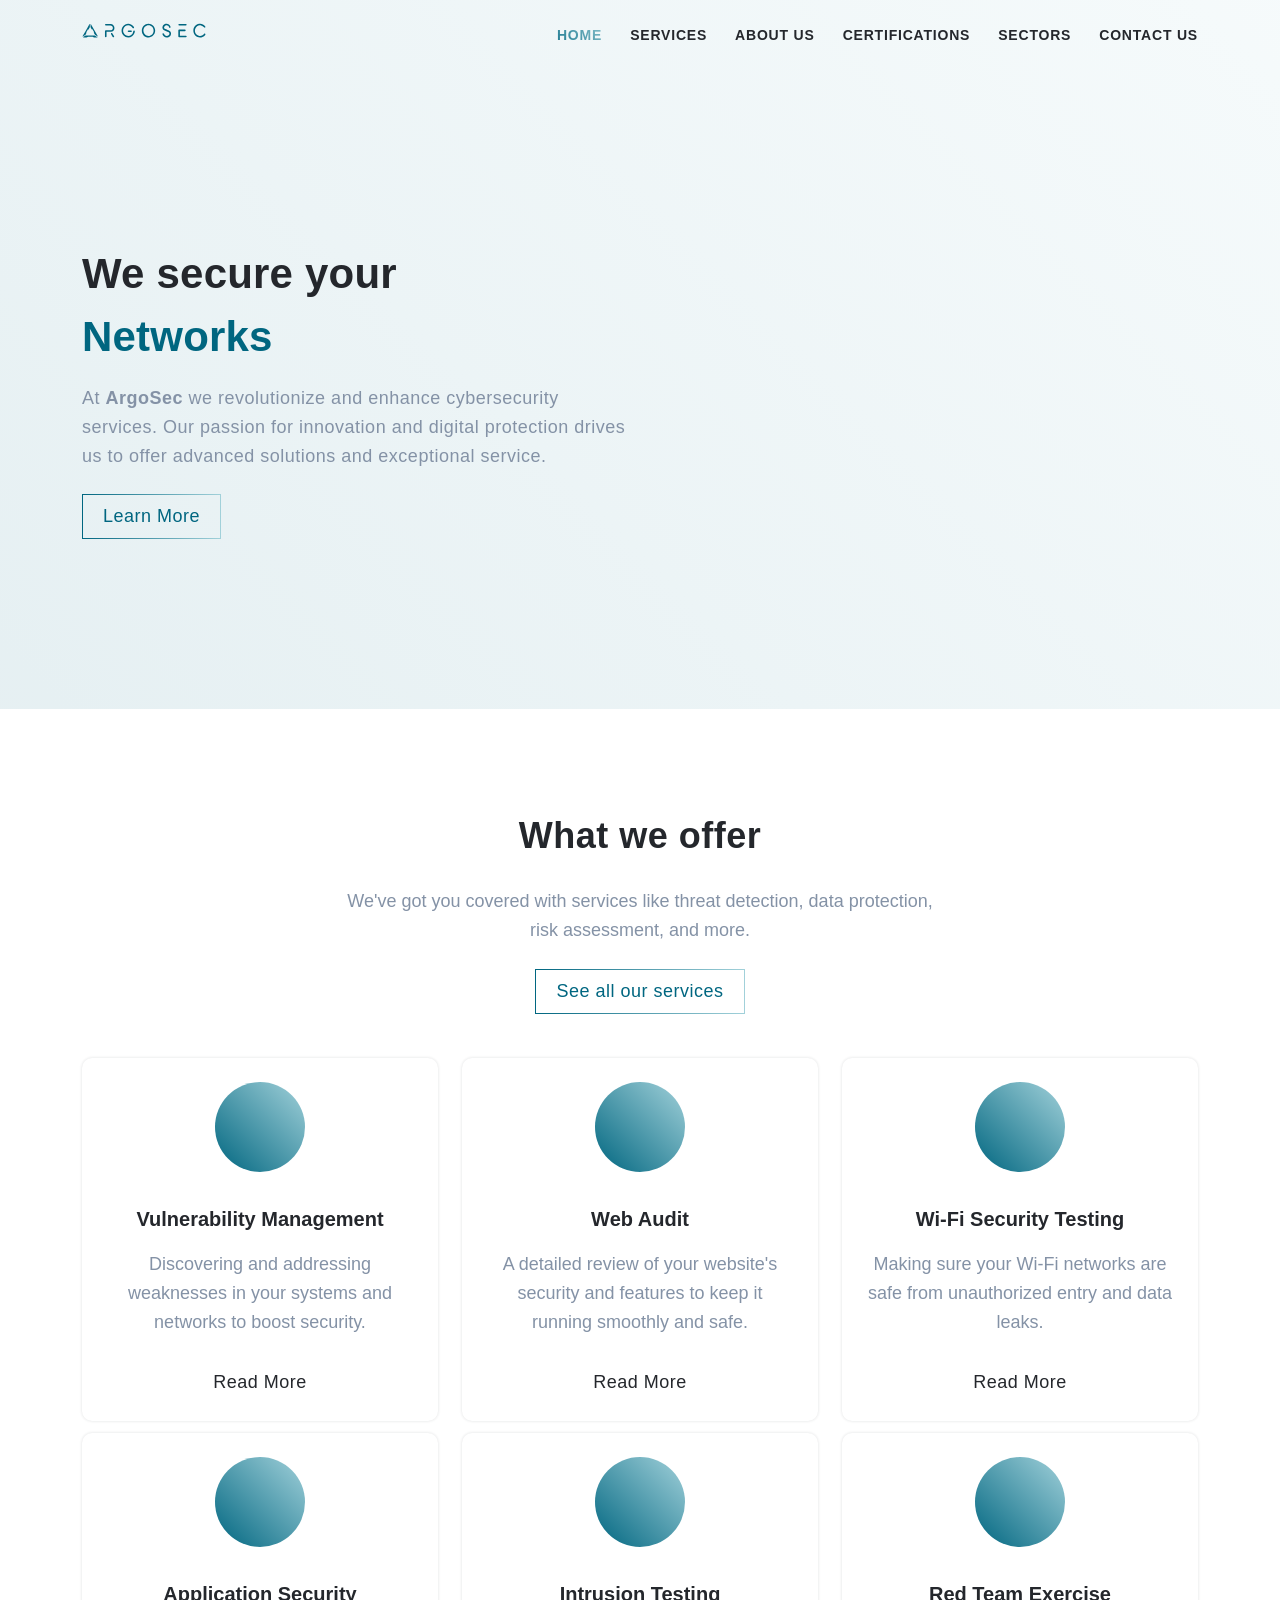
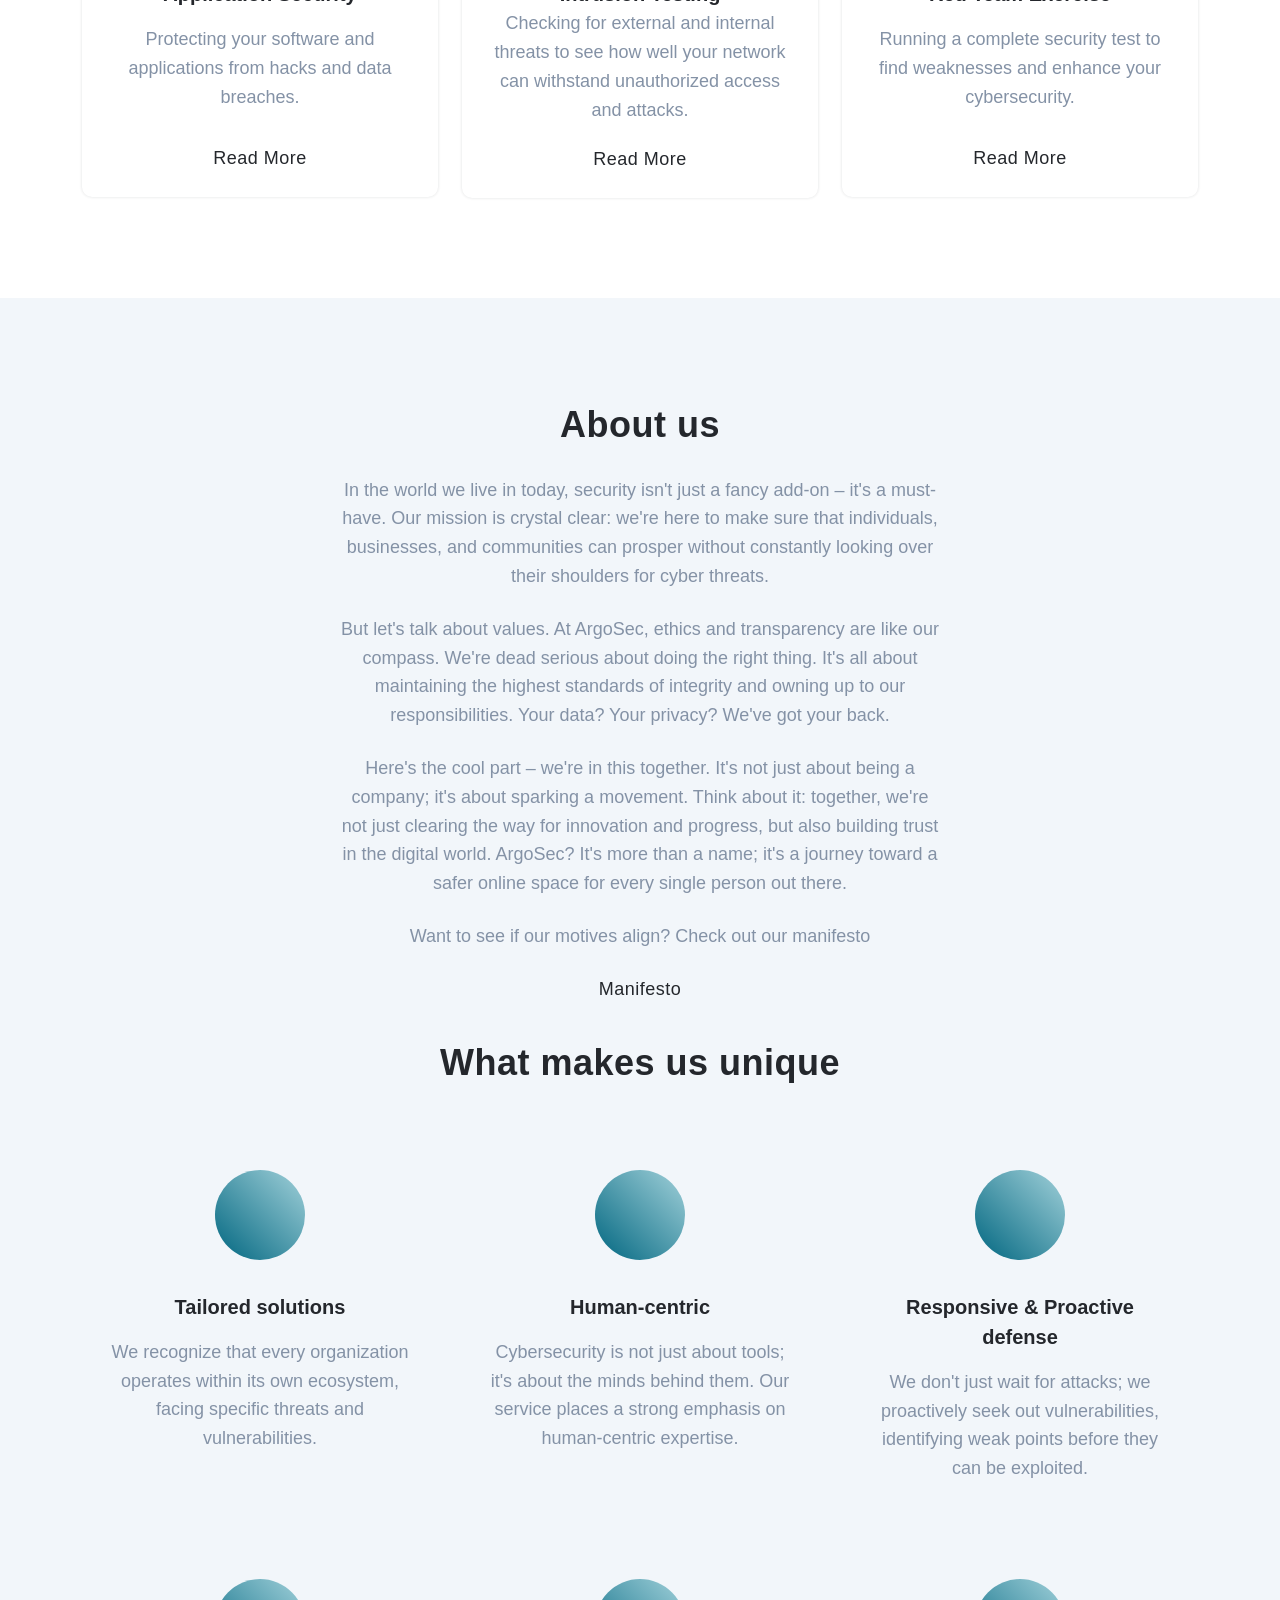
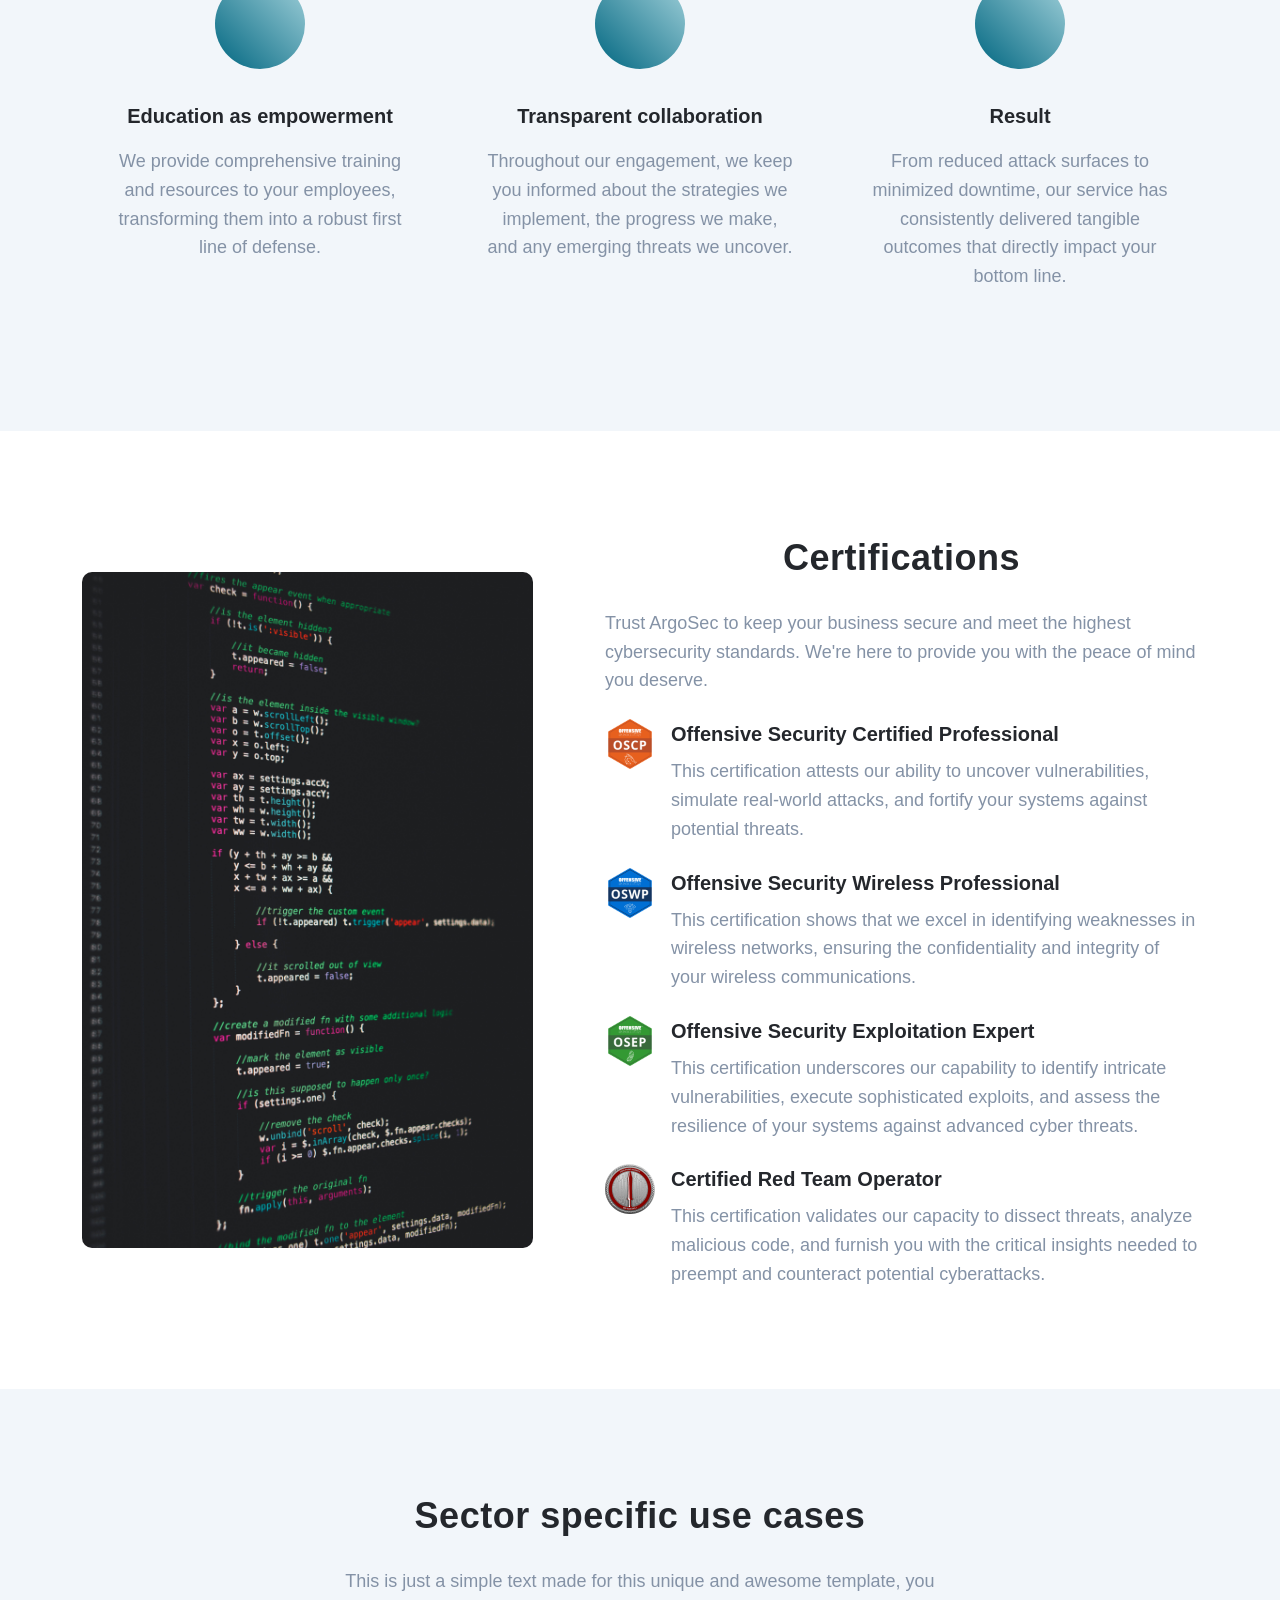
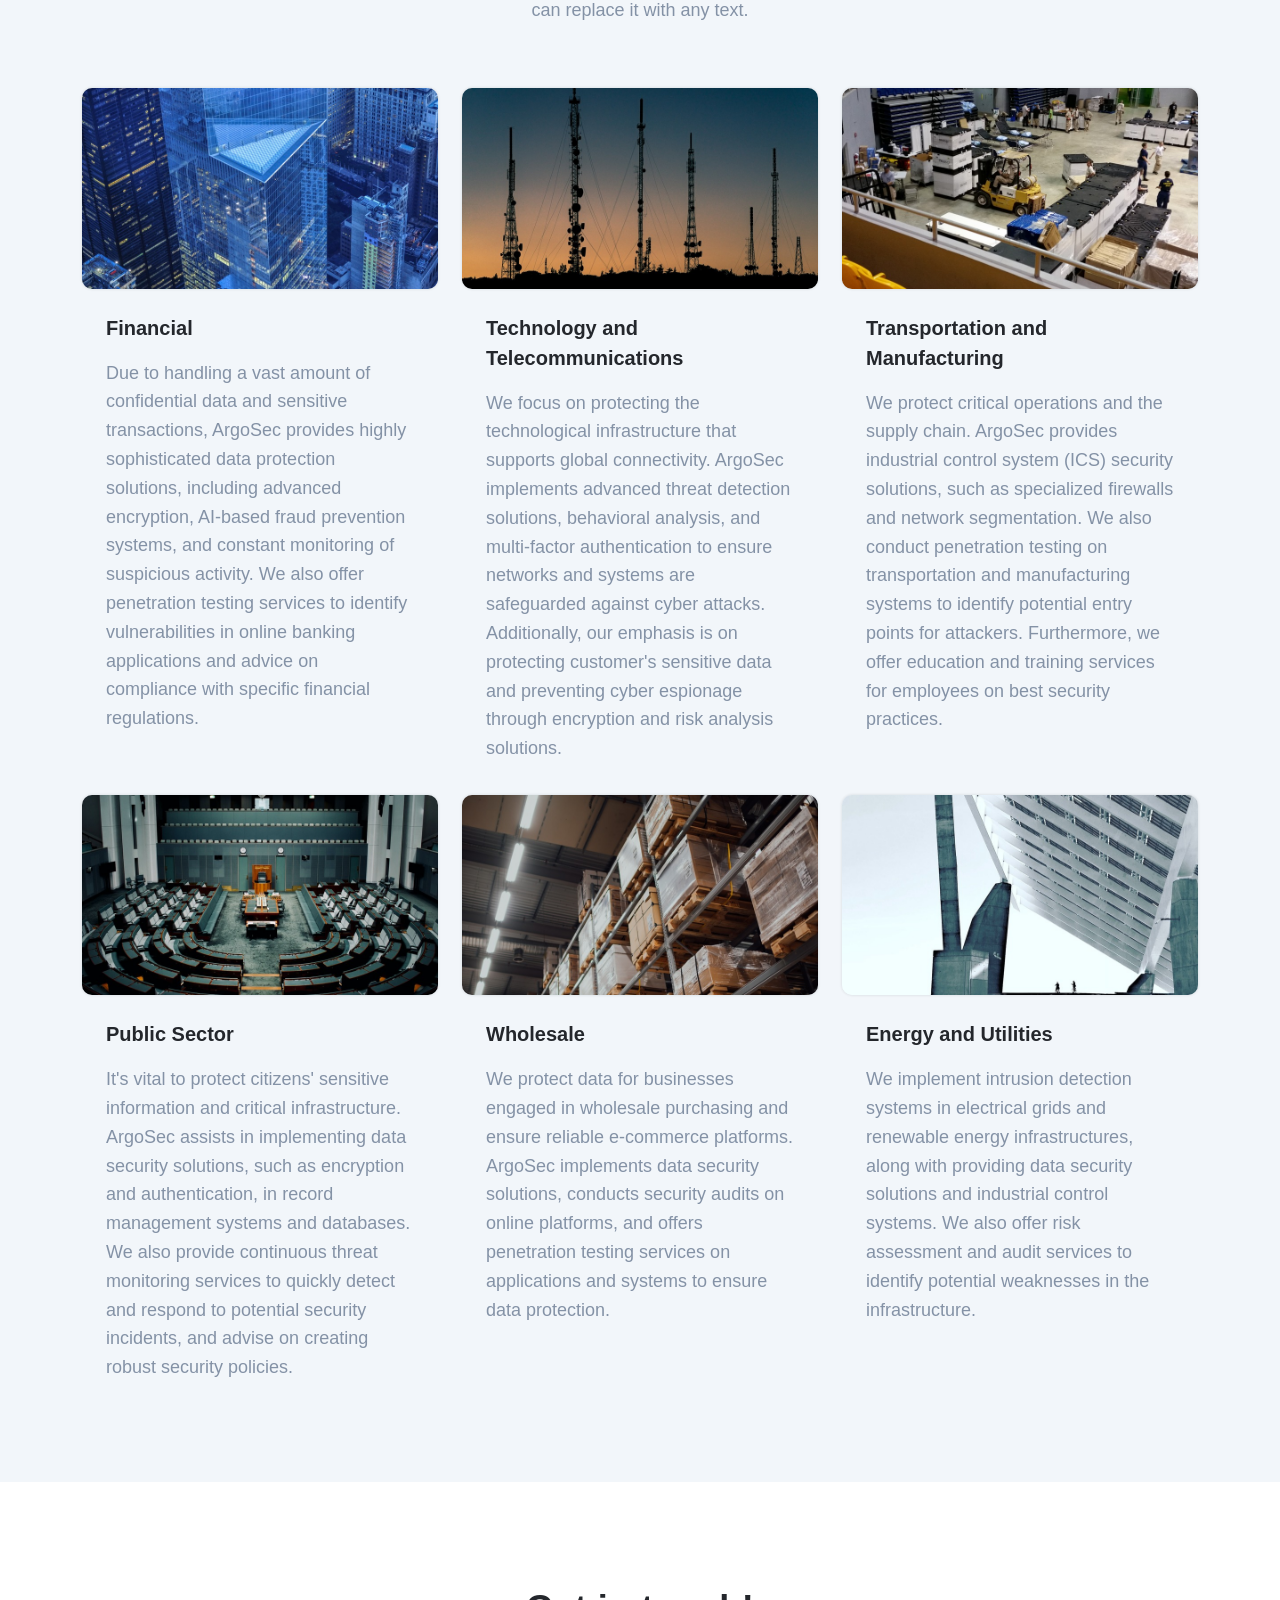
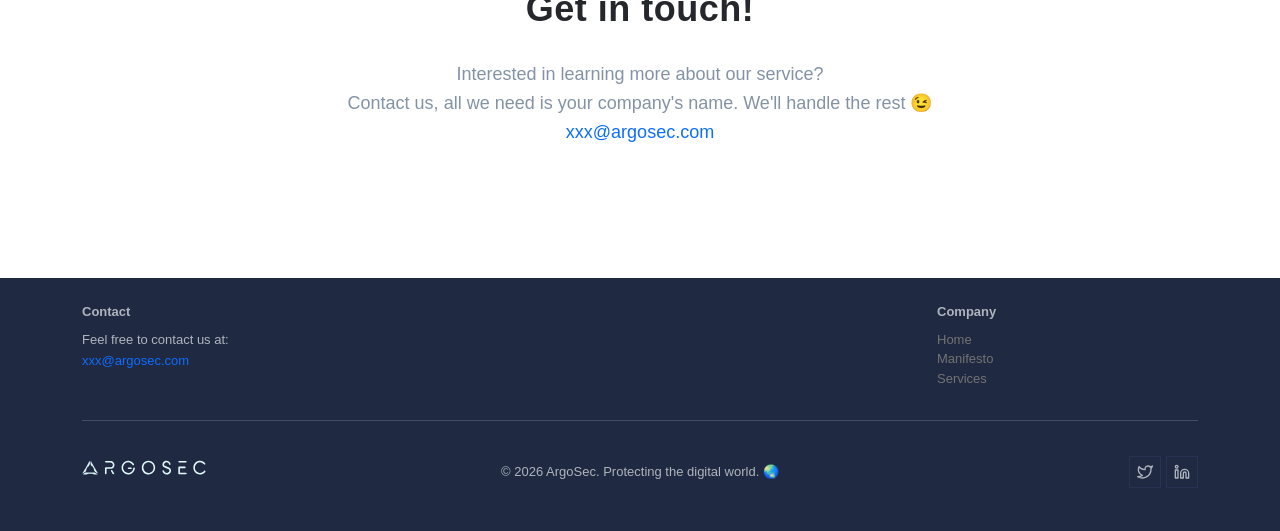
==== index.html @ f5537914 "deleted all non-static content and changed contact us form to just an email" ====
<!doctype html>
<html lang="en">
	<head>
		<meta charset="UTF-8">
        <meta name="viewport" content="width=device-width, initial-scale=1.0">
        <!-- Meta -->
	    <title>ArgoSec | Expert Cybersecurity Solutions</title>
        <meta name="description" content="ArgoSec offers top-tier cybersecurity solutions to protect your digital assets. Specializing in threat detection, data encryption, and network security.">
        <meta name="keywords" content="cybersecurity, digital security, threat detection, data encryption, network protection">
	    <meta name="author" content="ArgoSec">
        <!-- Social meta -->
        <meta property="og:title" content="ArgoSec | Expert Cybersecurity Solutions">
        <meta property="og:description" content="Top-tier cybersecurity solutions to safeguard your digital assets.">
        <!--<meta property="og:image" content="url">-->
        <meta property="og:url" content="https://www.argosec.net">
        <meta name="twitter:card" content="summary">
        <meta name="twitter:site" content="@ArgoSec">
        <meta name="twitter:title" content="ArgoSec | Expert Cybersecurity Solutions">
        <meta name="twitter:description" content="Top-tier cybersecurity solutions to safeguard your digital assets.">
        <!--<meta name="twitter:image" content="url">-->

        <!-- favicon -->
        <link href="images/argosec.ico" rel="shortcut icon">
		<!-- Bootstrap core CSS -->
	    <link href="css/bootstrap.min.css" type="text/css" rel="stylesheet" />
	    <link href="css/tobii.min.css" type="text/css" rel="stylesheet" />
        <link href="css/materialdesignicons.min.css" rel="stylesheet" type="text/css" />
        <link href="https://unicons.iconscout.com/release/v4.0.0/css/line.css" rel="stylesheet">
	    <!-- Custom  Css -->
	    <link href="css/style.min.css" rel="stylesheet" type="text/css" id="theme-opt" />
	</head>

	<body>
        <!-- START NAVBAR -->
        <nav id="navbar" class="navbar navbar-expand-lg fixed-top sticky">
            <div class="container">
                <a class="navbar-brand" href="">
                    <img height="70px" src="images/argosec-dark.svg" alt="ArgoSec Logo Dark">
                </a>
                <button class="navbar-toggler" type="button" data-bs-toggle="collapse"
                    data-bs-target="#navbarSupportedContent" aria-controls="navbarSupportedContent" aria-expanded="false" aria-label="Toggle navigation">
                    <i data-feather="menu"></i>
                </button>

                <div class="collapse navbar-collapse" id="navbarSupportedContent">
                    <ul class="navbar-nav ms-auto mb-2 mb-lg-0" id="navbar-navlist">
                        <li class="nav-item">
                            <a class="nav-link" href="#home">Home</a>
                        </li>
                        <li class="nav-item">
                            <a class="nav-link" href="menu/services.html">Services</a>
                        </li>
                        <li class="nav-item">
                            <a class="nav-link" href="#about">About Us</a>
                        </li>
                        <li class="nav-item">
                            <a class="nav-link" href="#certification">Certifications</a>
                        </li>
                        <li class="nav-item">
                            <a class="nav-link" href="#sector">Sectors</a>
                        </li>
                        <li class="nav-item">
                            <a class="nav-link" href="#contact">Contact Us</a>
                        </li>
                    </ul>
                </div>
                <!--end collapse-->
            </div>
            <!--end container-->
        </nav>
        <!-- END NAVBAR -->

        <!-- Start Hero -->
        <section class="bg-half-170 d-table w-100" id="home">
            <div class="bg-overlay bg-gradient-primary opacity-1"></div>
            <div class="container">
                <div class="row align-items-center mt-5">
                    <div class="col-lg-6 col-md-7">
                        <div class="title-heading mt-4">
                            <h1 class="heading mb-3">We secure your <br> <span class="text-primary typewrite" data-period="2000" data-type='[ "Networks", "Data", "Applications", "Software", "Website", "Web applications", "Cloud infrastructure", "Mobile devices", "Internet of things", "Industrial control systems", "Employees"]'> <span class="wrap"></span> </span></h1>
                            <p class="para-desc text-muted">At <strong>ArgoSec</strong> we revolutionize and enhance cybersecurity services. Our passion for innovation and digital protection drives us to offer advanced solutions and exceptional service.</p>
                            <div class="mt-4">
                                <a href="#service" class="btn btn-outline-primary rounded">Learn More</a>
                            </div>
                        </div>
                    </div><!--end col-->
                    <!-- Image and play bottom-->
                    <div class="col-lg-6 order-1 order-lg-2">
                        <!--<div class="laptop-image">
                            <img src="images/argosec_logo-01.svg" class="mx-auto d-block" alt="">
                        </div>-->
                    </div><!--end col-->
                </div><!--end row-->
            </div><!--end container-->
        </section><!--end section-->
        <!-- End Hero -->

        <!-- Partners start -->
        <!--<section class="py-4 border-bottom border-top">
            <div class="container">
                <div class="row justify-content-center">
                    <div class="section-title text-center">
                        <h4 class="title mb-4">Our trusted partners</h4></div>
                    <div class="col-lg-2 col-md-2 col-6 text-center py-4">
                        <img src="images/client/amazon.svg" class="avatar avatar-ex-sm" alt="">
                    </div>

                    <div class="col-lg-2 col-md-2 col-6 text-center py-4">
                        <img src="images/client/google.svg" class="avatar avatar-ex-sm" alt="">
                    </div>
                    
                    <div class="col-lg-2 col-md-2 col-6 text-center py-4">
                        <img src="images/client/lenovo.svg" class="avatar avatar-ex-sm" alt="">
                    </div>
                    
                    <div class="col-lg-2 col-md-2 col-6 text-center py-4">
                        <img src="images/client/paypal.svg" class="avatar avatar-ex-sm" alt="">
                    </div>
                    
                    <div class="col-lg-2 col-md-2 col-6 text-center py-4">
                        <img src="images/client/shopify.svg" class="avatar avatar-ex-sm" alt="">
                    </div>
                    
                    <div class="col-lg-2 col-md-2 col-6 text-center py-4">
                        <img src="images/client/spotify.svg" class="avatar avatar-ex-sm" alt="">
                    </div>
                </div>
            </div>
        </section>-->
        <!-- Partners End -->

        <!-- Start -->
        <section class="section overflow-hidden" id="service">
            <div class="container">
                <div class="row justify-content-center">
                    <div class="col-12 mb-4 pb-2">
                        <div class="section-title text-center">
                            <h4 class="title mb-4">What we offer</h4>
                            <p class="text-muted para-desc mx-auto mb-0">We've got you covered with services like threat detection, data protection, risk assessment, and more.</p>
                            <div class="align-middle mt-4">
                                <a href="menu/services.html" class="btn btn-outline-primary rounded">See all our services</a>
                            </div>
                        </div>
                    </div><!--end col-->
                </div><!--end row-->

                <div class="row position-relative z-index-1 mb-0">
                    <div class="col-lg-4 col-md-6 col-12 mt-1 pt-2">
                        <div class="features feature-primary shadow p-4 rounded-md text-center bg-white">
                            <div class="icons text-center">
                                <i class="uil uil-equal-circle text-white d-flex align-items-center justify-content-center rounded-pill h3 mb-0 mx-auto"></i>
                            </div>

                            <div class="content mt-4 pt-2">
                                <a href="menu/services.html" class="title text-dark h5">Vulnerability Management</a>
                                <p class="text-muted mt-3">Discovering and addressing weaknesses in your systems and networks to boost security.</p>
                                
                                <div class="mt-4 pt-2">
                                    <a href="menu/services.html" class=" btn btn-link primary">Read More <i class="uil uil-arrow-right"></i></a>
                                </div>
                            </div>
                        </div>
                    </div><!--end col-->
                    
                    <div class="col-lg-4 col-md-6 col-12 mt-1 pt-2">
                        <div class="features feature-primary shadow p-4 rounded-md text-center bg-white">
                            <div class="icons text-center">
                                <i class="uil uil-search-alt text-white d-flex align-items-center justify-content-center rounded-pill h3 mb-0 mx-auto"></i>
                            </div>

                            <div class="content mt-4 pt-2">
                                <a href="menu/services.html" class="title text-dark h5">Web Audit</a>
                                <p class="text-muted mt-3">A detailed review of your website's security and features to keep it running smoothly and safe.</p>
                                
                                <div class="mt-4 pt-2">
                                    <a href="menu/services.html" class="btn btn-link primary">Read More <i class="uil uil-arrow-right"></i></a>
                                </div>
                            </div>
                        </div>
                    </div><!--end col-->
                    
                    <div class="col-lg-4 col-md-6 col-12 mt-1 pt-2">
                        <div class="features feature-primary shadow p-4 rounded-md text-center bg-white">
                            <div class="icons text-center">
                                <i class="uil uil-wifi text-white d-flex align-items-center justify-content-center rounded-pill h3 mb-0 mx-auto"></i>
                            </div>

                            <div class="content mt-4 pt-2">
                                <a href="menu/services.html" class="title text-dark h5">Wi-Fi Security Testing</a>
                                <p class="text-muted mt-3">Making sure your Wi-Fi networks are safe from unauthorized entry and data leaks.</p>
                                
                                <div class="mt-4 pt-2">
                                    <a href="menu/services.html" class="btn btn-link primary">Read More <i class="uil uil-arrow-right"></i></a>
                                </div>
                            </div>
                        </div>
                    </div><!--end col-->
                    
                    <div class="col-lg-4 col-md-6 col-12 mt-1 pt-2">
                        <div class="features feature-primary shadow p-4 rounded-md text-center bg-white">
                            <div class="icons text-center">
                                <i class="uil uil-mobile-android text-white d-flex align-items-center justify-content-center rounded-pill h3 mb-0 mx-auto"></i>
                            </div>

                            <div class="content mt-4 pt-2">
                                <a href="menu/services.html" class="title text-dark h5">Application Security</a>
                                <p class="text-muted mt-3">Protecting your software and applications from hacks and data breaches.</p>
                                
                                <div class="mt-4 pt-2">
                                    <a href="menu/services.html" class="btn btn-link primary">Read More <i class="uil uil-arrow-right"></i></a>
                                </div>
                            </div>
                        </div>
                    </div><!--end col-->

                    <div class="col-lg-4 col-md-6 col-12 mt-1 pt-2">
                        <div class="features feature-primary shadow p-4 rounded-md text-center bg-white">
                            <div class="icons text-center">
                                <i class="uil uil-clipboard-notes text-white d-flex align-items-center justify-content-center rounded-pill h3 mb-0 mx-auto"></i>
                            </div>

                            <div class="content mt-4 pt-2">
                                <a href="menu/services.html" class="title text-dark h5">Intrusion Testing</a>
                                <p class="text-muted mt-0">Checking for external and internal threats to see how well your network can withstand unauthorized access and attacks.</p>
                                
                                <div class="mt-1 pt-1">
                                    <a href="menu/services.html" class="btn btn-link primary">Read More <i class="uil uil-arrow-right"></i></a>
                                </div>
                            </div>
                        </div>
                    </div><!--end col-->

                    <div class="col-lg-4 col-md-6 col-12 mt-1 pt-2">
                        <div class="features feature-primary shadow p-4 rounded-md text-center bg-white">
                            <div class="icons text-center">
                                <i class="uil uil-bug text-white d-flex align-items-center justify-content-center rounded-pill h3 mb-0 mx-auto"></i>
                            </div>

                            <div class="content mt-4 pt-2">
                                <a href="menu/services.html" class="title text-dark h5">Red Team Exercise</a>
                                <p class="text-muted mt-3">Running a complete security test to find weaknesses and enhance your cybersecurity.</p>
                                
                                <div class="mt-4 pt-2">
                                    <a href="menu/services.html" class="btn btn-link primary">Read More <i class="uil uil-arrow-right"></i></a>
                                </div>
                            </div>
                        </div>
                    </div><!--end col-->
                </div><!--end row-->
            </div><!--end container-->
        </section><!--end section-->
        <!-- End -->

        <!-- Start About us -->
        <section class="section bg-light overflow-hidden" id="about">

            <div class="container mt-60 mt-60">
                <div class="row justify-content-center">
                    <div class="col-12 mb-4 pb-2">
                        <div class="section-title text-center">
                            <h4 class="title mb-4">About us</h4>
                            <p class="text-muted para-desc mx-auto mb-4">In the world we live in today, security isn't just a fancy add-on – it's a must-have. Our mission is crystal clear: we're here to make sure that individuals, businesses, and communities can prosper without constantly looking over their shoulders for cyber threats.</p>
                            <p class="text-muted para-desc mx-auto mb-4">But let's talk about values. At ArgoSec, ethics and transparency are like our compass. We're dead serious about doing the right thing. It's all about maintaining the highest standards of integrity and owning up to our responsibilities. Your data? Your privacy? We've got your back.</p>
                            <p class="text-muted para-desc mx-auto mb-4">Here's the cool part – we're in this together. It's not just about being a company; it's about sparking a movement. Think about it: together, we're not just clearing the way for innovation and progress, but also building trust in the digital world. ArgoSec? It's more than a name; it's a journey toward a safer online space for every single person out there.</p>
                            <p class="text-muted para-desc mx-auto mb-0">Want to see if our motives align? Check out our manifesto</p>
                            <div class="mt-3 pt-2">
                                <a href="menu/manifesto.html" class="btn btn-link primary">Manifesto <i class="uil uil-arrow-right"></i></a>
                            </div>
                        </div>
                    </div><!--end col-->

                    <div class="col-12">
                        <div class="section-title text-center">
                            <h4 class="title mb-4">What makes us unique</h4>
                        </div>
                    </div><!--end col-->

                    <div class="col-lg-4 col-md-6 col-12 mt-4 pt-2">
                        <div class="features feature-primary p-4 text-center">
                            <div class="icons text-center">
                                <i class="uil uil-channel-add text-white d-flex align-items-center justify-content-center rounded-pill h3 mb-0 mx-auto"></i>
                            </div>

                            <div class="content mt-4 pt-2">
                                <a href="" class="title text-dark h5">Tailored solutions</a>
                                <p class="text-muted mt-3">We recognize that every organization operates within its own ecosystem, facing specific threats and vulnerabilities.</p>
                            </div>
                        </div>
                    </div><!--end col-->

                    <div class="col-lg-4 col-md-6 col-12 mt-4 pt-2">
                        <div class="features feature-primary p-4 text-center">
                            <div class="icons text-center">
                                <i class="uil uil-user-arrows text-white d-flex align-items-center justify-content-center rounded-pill h3 mb-0 mx-auto"></i>
                            </div>

                            <div class="content mt-4 pt-2">
                                <a href="" class="title text-dark h5">Human-centric</a>
                                <p class="text-muted mt-3">Cybersecurity is not just about tools; it's about the minds behind them. Our service places a strong emphasis on human-centric expertise.</p>
                            </div>
                        </div>
                    </div><!--end col-->

                    <div class="col-lg-4 col-md-6 col-12 mt-4 pt-2">
                        <div class="features feature-primary p-4 text-center">
                            <div class="icons text-center">
                                <i class="uil uil-shield-plus text-white d-flex align-items-center justify-content-center rounded-pill h3 mb-0 mx-auto"></i>
                            </div>

                            <div class="content mt-4 pt-2">
                                <a href="" class="title text-dark h5">Responsive & Proactive defense</a>
                                <p class="text-muted mt-3">We don't just wait for attacks; we proactively seek out vulnerabilities, identifying weak points before they can be exploited.</p>
                            </div>
                        </div>
                    </div><!--end col-->

                    <div class="col-lg-4 col-md-6 col-12 mt-4 pt-2">
                        <div class="features feature-primary p-4 text-center">
                            <div class="icons text-center">
                                <i class="uil uil-books text-white d-flex align-items-center justify-content-center rounded-pill h3 mb-0 mx-auto"></i>
                            </div>

                            <div class="content mt-4 pt-2">
                                <a href="" class="title text-dark h5">Education as empowerment</a>
                                <p class="text-muted mt-3">We provide comprehensive training and resources to your employees, transforming them into a robust first line of defense.</p>
                            </div>
                        </div>
                    </div><!--end col-->

                    <div class="col-lg-4 col-md-6 col-12 mt-4 pt-2">
                        <div class="features feature-primary p-4 text-center">
                            <div class="icons text-center">
                                <i class="uil uil-eye text-white d-flex align-items-center justify-content-center rounded-pill h3 mb-0 mx-auto"></i>
                            </div>

                            <div class="content mt-4 pt-2">
                                <a href="" class="title text-dark h5">Transparent collaboration</a>
                                <p class="text-muted mt-3">Throughout our engagement, we keep you informed about the strategies we implement, the progress we make, and any emerging threats we uncover.</p>
                            </div>
                        </div>
                    </div><!--end col-->

                    <div class="col-lg-4 col-md-6 col-12 mt-4 pt-2">
                        <div class="features feature-primary p-4 text-center">
                            <div class="icons text-center">
                                <i class="uil uil-chart-line text-white d-flex align-items-center justify-content-center rounded-pill h3 mb-0 mx-auto"></i>
                            </div>

                            <div class="content mt-4 pt-2">
                                <a href="" class="title text-dark h5">Result</a>
                                <p class="text-muted mt-3">From reduced attack surfaces to minimized downtime, our service has consistently delivered tangible outcomes that directly impact your bottom line.</p>
                            </div>
                        </div>
                    </div><!--end col-->
                </div><!--end row-->
            </div>
            
        </section><!--end section-->
        <!-- End -->

        <!-- Start Certifications-->
        <section class="section overflow-hidden" id="certification">
            <div class="container">
                <div class="row align-items-center">
                    <div class="col-lg-5 col-md-6 mt-4 pt-2 mt-sm-0 pt-sm-0">
                        <div class="position-relative">
                            <img src="images/randomcode.jpg" class="rounded-md img-fluid mx-auto d-block" alt="">
                        </div>
                    </div><!--end col-->

                    <div class="col-lg-7 col-md-6 mt-4 pt-2 mt-sm-0 pt-sm-0">
                        <div class="section-title ms-lg-5">
                            <h4 class="title mb-4 text-center">Certifications</h4>
                            <p class="text-muted para-desc mb-0">Trust ArgoSec to keep your business secure and meet the highest cybersecurity standards. We're here to provide you with the peace of mind you deserve.</p>

                        <div class="row">
                                <div class="col-12">
                                    <div class="d-flex align-items-top pt-4">
                                        <img width="50px" height="50px" src="images/oscp.png" alt="OSCP">
                                        <div class="ms-3">
                                            <h5>Offensive Security Certified Professional</h5>
                                            <p class="text-muted mb-0">This certification attests our ability to uncover vulnerabilities, simulate real-world attacks, and fortify your systems against potential threats.</p>
                                        </div>
                                    </div>
                                </div><!--end col-->
    
                                <div class="col-12">
                                    <div class="d-flex align-items-top pt-4">
                                        <img width="50px" height="50px" src="images/oswp.png" alt="OSWP">
                                        <div class="ms-3">
                                            <h5>Offensive Security Wireless Professional</h5>
                                            <p class="text-muted mb-0">This certification shows that we excel in identifying weaknesses in wireless networks, ensuring the confidentiality and integrity of your wireless communications.</p>
                                        </div>
                                    </div>
                                </div><!--end col-->

                                <div class="col-12">
                                    <div class="d-flex align-items-top pt-4">
                                        <img width="50px" height="50px" src="images/osep.png" alt="OSEP">
                                        <div class="ms-3">
                                            <h5>Offensive Security Exploitation Expert</h5>
                                            <p class="text-muted mb-0">This certification underscores our capability to identify intricate vulnerabilities, execute sophisticated exploits, and assess the resilience of your systems against advanced cyber threats.</p>
                                        </div>
                                    </div>
                                </div><!--end col-->

                                <div class="col-12">
                                    <div class="d-flex align-items-top pt-4">
                                        <img width="50px" height="50px" src="images/crto.png" alt="CRTO">
                                        <div class="ms-3">
                                            <h5>Certified Red Team Operator</h5>
                                            <p class="text-muted mb-0">This certification validates our capacity to dissect threats, analyze malicious code, and furnish you with the critical insights needed to preempt and counteract potential cyberattacks.</p>
                                        </div>
                                    </div>
                                </div><!--end col-->
                            </div>
                        </div>
                    </div><!--end col-->
                </div><!--end row-->
            </div><!--end container-->

        </section>

        <!-- Start -->
        <section class="section bg-light" id="sector">
            <div class="container">
                <div class="row justify-content-center">
                    <div class="col-12 mb-4 pb-2">
                        <div class="section-title text-center">
                            <h4 class="title mb-4">Sector specific use cases</h4>
                            <p class="text-muted para-desc mx-auto mb-0">This is just a simple text made for this unique and awesome template, you can replace it with any text.</p>
                        </div>
                    </div><!--end col-->
                </div><!--end row-->

                <div class="row">
                    <div class="col-lg-4 col-md-6 col-12 mt-4 pt-2">
                        <div class="blog blog-primary">
                            <img src="images/finance.jpg" class="img-fluid rounded-md shadow" alt="Financial business complex">
                            <div class="p-4 pb-0">
                                <a href="" class="title text-dark h5">Financial</a>

                                <p class="text-muted mt-3 mb-0">Due to handling a vast amount of confidential data and sensitive transactions, ArgoSec provides highly sophisticated data protection solutions, including advanced encryption, AI-based fraud prevention systems, and constant monitoring of suspicious activity. We also offer penetration testing services to identify vulnerabilities in online banking applications and advice on compliance with specific financial regulations.</p>

                                <!--<div class="mt-3">
                                    <a href="" class="btn btn-link primary">Read More <i class="uil uil-arrow-right"></i></a>
                                </div>-->
                            </div>
                        </div>
                    </div><!--end col-->
                    
                    <div class="col-lg-4 col-md-6 col-12 mt-4 pt-2">
                        <div class="blog blog-primary">
                            <img src="images/telco.jpg" class="img-fluid rounded-md shadow" alt="Telecommunications towers">
                            <div class="p-4 pb-0">
                                <a href="" class="title text-dark h5">Technology and Telecommunications</a>

                                <p class="text-muted mt-3 mb-0">We focus on protecting the technological infrastructure that supports global connectivity. ArgoSec implements advanced threat detection solutions, behavioral analysis, and multi-factor authentication to ensure networks and systems are safeguarded against cyber attacks. Additionally, our emphasis is on protecting customer's sensitive data and preventing cyber espionage through encryption and risk analysis solutions.</p>

                                <!--<div class="mt-3">
                                    <a href="" class="btn btn-link primary">Read More <i class="uil uil-arrow-right"></i></a>
                                </div>-->
                            </div>
                        </div>
                    </div><!--end col-->
                    
                    <div class="col-lg-4 col-md-6 col-12 mt-4 pt-2">
                        <div class="blog blog-primary">
                            <img src="images/tansport.jpg" class="img-fluid rounded-md shadow" alt="Transportation and manufacturing">
                            <div class="p-4 pb-0">
                                <a href="" class="title text-dark h5">Transportation and Manufacturing</a>

                                <p class="text-muted mt-3 mb-0">We protect critical operations and the supply chain. ArgoSec provides industrial control system (ICS) security solutions, such as specialized firewalls and network segmentation. We also conduct penetration testing on transportation and manufacturing systems to identify potential entry points for attackers. Furthermore, we offer education and training services for employees on best security practices.</p>

                                <!--<div class="mt-3">
                                    <a href="" class="btn btn-link primary">Read More <i class="uil uil-arrow-right"></i></a>
                                </div>-->
                            </div>
                        </div>
                    </div><!--end col-->

                    <div class="col-lg-4 col-md-6 col-12 mt-4 pt-2">
                        <div class="blog blog-primary">
                            <img src="images/psector.jpg" class="img-fluid rounded-md shadow" alt="Public sector">
                            <div class="p-4 pb-0">
                                <a href="" class="title text-dark h5">Public Sector</a>

                                <p class="text-muted mt-3 mb-0">It's vital to protect citizens' sensitive information and critical infrastructure. ArgoSec assists in implementing data security solutions, such as encryption and authentication, in record management systems and databases. We also provide continuous threat monitoring services to quickly detect and respond to potential security incidents, and advise on creating robust security policies.</p>

                                <!--<div class="mt-3">
                                    <a href="" class="btn btn-link primary">Read More <i class="uil uil-arrow-right"></i></a>
                                </div>-->
                            </div>
                        </div>
                    </div><!--end col-->

                    <div class="col-lg-4 col-md-6 col-12 mt-4 pt-2">
                        <div class="blog blog-primary">
                            <img src="images/wholesale.jpg" class="img-fluid rounded-md shadow" alt="Wholesale warehouse">
                            <div class="p-4 pb-0">
                                <a href="" class="title text-dark h5">Wholesale</a>

                                <p class="text-muted mt-3 mb-0">We protect data for businesses engaged in wholesale purchasing and ensure reliable e-commerce platforms. ArgoSec implements data security solutions, conducts security audits on online platforms, and offers penetration testing services on applications and systems to ensure data protection.</p>

                                <!--<div class="mt-3">
                                    <a href="" class="btn btn-link primary">Read More <i class="uil uil-arrow-right"></i></a>
                                </div>-->
                            </div>
                        </div>
                    </div><!--end col-->

                    <div class="col-lg-4 col-md-6 col-12 mt-4 pt-2">
                        <div class="blog blog-primary">
                            <img src="images/energy.jpg" class="img-fluid rounded-md shadow" alt="Solar panels">
                            <div class="p-4 pb-0">
                                <a href="" class="title text-dark h5">Energy and Utilities</a>

                                <p class="text-muted mt-3 mb-0">We implement intrusion detection systems in electrical grids and renewable energy infrastructures, along with providing data security solutions and industrial control systems. We also offer risk assessment and audit services to identify potential weaknesses in the infrastructure.</p>

                                <!--<div class="mt-3">
                                    <a href="" class="btn btn-link primary">Read More <i class="uil uil-arrow-right"></i></a>
                                </div>-->
                            </div>
                        </div>
                    </div><!--end col-->
                </div><!--end row-->
            </div><!--end container-->
        </section><!--end section-->
        <!-- End -->

        <!-- Start -->
        <section class="section" id="contact">
            <div class="container">
                <div class="row justify-content-center">
                    <div class="col-12 mb-4 pb-2">
                        <div class="section-title text-center">
                            <h4 class="title mb-4">Get in touch!</h4>
                            <p class="text-muted para-desc mx-auto mb-0">Interested in learning more about our service? <br>Contact us, all we need is your company's name. We'll handle the rest 😉 <br><a href="mailto:xxx@argosec.com">xxx@argosec.com</a></p>
                        </div>
                    </div><!--end col-->
                </div><!--end row-->

                <!--<div class="row align-items-center">
                    <div class="col-12 mt-4 pt-2">
                        <form method="post" id="myForm" name="myForm" onsubmit="return validateForm()">
                            <p class="mb-0" id="error-msg"></p>
                            <div id="simple-msg"></div>
                            <div class="row">
                                <div class="col-lg-6">
                                    <div class="row">
                                        <div class="col-12">
                                            <div class="mb-4">
                                                <input name="name" id="name" type="text" class="form-control" placeholder="Name :">
                                            </div>
                                        </div>
        
                                        <div class="col-12">
                                            <div class="mb-4">
                                                <input name="email" id="email" type="email" class="form-control" placeholder="Email :">
                                            </div> 
                                        </div>
        
                                        <div class="col-12">
                                            <div class="mb-4">
                                                <input name="subject" id="subject" class="form-control" placeholder="Subject :">
                                            </div>
                                        </div>
                                    </div>
                                </div>

                                <div class="col-lg-6">
                                    <div class="mb-4">
                                        <textarea name="comments" id="comments" rows="4" class="form-control" placeholder="Message :"></textarea>
                                    </div>
                                </div>
                            </div>

                            <div class="row justify-content-end">
                                <div class="col-12 text-end">
                                    <button type="submit" id="submit" name="send" class="btn btn-primary">Send Message</button>
                                </div>
                            </div>
                        </form>
                    </div>
                </div>-->
            </div><!--end container-->
        </section><!--end section-->
        <!-- End -->

        <!-- Start Footer -->
        <footer class="bg-footer footer-bar">
            <div class="container">
                <div class="row">
                    <div class="col-sm-12 col-md-6 mt-4">
                        <h6>Contact</h6>
                        <p style="font-size: small;" class="text-justify">Feel free to contact us at: <br> <a href="mailto:xxx@argosec.com">xxx@argosec.com</a></p>
                    </div>
                
                    <div class="col-xs-6 col-md-3 mt-4">
                        <h6></h6>
                        <ul style="font-size: small;" class="footer-links">
                            <li><a href=""></a></li>
                        </ul>
                    </div>
                
                    <div class="col-xs-6 col-md-3 mt-4">
                        <h6 style="font-size: small;">Company</h6>
                        <ul style="font-size: small;" class="footer-links">
                            <li><a href="/index.html">Home</a></li>
                            <li><a href="menu/manifesto.html">Manifesto</a></li>
                            <li><a href="menu/services.html">Services</a></li>
                        </ul>
                    </div>
                </div>
                <hr>
            </div>

            <div class="container text-center">
                <div class="row align-items-center">
                    <div class="col-sm-3">
                        <div class="text-sm-start mb-4">
                            <a href="#" class="logo-footer">
                                <img height="70px" src="images/argosec-light.svg" alt="ArgoSec Logo Light">
                            </a>
                        </div>
                    </div>

                    <div class="col-sm-6 mt-4 mt-sm-0 pt-2 pt-sm-0">
                        <div class="text-center mb-4">
                            <p style="font-size: small;" class="mb-0">© <script>document.write(new Date().getFullYear())</script> ArgoSec. Protecting the digital world. 🌏</p>
                        </div>
                    </div>

                    <div class="col-sm-3 mt-4 mt-sm-0 pt-2 pt-sm-0">
                        <ul class="list-unstyled social-icon foot-social-icon text-sm-end mb-4">
                            <!--<li class="list-inline-item mb-0"><a href=""><i data-feather="facebook" class="fea icon-sm fea-social"></i></a></li>-->
                            <!--<li class="list-inline-item mb-0"><a href=""><i data-feather="instagram" class="fea icon-sm fea-social"></i></a></li>-->
                            <li class="list-inline-item mb-0"><a href="https://twitter.com/intent/follow?screen_name=ArgoSec_" target="_blank" rel="noopener noreferrer"><i data-feather="twitter" class="fea icon-sm fea-social"></i></a></li>
                            <li class="list-inline-item mb-0"><a href=""><i data-feather="linkedin" class="fea icon-sm fea-social"></i></a></li>
                        </ul><!--end icon-->
                    </div><!--end col-->
                </div><!--end row-->
            </div><!--end container-->
        </footer>    
        <!-- End Footer -->

        <!-- Back to top -->
        <a href="#" onclick="topFunction()" id="back-to-top" class="back-to-top rounded-pill fs-5"><i data-feather="arrow-up" class="fea icon-sm icons align-middle"></i></a>
        <!-- Back to top -->
        
        <!-- JAVASCRIPTS -->
	    <script src="js/bootstrap.bundle.min.js"></script>
	    <script src="js/gumshoe.js"></script>
	    <script src="js/tobii.min.js"></script>
	    <script src="js/app.js"></script>
        <script src="js/feather.min.js"></script>
	    <!-- Custom -->
	    <script src="js/plugins.init.js"></script>
        <script src="js/app.js"></script>

    </body>
</html>
---- css/tobii.min.css ----
:root{--base-font-size:18px;--transition-duration:0.3s;--transition-timing-function:cubic-bezier(0.19,1,0.22,1);--zoom-icon-background:rgba(25,41,56,0.94);--zoom-icon-color:#fff;--lightbox-background:rgba(25,41,56,0.94);--lightbox-z-index:1337;--caption-background:hsla(0,0%,100%,0.94);--caption-color:#192938;--counter-background:transparent;--counter-color:#fff;--button-background:transparent;--button-color:#fff;--loader-color:#fff;--slide-max-height:85vh;--slide-max-width:85vw}.tobii-zoom{border:0;box-shadow:none;display:inline-block;position:relative;text-decoration:none}.tobii-zoom img{display:block}.tobii-zoom__icon{align-items:center;background-color:var(--zoom-icon-background);top:.44444em;color:var(--zoom-icon-color);display:flex;height:1.77778em;justify-content:center;line-height:1;position:absolute;right:.44444em;width:1.77778em}.tobii-zoom__icon svg{fill:none;height:1.33333em;pointer-events:none;stroke-linecap:round;stroke-linejoin:round;stroke-width:1.5;stroke:currentColor;width:1.33333em}.tobii-is-open{overflow-y:hidden}.tobii{background-color:var(--lightbox-background);bottom:0;box-sizing:border-box;contain:strict;font-size:var(--base-font-size);left:0;line-height:1.5;overflow:hidden;position:fixed;right:0;top:0;z-index:var(--lightbox-z-index)}.tobii[aria-hidden=true]{display:none}.tobii *,.tobii :after,.tobii :before{box-sizing:inherit}.tobii__slider{bottom:0;left:0;position:absolute;right:0;top:0;will-change:transform}.tobii__slider[aria-hidden=true]{display:none}@media screen and (prefers-reduced-motion:no-preference){.tobii__slider--animate:not(.tobii__slider--is-dragging){transition-duration:var(--transition-duration);transition-property:transform;transition-timing-function:var(--transition-timing-function)}}.tobii__slider--is-draggable [data-type]{cursor:grab}.tobii__slider--is-dragging [data-type]{cursor:grabbing}.tobii__slide{align-items:center;display:flex;height:100%;justify-content:center;width:100%}.tobii__slide:not(.tobii__slide--is-active){visibility:hidden}@media screen and (prefers-reduced-motion:no-preference){.tobii__slide:not(.tobii__slide--is-active){transition-duration:var(--transition-duration);transition-property:visibility;transition-timing-function:var(--transition-timing-function)}}.tobii__slide [data-type]{max-height:var(--slide-max-height);max-width:var(--slide-max-width);overflow:hidden;overflow-y:auto;overscroll-behavior:contain}.tobii__slide iframe,.tobii__slide video{display:block!important}.tobii__slide figure{margin:0;position:relative}.tobii__slide figure>img{display:block;height:auto;max-height:var(--slide-max-height);max-width:var(--slide-max-width);width:auto}.tobii__slide figure>figcaption{background-color:var(--caption-background);bottom:0;color:var(--caption-color);padding:.22222em .44444em;position:absolute;white-space:pre-wrap;width:100%}.tobii__slide [data-type=html] video{cursor:auto;max-height:var(--slide-max-height);max-width:var(--slide-max-width)}.tobii__slide [data-type=iframe]{-webkit-overflow-scrolling:touch;transform:translateZ(0)}.tobii__slide [data-type=iframe] iframe{height:var(--slide-max-height);width:var(--slide-max-width)}.tobii__btn{-webkit-appearance:none;appearance:none;background-color:var(--button-background);border:.05556em solid transparent;color:var(--button-color);cursor:pointer;font:inherit;line-height:1;margin:0;opacity:.5;padding:0;position:absolute;touch-action:manipulation;will-change:opacity;z-index:1}@media screen and (prefers-reduced-motion:no-preference){.tobii__btn{transition-duration:var(--transition-duration);transition-property:opacity,transform;transition-timing-function:var(--transition-timing-function);will-change:opacity,transform}}.tobii__btn svg{fill:none;height:3.33333em;pointer-events:none;stroke-linecap:round;stroke-linejoin:round;stroke-width:1;stroke:currentColor;width:3.33333em}.tobii__btn:active,.tobii__btn:focus,.tobii__btn:hover{opacity:1}.tobii__btn--next,.tobii__btn--previous{top:50%;transform:translateY(-50%)}.tobii__btn--previous{left:.88889em}.tobii__btn--next{right:.88889em}.tobii__btn--close{right:.88889em;top:.88889em}.tobii__btn:disabled,.tobii__btn[aria-hidden=true]{display:none}.tobii__counter{background-color:var(--counter-background);color:var(--counter-color);font-size:1.11111em;left:1em;line-height:1;position:absolute;top:2.22222em;z-index:1}.tobii__counter[aria-hidden=true]{display:none}.tobii__loader{display:inline-block;height:5.55556em;left:50%;position:absolute;top:50%;transform:translate(-50%,-50%);width:5.55556em}.tobii__loader:before{animation:spin 1s infinite;border-radius:100%;border:.22222em solid #949ba3;border-top:.22222em solid var(--loader-color);bottom:0;content:"";left:0;position:absolute;right:0;top:0;z-index:1}@keyframes spin{to{transform:rotate(1turn)}}
---- css/style.min.css ----
@import url("https://fonts.googleapis.com/css2?family=League+Spartan:wght@300;400;500;600;700&display=swap");body{font-family:"Montserrat","Roboto",sans-serif;overflow-x:hidden !important;font-size:18px;color:#24272c;font-weight:400}h1,h2,h3,h4,h5,h6,.h1,.h2,.h3,.h4,.h5,.h6{font-family:"Montserrat","Roboto",sans-serif;line-height:1.5;font-weight:600 !important}.display-1,.display-2,.display-3,.display-4,.display-5,.display-6{line-height:1.2}::selection{background:#2f333a;color:#fff}a{text-decoration:none !important}p{line-height:1.6}.section{padding:100px 0;position:relative}@media (max-width: 768px){.section{padding:60px 0}}.section-two{padding:48px 0;position:relative}.bg-overlay{background-color:rgba(22,28,45,0.75);position:absolute;top:0;right:0;left:0;bottom:0;width:100%;height:100%}.title-heading .heading{font-size:42px !important;letter-spacing:0.2px;line-height:1.5}@media (max-width: 768px){.title-heading .heading{font-size:34px !important}}.title-heading .heading.sub-heading{font-size:32px !important}@media (max-width: 768px){.title-heading .heading.sub-heading{font-size:28px !important}}.title-heading .letter-spacing{letter-spacing:1px}.title-heading .para-desc{font-size:18px;letter-spacing:0.5px}@media (max-width: 768px){.title-heading .para-desc{font-size:16px}}.section-title{position:relative}.section-title .title{letter-spacing:0.5px;font-size:36px !important}@media (max-width: 768px){.section-title .title{font-size:26px !important}}.para-desc{max-width:600px;font-size:18px}.mt-100{margin-top:100px}.mb-60{margin-bottom:60px}.shape{position:absolute;right:0;bottom:-1px;left:0}@media (max-width: 425px){.shape{bottom:-4px}}.shape>svg{transform:scale(2);width:100%;height:auto;transform-origin:top center}.shape.crypto-bottom{bottom:0 !important}.shape.crypto-bottom .crypto-border{border-top:1px dashed rgba(255,255,255,0.2)}@media (max-width: 767px){.laptop-image img{max-width:100%;height:auto;float:right;margin-left:10px;}}.home-shape-arrow{display:block;position:absolute;width:100%;height:auto;bottom:25px;z-index:1;left:0}.home-shape-arrow i{background:#f2f6fa;height:50px;width:50px;margin:0 auto;line-height:50px;text-align:center;box-shadow:0 0 3px rgba(36,39,44,0.15);border-radius:30px}.home-shape-arrow .arrow-icon{position:absolute;top:0;left:0;right:0;text-align:center;display:inline-block}.feature-posts-placeholder{position:absolute;bottom:0px;left:0;right:0;height:66.6%}@media (max-width: 425px){.feature-posts-placeholder{height:80%}}.play-icon{position:absolute;bottom:50%;transform:translateY(50%);right:0;left:0;text-align:center}.play-icon i{height:75px;-webkit-text-stroke:2px #006680;-webkit-text-fill-color:transparent;width:75px;font-size:25px;display:inline-flex;align-items:center;justify-content:center}.play-icon i:hover{-webkit-text-stroke:2px #006680;-webkit-text-fill-color:#006680}.play-btn{height:78px;width:78px;font-size:30px;border-radius:50%;display:inline-flex;align-items:center;justify-content:center;color:#fff}.play-btn i{-webkit-text-stroke:2px #006680;-webkit-text-fill-color:transparent}.play-btn i:hover{-webkit-text-stroke:2px #006680;-webkit-text-fill-color:#006680}@media (min-width: 768px){.margin-top-100{margin-top:100px}}@media (max-width: 768px){.mt-60{margin-top:60px}}.features-absolute{position:relative;z-index:2;transition:all 0.5s ease}.features-absolute{margin:-200px 0 0px}@media (max-width: 768px){.features-absolute{margin:-140px 0 0}}.features-absolute.blog-search{margin:-120px 0 0px}@media (max-width: 768px){.features-absolute.blog-search{margin:-90px 0 0px}}@media (min-width: 1400px){.container{max-width:1140px !important}}.row>*{position:relative}h1,.fs-1,.h1,.fs-1{font-size:42px !important}h2,.fs-2,.h2,.fs-2{font-size:36px !important}h3,.fs-3,.h3,.fs-3{font-size:30px !important}h4,.fs-4,.h4,.fs-4{font-size:24px !important}h5,.fs-5,.h5,.fs-5{font-size:20px !important}h6,.fs-6,.h6,.fs-6{font-size:18px !important}.display-1{font-size:80px !important}.display-2{font-size:72px !important}.display-3{font-size:64px !important}.display-4{font-size:56px !important}.display-5{font-size:48px !important}.display-6{font-size:40px !important}.bg-primary{background:#006680 !important}.bg-gradient-primary{background:linear-gradient(45deg, #006680, #a2d1da) !important}.text-primary{color:#006680 !important}.text-gradient-primary{background:-webkit-linear-gradient(45deg, #006680, #a2d1da);-webkit-background-clip:text;-webkit-text-fill-color:transparent}a.text-primary:hover,a.text-primary:focus{color:#006680 !important}a.text-gradient-primary:hover,a.text-gradient-primary:focus{background:-webkit-linear-gradient(45deg, #006680, #a2d1da);-webkit-background-clip:text;-webkit-text-fill-color:transparent}.bg-blue{background:#66f !important}.bg-gradient-blue{background:linear-gradient(45deg, #66f, #a2d1da) !important}.text-blue{color:#66f !important}.text-gradient-blue{background:-webkit-linear-gradient(45deg, #66f, #a2d1da);-webkit-background-clip:text;-webkit-text-fill-color:transparent}a.text-blue:hover,a.text-blue:focus{color:#66f !important}a.text-gradient-blue:hover,a.text-gradient-blue:focus{background:-webkit-linear-gradient(45deg, #66f, #a2d1da);-webkit-background-clip:text;-webkit-text-fill-color:transparent}.bg-secondary{background:#5a6d90 !important}.bg-gradient-secondary{background:linear-gradient(45deg, #5a6d90, #a2d1da) !important}.text-secondary{color:#5a6d90 !important}.text-gradient-secondary{background:-webkit-linear-gradient(45deg, #5a6d90, #a2d1da);-webkit-background-clip:text;-webkit-text-fill-color:transparent}a.text-secondary:hover,a.text-secondary:focus{color:#5a6d90 !important}a.text-gradient-secondary:hover,a.text-gradient-secondary:focus{background:-webkit-linear-gradient(45deg, #5a6d90, #a2d1da);-webkit-background-clip:text;-webkit-text-fill-color:transparent}.bg-success{background:#52CC99 !important}.bg-gradient-success{background:linear-gradient(45deg, #52CC99, #a2d1da) !important}.text-success{color:#52CC99 !important}.text-gradient-success{background:-webkit-linear-gradient(45deg, #52CC99, #a2d1da);-webkit-background-clip:text;-webkit-text-fill-color:transparent}a.text-success:hover,a.text-success:focus{color:#52CC99 !important}a.text-gradient-success:hover,a.text-gradient-success:focus{background:-webkit-linear-gradient(45deg, #52CC99, #a2d1da);-webkit-background-clip:text;-webkit-text-fill-color:transparent}.bg-warning{background:#FFBF66 !important}.bg-gradient-warning{background:linear-gradient(45deg, #FFBF66, #a2d1da) !important}.text-warning{color:#FFBF66 !important}.text-gradient-warning{background:-webkit-linear-gradient(45deg, #FFBF66, #a2d1da);-webkit-background-clip:text;-webkit-text-fill-color:transparent}a.text-warning:hover,a.text-warning:focus{color:#FFBF66 !important}a.text-gradient-warning:hover,a.text-gradient-warning:focus{background:-webkit-linear-gradient(45deg, #FFBF66, #a2d1da);-webkit-background-clip:text;-webkit-text-fill-color:transparent}.bg-info{background:#6cf !important}.bg-gradient-info{background:linear-gradient(45deg, #6cf, #a2d1da) !important}.text-info{color:#6cf !important}.text-gradient-info{background:-webkit-linear-gradient(45deg, #6cf, #a2d1da);-webkit-background-clip:text;-webkit-text-fill-color:transparent}a.text-info:hover,a.text-info:focus{color:#6cf !important}a.text-gradient-info:hover,a.text-gradient-info:focus{background:-webkit-linear-gradient(45deg, #6cf, #a2d1da);-webkit-background-clip:text;-webkit-text-fill-color:transparent}.bg-danger{background:#ee2f20 !important}.bg-gradient-danger{background:linear-gradient(45deg, #ee2f20, #a2d1da) !important}.text-danger{color:#ee2f20 !important}.text-gradient-danger{background:-webkit-linear-gradient(45deg, #ee2f20, #a2d1da);-webkit-background-clip:text;-webkit-text-fill-color:transparent}a.text-danger:hover,a.text-danger:focus{color:#ee2f20 !important}a.text-gradient-danger:hover,a.text-gradient-danger:focus{background:-webkit-linear-gradient(45deg, #ee2f20, #a2d1da);-webkit-background-clip:text;-webkit-text-fill-color:transparent}.bg-dark{background:#24272c !important}.bg-gradient-dark{background:linear-gradient(45deg, #24272c, #a2d1da) !important}.text-dark{color:#24272c !important}.text-gradient-dark{background:-webkit-linear-gradient(45deg, #24272c, #a2d1da);-webkit-background-clip:text;-webkit-text-fill-color:transparent}a.text-dark:hover,a.text-dark:focus{color:#24272c !important}a.text-gradient-dark:hover,a.text-gradient-dark:focus{background:-webkit-linear-gradient(45deg, #24272c, #a2d1da);-webkit-background-clip:text;-webkit-text-fill-color:transparent}.bg-muted{background:#8492a6 !important}.bg-gradient-muted{background:linear-gradient(45deg, #8492a6, #a2d1da) !important}.text-muted{color:#8492a6 !important}.text-gradient-muted{background:-webkit-linear-gradient(45deg, #8492a6, #a2d1da);-webkit-background-clip:text;-webkit-text-fill-color:transparent}a.text-muted:hover,a.text-muted:focus{color:#8492a6 !important}a.text-gradient-muted:hover,a.text-gradient-muted:focus{background:-webkit-linear-gradient(45deg, #8492a6, #a2d1da);-webkit-background-clip:text;-webkit-text-fill-color:transparent}.bg-light{background:#f2f6fa !important}.bg-gradient-light{background:linear-gradient(45deg, #f2f6fa, #a2d1da) !important}.text-light{color:#f2f6fa !important}.text-gradient-light{background:-webkit-linear-gradient(45deg, #f2f6fa, #a2d1da);-webkit-background-clip:text;-webkit-text-fill-color:transparent}a.text-light:hover,a.text-light:focus{color:#f2f6fa !important}a.text-gradient-light:hover,a.text-gradient-light:focus{background:-webkit-linear-gradient(45deg, #f2f6fa, #a2d1da);-webkit-background-clip:text;-webkit-text-fill-color:transparent}.bg-footer{background:#202942 !important}.bg-gradient-footer{background:linear-gradient(45deg, #202942, #a2d1da) !important}.text-footer{color:#202942 !important}.text-gradient-footer{background:-webkit-linear-gradient(45deg, #202942, #a2d1da);-webkit-background-clip:text;-webkit-text-fill-color:transparent}a.text-footer:hover,a.text-footer:focus{color:#202942 !important}a.text-gradient-footer:hover,a.text-gradient-footer:focus{background:-webkit-linear-gradient(45deg, #202942, #a2d1da);-webkit-background-clip:text;-webkit-text-fill-color:transparent}.d-flex .flex-1{flex:1}.bg-black{background:#161c2d !important}.text-white-50{color:rgba(255,255,255,0.5)}video:focus{outline:none}.list-inline-item:not(:last-child){margin-right:0px;margin-bottom:5px}.rounded{border-radius:5px !important}.rounded-top{border-top-left-radius:5px !important;border-top-right-radius:5px !important}.rounded-left{border-top-left-radius:5px !important;border-bottom-left-radius:5px !important}.rounded-bottom{border-bottom-left-radius:5px !important;border-bottom-right-radius:5px !important}.rounded-right{border-top-right-radius:5px !important;border-bottom-right-radius:5px !important}.rounded-md{border-radius:10px !important}.rounded-lg{border-radius:30px !important}.border-primary{border-color:#006680 !important}.border-blue{border-color:#66f !important}.border-secondary{border-color:#5a6d90 !important}.border-success{border-color:#52CC99 !important}.border-warning{border-color:#FFBF66 !important}.border-info{border-color:#6cf !important}.border-danger{border-color:#ee2f20 !important}.border-dark{border-color:#24272c !important}.border-muted{border-color:#8492a6 !important}.border-light{border-color:#f2f6fa !important}.border-footer{border-color:#202942 !important}.border{border:1px solid #e9ecef !important}.border-top{border-top:1px solid #e9ecef !important}.border-bottom{border-bottom:1px solid #e9ecef !important}.border-left{border-left:1px solid #e9ecef !important}.border-right{border-right:1px solid #e9ecef !important}.opacity-05{opacity:0.05}.opacity-075{opacity:0.075}.opacity-1{opacity:0.1}.opacity-2{opacity:0.2}.opacity-3{opacity:0.3}.opacity-4{opacity:0.4}.opacity-5{opacity:0.5}.opacity-6{opacity:0.6}.opacity-7{opacity:0.7}.opacity-8{opacity:0.8}.opacity-9{opacity:0.9}.small,small{font-size:90%}.card{border:none}.card .card-body{padding:1.5rem}.card .card-img{position:relative}.card .card-img .card-overlay{position:absolute;top:0;right:0;bottom:0;left:0;opacity:0;background:linear-gradient(to bottom, transparent 0%, transparent 25%, transparent 35%, rgba(22,28,45,0.9) 100%);transition:all 0.5s ease}.card:hover .card-img .card-overlay{opacity:1}@media (max-width: 768px){.display-1{font-size:56px !important}.display-2{font-size:50px !important}.display-3{font-size:42px !important}.display-4{font-size:36px !important}.display-5{font-size:30px !important}.display-6{font-size:24px !important}}.form-signin{width:100%;max-width:400px;margin:auto}.mt-74{margin-top:74px}.fw-bold{font-weight:700 !important}.fw-semibold{font-weight:600 !important}.z-index-1{z-index:1}.z-index-0{z-index:0}.z-index-m-1{z-index:-1}.ms-n3{margin-left:-16px}.mt-n3{margin-top:-16px}.mt-n4{margin-top:-24px}.mt-n5{margin-top:-48px}.mt-n80{margin-top:-80px}.btn-primary{background:linear-gradient(45deg, #006680, #a2d1da) !important;color:#fff !important;box-shadow:0 3px 5px 0 rgba(83,41,196,0.1);border-image:linear-gradient(to right, #006680, #a2d1da) 1}.btn-outline-primary{color:#006680;background-color:transparent;border-image:linear-gradient(to right, #006680, #a2d1da) 1}.btn-outline-primary:hover,.btn-outline-primary:focus,.btn-outline-primary:active,.btn-outline-primary.active,.btn-outline-primary.focus,.btn-outline-primary:not(:disabled):not(.disabled):active{background:linear-gradient(45deg, #006680, #a2d1da) !important;color:#fff !important;box-shadow:0 3px 5px 0 rgba(83,41,196,0.1)}.btn-link.primary{padding:0 !important;color:#24272c;position:relative}.btn-link.primary:hover,.btn-link.primary:focus,.btn-link.primary:active,.btn-link.primary.active,.btn-link.primary.focus,.btn-link.primary:not(:disabled):not(.disabled):active{background:-webkit-linear-gradient(45deg, #006680, #a2d1da);-webkit-background-clip:text;-webkit-text-fill-color:transparent}.btn-link.primary:after{background:linear-gradient(45deg, #006680, #a2d1da) !important}.btn-blue{background:linear-gradient(45deg, #66f, #a2d1da) !important;color:#fff !important;box-shadow:0 3px 5px 0 rgba(102,102,255,0.1);border-image:linear-gradient(to right, #66f, #a2d1da) 1}.btn-outline-blue{color:#66f;background-color:transparent;border-image:linear-gradient(to right, #66f, #a2d1da) 1}.btn-outline-blue:hover,.btn-outline-blue:focus,.btn-outline-blue:active,.btn-outline-blue.active,.btn-outline-blue.focus,.btn-outline-blue:not(:disabled):not(.disabled):active{background:linear-gradient(45deg, #66f, #a2d1da) !important;color:#fff !important;box-shadow:0 3px 5px 0 rgba(102,102,255,0.1)}.btn-link.blue{padding:0 !important;color:#24272c;position:relative}.btn-link.blue:hover,.btn-link.blue:focus,.btn-link.blue:active,.btn-link.blue.active,.btn-link.blue.focus,.btn-link.blue:not(:disabled):not(.disabled):active{background:-webkit-linear-gradient(45deg, #66f, #a2d1da);-webkit-background-clip:text;-webkit-text-fill-color:transparent}.btn-link.blue:after{background:linear-gradient(45deg, #66f, #a2d1da) !important}.btn-secondary{background:linear-gradient(45deg, #5a6d90, #a2d1da) !important;color:#fff !important;box-shadow:0 3px 5px 0 rgba(90,109,144,0.1);border-image:linear-gradient(to right, #5a6d90, #a2d1da) 1}.btn-outline-secondary{color:#5a6d90;background-color:transparent;border-image:linear-gradient(to right, #5a6d90, #a2d1da) 1}.btn-outline-secondary:hover,.btn-outline-secondary:focus,.btn-outline-secondary:active,.btn-outline-secondary.active,.btn-outline-secondary.focus,.btn-outline-secondary:not(:disabled):not(.disabled):active{background:linear-gradient(45deg, #5a6d90, #a2d1da) !important;color:#fff !important;box-shadow:0 3px 5px 0 rgba(90,109,144,0.1)}.btn-link.secondary{padding:0 !important;color:#24272c;position:relative}.btn-link.secondary:hover,.btn-link.secondary:focus,.btn-link.secondary:active,.btn-link.secondary.active,.btn-link.secondary.focus,.btn-link.secondary:not(:disabled):not(.disabled):active{background:-webkit-linear-gradient(45deg, #5a6d90, #a2d1da);-webkit-background-clip:text;-webkit-text-fill-color:transparent}.btn-link.secondary:after{background:linear-gradient(45deg, #5a6d90, #a2d1da) !important}.btn-success{background:linear-gradient(45deg, #52CC99, #a2d1da) !important;color:#fff !important;box-shadow:0 3px 5px 0 rgba(82,204,153,0.1);border-image:linear-gradient(to right, #52CC99, #a2d1da) 1}.btn-outline-success{color:#52CC99;background-color:transparent;border-image:linear-gradient(to right, #52CC99, #a2d1da) 1}.btn-outline-success:hover,.btn-outline-success:focus,.btn-outline-success:active,.btn-outline-success.active,.btn-outline-success.focus,.btn-outline-success:not(:disabled):not(.disabled):active{background:linear-gradient(45deg, #52CC99, #a2d1da) !important;color:#fff !important;box-shadow:0 3px 5px 0 rgba(82,204,153,0.1)}.btn-link.success{padding:0 !important;color:#24272c;position:relative}.btn-link.success:hover,.btn-link.success:focus,.btn-link.success:active,.btn-link.success.active,.btn-link.success.focus,.btn-link.success:not(:disabled):not(.disabled):active{background:-webkit-linear-gradient(45deg, #52CC99, #a2d1da);-webkit-background-clip:text;-webkit-text-fill-color:transparent}.btn-link.success:after{background:linear-gradient(45deg, #52CC99, #a2d1da) !important}.btn-warning{background:linear-gradient(45deg, #FFBF66, #a2d1da) !important;color:#fff !important;box-shadow:0 3px 5px 0 rgba(255,191,102,0.1);border-image:linear-gradient(to right, #FFBF66, #a2d1da) 1}.btn-outline-warning{color:#FFBF66;background-color:transparent;border-image:linear-gradient(to right, #FFBF66, #a2d1da) 1}.btn-outline-warning:hover,.btn-outline-warning:focus,.btn-outline-warning:active,.btn-outline-warning.active,.btn-outline-warning.focus,.btn-outline-warning:not(:disabled):not(.disabled):active{background:linear-gradient(45deg, #FFBF66, #a2d1da) !important;color:#fff !important;box-shadow:0 3px 5px 0 rgba(255,191,102,0.1)}.btn-link.warning{padding:0 !important;color:#24272c;position:relative}.btn-link.warning:hover,.btn-link.warning:focus,.btn-link.warning:active,.btn-link.warning.active,.btn-link.warning.focus,.btn-link.warning:not(:disabled):not(.disabled):active{background:-webkit-linear-gradient(45deg, #FFBF66, #a2d1da);-webkit-background-clip:text;-webkit-text-fill-color:transparent}.btn-link.warning:after{background:linear-gradient(45deg, #FFBF66, #a2d1da) !important}.btn-info{background:linear-gradient(45deg, #6cf, #a2d1da) !important;color:#fff !important;box-shadow:0 3px 5px 0 rgba(102,204,255,0.1);border-image:linear-gradient(to right, #6cf, #a2d1da) 1}.btn-outline-info{color:#6cf;background-color:transparent;border-image:linear-gradient(to right, #6cf, #a2d1da) 1}.btn-outline-info:hover,.btn-outline-info:focus,.btn-outline-info:active,.btn-outline-info.active,.btn-outline-info.focus,.btn-outline-info:not(:disabled):not(.disabled):active{background:linear-gradient(45deg, #6cf, #a2d1da) !important;color:#fff !important;box-shadow:0 3px 5px 0 rgba(102,204,255,0.1)}.btn-link.info{padding:0 !important;color:#24272c;position:relative}.btn-link.info:hover,.btn-link.info:focus,.btn-link.info:active,.btn-link.info.active,.btn-link.info.focus,.btn-link.info:not(:disabled):not(.disabled):active{background:-webkit-linear-gradient(45deg, #6cf, #a2d1da);-webkit-background-clip:text;-webkit-text-fill-color:transparent}.btn-link.info:after{background:linear-gradient(45deg, #6cf, #a2d1da) !important}.btn-danger{background:linear-gradient(45deg, #ee2f20, #a2d1da) !important;color:#fff !important;box-shadow:0 3px 5px 0 rgba(238,47,32,0.1);border-image:linear-gradient(to right, #ee2f20, #a2d1da) 1}.btn-outline-danger{color:#ee2f20;background-color:transparent;border-image:linear-gradient(to right, #ee2f20, #a2d1da) 1}.btn-outline-danger:hover,.btn-outline-danger:focus,.btn-outline-danger:active,.btn-outline-danger.active,.btn-outline-danger.focus,.btn-outline-danger:not(:disabled):not(.disabled):active{background:linear-gradient(45deg, #ee2f20, #a2d1da) !important;color:#fff !important;box-shadow:0 3px 5px 0 rgba(238,47,32,0.1)}.btn-link.danger{padding:0 !important;color:#24272c;position:relative}.btn-link.danger:hover,.btn-link.danger:focus,.btn-link.danger:active,.btn-link.danger.active,.btn-link.danger.focus,.btn-link.danger:not(:disabled):not(.disabled):active{background:-webkit-linear-gradient(45deg, #ee2f20, #a2d1da);-webkit-background-clip:text;-webkit-text-fill-color:transparent}.btn-link.danger:after{background:linear-gradient(45deg, #ee2f20, #a2d1da) !important}.btn-dark{background:linear-gradient(45deg, #24272c, #a2d1da) !important;color:#fff !important;box-shadow:0 3px 5px 0 rgba(36,39,44,0.1);border-image:linear-gradient(to right, #24272c, #a2d1da) 1}.btn-outline-dark{color:#24272c;background-color:transparent;border-image:linear-gradient(to right, #24272c, #a2d1da) 1}.btn-outline-dark:hover,.btn-outline-dark:focus,.btn-outline-dark:active,.btn-outline-dark.active,.btn-outline-dark.focus,.btn-outline-dark:not(:disabled):not(.disabled):active{background:linear-gradient(45deg, #24272c, #a2d1da) !important;color:#fff !important;box-shadow:0 3px 5px 0 rgba(36,39,44,0.1)}.btn-link.dark{padding:0 !important;color:#24272c;position:relative}.btn-link.dark:hover,.btn-link.dark:focus,.btn-link.dark:active,.btn-link.dark.active,.btn-link.dark.focus,.btn-link.dark:not(:disabled):not(.disabled):active{background:-webkit-linear-gradient(45deg, #24272c, #a2d1da);-webkit-background-clip:text;-webkit-text-fill-color:transparent}.btn-link.dark:after{background:linear-gradient(45deg, #24272c, #a2d1da) !important}.btn-muted{background:linear-gradient(45deg, #8492a6, #a2d1da) !important;color:#fff !important;box-shadow:0 3px 5px 0 rgba(132,146,166,0.1);border-image:linear-gradient(to right, #8492a6, #a2d1da) 1}.btn-outline-muted{color:#8492a6;background-color:transparent;border-image:linear-gradient(to right, #8492a6, #a2d1da) 1}.btn-outline-muted:hover,.btn-outline-muted:focus,.btn-outline-muted:active,.btn-outline-muted.active,.btn-outline-muted.focus,.btn-outline-muted:not(:disabled):not(.disabled):active{background:linear-gradient(45deg, #8492a6, #a2d1da) !important;color:#fff !important;box-shadow:0 3px 5px 0 rgba(132,146,166,0.1)}.btn-link.muted{padding:0 !important;color:#24272c;position:relative}.btn-link.muted:hover,.btn-link.muted:focus,.btn-link.muted:active,.btn-link.muted.active,.btn-link.muted.focus,.btn-link.muted:not(:disabled):not(.disabled):active{background:-webkit-linear-gradient(45deg, #8492a6, #a2d1da);-webkit-background-clip:text;-webkit-text-fill-color:transparent}.btn-link.muted:after{background:linear-gradient(45deg, #8492a6, #a2d1da) !important}.btn-light{background:linear-gradient(45deg, #f2f6fa, #a2d1da) !important;color:#fff !important;box-shadow:0 3px 5px 0 rgba(242,246,250,0.1);border-image:linear-gradient(to right, #f2f6fa, #a2d1da) 1}.btn-outline-light{color:#f2f6fa;background-color:transparent;border-image:linear-gradient(to right, #f2f6fa, #a2d1da) 1}.btn-outline-light:hover,.btn-outline-light:focus,.btn-outline-light:active,.btn-outline-light.active,.btn-outline-light.focus,.btn-outline-light:not(:disabled):not(.disabled):active{background:linear-gradient(45deg, #f2f6fa, #a2d1da) !important;color:#fff !important;box-shadow:0 3px 5px 0 rgba(242,246,250,0.1)}.btn-link.light{padding:0 !important;color:#24272c;position:relative}.btn-link.light:hover,.btn-link.light:focus,.btn-link.light:active,.btn-link.light.active,.btn-link.light.focus,.btn-link.light:not(:disabled):not(.disabled):active{background:-webkit-linear-gradient(45deg, #f2f6fa, #a2d1da);-webkit-background-clip:text;-webkit-text-fill-color:transparent}.btn-link.light:after{background:linear-gradient(45deg, #f2f6fa, #a2d1da) !important}.btn-footer{background:linear-gradient(45deg, #202942, #a2d1da) !important;color:#fff !important;box-shadow:0 3px 5px 0 rgba(32,41,66,0.1);border-image:linear-gradient(to right, #202942, #a2d1da) 1}.btn-outline-footer{color:#202942;background-color:transparent;border-image:linear-gradient(to right, #202942, #a2d1da) 1}.btn-outline-footer:hover,.btn-outline-footer:focus,.btn-outline-footer:active,.btn-outline-footer.active,.btn-outline-footer.focus,.btn-outline-footer:not(:disabled):not(.disabled):active{background:linear-gradient(45deg, #202942, #a2d1da) !important;color:#fff !important;box-shadow:0 3px 5px 0 rgba(32,41,66,0.1)}.btn-link.footer{padding:0 !important;color:#24272c;position:relative}.btn-link.footer:hover,.btn-link.footer:focus,.btn-link.footer:active,.btn-link.footer.active,.btn-link.footer.focus,.btn-link.footer:not(:disabled):not(.disabled):active{background:-webkit-linear-gradient(45deg, #202942, #a2d1da);-webkit-background-clip:text;-webkit-text-fill-color:transparent}.btn-link.footer:after{background:linear-gradient(45deg, #202942, #a2d1da) !important}.btn{padding:8px 20px;outline:none;text-decoration:none;font-size:18px;letter-spacing:0.5px;transition:all 0.3s ease;border-radius:0}.btn:focus{box-shadow:none !important}.btn.btn-sm{padding:7px 16px;font-size:10px}.btn.btn-lg{padding:14px 30px;font-size:16px}.btn.searchbtn{padding:6px 20px}.btn.btn-pills{border-radius:30px}.btn.btn-light{color:#24272c !important;border:1px solid #dee2e6 !important}.btn.btn-light:hover,.btn.btn-light:focus,.btn.btn-light:active,.btn.btn-light.active,.btn.btn-light.focus{background-color:#cdddec !important;color:#24272c !important}.btn.btn-soft-light{color:rgba(36,39,44,0.5) !important;border:1px solid #dee2e6 !important}.btn.btn-soft-light:hover,.btn.btn-soft-light:focus,.btn.btn-soft-light:active,.btn.btn-soft-light.active,.btn.btn-soft-light.focus{color:#24272c !important}.btn.btn-outline-light{border:1px solid #dee2e6 !important;color:#24272c !important;background-color:transparent}.btn.btn-outline-light:hover,.btn.btn-outline-light:focus,.btn.btn-outline-light:active,.btn.btn-outline-light.active,.btn.btn-outline-light.focus{background-color:#f2f6fa !important}.btn.btn-link{font-weight:400}.btn.btn-link:after{content:"";position:absolute;height:1px;width:0;right:0;left:0;bottom:0;transition:all 0.5s ease}.btn.btn-link.active:after,.btn.btn-link:hover:after{width:100%;right:auto;left:0;height:1px}.btn.btn-icon{height:36px;width:36px;display:inline-flex;align-items:center;justify-content:center;padding:0}.btn.btn-icon .icons{height:16px;width:16px;font-size:16px}.btn.btn-icon.btn-lg{height:48px;width:48px}.btn.btn-icon.btn-lg .icons{height:20px;width:20px;font-size:20px}.btn.btn-icon.btn-sm{height:30px;width:30px}button:not(:disabled){outline:none}.shadow{box-shadow:0 0 3px rgba(36,39,44,0.15) !important}.shadow-lg{box-shadow:0 25px 25px rgba(36,39,44,0.05) !important}.shadow-md{box-shadow:0 5px 13px rgba(36,39,44,0.2) !important}.avatar.avatar-coin{height:36px;width:36px}.avatar.avatar-ex-sm{max-height:25px}.avatar.avatar-ex-small{height:36px;width:36px}.avatar.avatar-md-sm{height:45px;width:45px}.avatar.avatar-small{height:65px;width:65px}.avatar.avatar-md-md{height:80px;width:80px}.avatar.avatar-medium{height:110px;width:110px}.avatar.avatar-large{height:140px;width:140px}.avatar.avatar-xl-large{height:180px;width:180px}.avatar.avatar-ex-large{height:200px;width:200px}.avatar.avatar-250{height:250px;width:250px}.form-label,.form-check-label{font-size:14px}.form-control{border:1px solid #dee2e6;font-size:18px;line-height:30px;background-color:#fff;border-radius:0}.form-control:focus{border-image:linear-gradient(to right, #006680, #a2d1da) 1;box-shadow:none}.form-control[readonly]{background-color:#fff}.form-control:disabled{background-color:#dee2e6}textarea{min-height:180px !important}.form-check-input{border:1px solid #dee2e6}.form-check-input:focus{border-image:linear-gradient(to right, #006680, #a2d1da) 1;box-shadow:none}.form-check-input.form-check-input:checked{background:linear-gradient(45deg, #006680, #a2d1da) !important;border-image:linear-gradient(to right, #006680, #a2d1da) 1}.subcribe-form .btn{padding:10px 20px}.subcribe-form input{padding:12px 20px;width:100%;color:#24272c !important;border:none;outline:none !important;padding-right:160px;padding-left:30px;background-color:rgba(255,255,255,0.8);height:50px}.subcribe-form button{position:absolute;top:2px;right:3px;outline:none !important}.subcribe-form form{position:relative;max-width:600px}.map{line-height:0}.map.map-gray{filter:grayscale(100%)}.map.map-gray iframe{height:100vh}.map iframe{width:100%;height:500px}.map.map-100vh iframe{height:100vh}#preloader{position:fixed;top:0;left:0;right:0;bottom:0;background-image:linear-gradient(45deg, #fff, #fff);z-index:9999999}#preloader #status{position:absolute;left:0;right:0;top:50%;transform:translateY(-50%)}#preloader #status .spinner{width:40px;height:40px;position:relative;margin:100px auto}#preloader #status .spinner .double-bounce1,#preloader #status .spinner .double-bounce2{width:100%;height:100%;border-radius:50%;background-color:#006680;opacity:0.6;position:absolute;top:0;left:0;animation:sk-bounce 2.0s infinite ease-in-out}#preloader #status .spinner .double-bounce2{animation-delay:-1.0s}@keyframes sk-bounce{0%,100%{transform:scale(0)}50%{transform:scale(1)}}.social-icon li a{color:#24272c;border:1px solid #24272c;display:inline-flex;align-items:center;justify-content:center;height:32px;width:32px;transition:all 0.4s ease;overflow:hidden;position:relative}.social-icon li a .fea-social{stroke-width:2}.social-icon li a:hover{background:linear-gradient(45deg, #006680, #a2d1da) !important;border-image:linear-gradient(to right, #006680, #a2d1da) 1;color:#fff !important}.social-icon li a:hover .fea-social{fill:#006680}.social-icon.tagline-social li a{border:none;height:auto;width:auto;padding-left:8px}.social-icon.tagline-social li a i{color:#8492a6}.social-icon.tagline-social li a i:hover{color:#006680 !important}.social-icon.tagline-social li a:hover{background:transparent}.social-icon.tagline-social.social-white li a i{color:#fff}.social-icon.tagline-social.social-dark li a i{color:#24272c}.social-icon.social li a{color:#adb5bd;border-color:#adb5bd}.social-icon.foot-social-icon li a{color:#adb5bd;border-color:#283353}.back-to-top{position:fixed;z-index:99;bottom:30px;right:30px;display:none;transition:all 0.5s ease;height:36px;width:36px;line-height:34px;text-align:center;background:linear-gradient(45deg, #006680, #a2d1da) !important;color:#fff !important}.back-to-top .icons{transition:all 0.5s ease}.back-to-home{position:fixed;top:4%;right:2%;z-index:1}.fea{stroke-width:1.8}.fea.icon-sm{height:16px;width:16px}.fea.icon-ex-md{height:20px;width:20px}.fea.icon-m-md{height:28px;width:28px}.fea.icon-md{height:35px;width:35px}.fea.icon-lg{height:42px;width:42px;stroke-width:1}.fea.icon-ex-lg{height:52px;width:52px}[class^=uil-]:before,[class*=" uil-"]:before{margin:0}.uim-svg{vertical-align:0 !important}.navbar{transition:all 0.5s ease;padding:0}.navbar .navbar-nav .nav-item .nav-link{color:#24272c;font-size:14px;letter-spacing:0.05rem;font-weight:600;text-transform:uppercase;background-color:transparent;margin:0px 6px;transition:all 0.3s ease;font-family:"Montserrat","Roboto",sans-serif;padding-top:12px;padding-bottom:12px}.navbar .navbar-nav .nav-item:hover .nav-link,.navbar .navbar-nav .nav-item:active .nav-link,.navbar .navbar-nav .nav-item.active .nav-link{background:-webkit-linear-gradient(45deg, #006680, #a2d1da);-webkit-background-clip:text;-webkit-text-fill-color:transparent}.navbar .navbar-brand{line-height:70px;font-size:0;padding:0}.navbar .navbar-brand .l-dark,.navbar .navbar-brand .logo-dark-mode{display:none}.navbar .navbar-brand .l-light,.navbar .navbar-brand .logo-light-mode{display:inline-block}@media (max-width: 991.98px){.navbar .navbar-brand .l-dark{display:inline-block !important}.navbar .navbar-brand .l-light{display:none !important}}.navbar .navbar-toggler{padding:0px;border:none;font-size:24px}.navbar .navbar-toggler:focus{box-shadow:none}.navbar .menu-social .login-btn-primary{display:none}.navbar .menu-social .login-btn-light{display:inline-block}@media (max-width: 991.98px){.navbar .menu-social .login-btn-primary{display:inline-block !important}.navbar .menu-social .login-btn-light{display:none !important}}.navbar.nav-sticky{background:#fff;margin-top:0px;box-shadow:0 0 3px rgba(36,39,44,0.15)}.navbar.nav-sticky .navbar-brand .l-dark{display:inline-block}.navbar.nav-sticky .navbar-brand .l-light{display:none}.navbar.nav-sticky .menu-social .login-btn-primary{display:inline-block}.navbar.nav-sticky .menu-social .login-btn-light{display:none}@media (min-width: 992px){.navbar .navbar-nav .nav-item:last-child .nav-link{padding-right:0;margin-right:0}.navbar.nav-light .navbar-nav .nav-item .nav-link{background:-webkit-linear-gradient(rgba(255,255,255,0.7), rgba(255,255,255,0.7));-webkit-background-clip:text;-webkit-text-fill-color:transparent;font-family:"Montserrat","Roboto",sans-serif}.navbar.nav-light .navbar-nav .nav-item:hover .nav-link,.navbar.nav-light .navbar-nav .nav-item:active .nav-link,.navbar.nav-light .navbar-nav .nav-item.active .nav-link{background:-webkit-linear-gradient(#fff, #fff);-webkit-background-clip:text;-webkit-text-fill-color:transparent}.navbar.nav-light.nav-sticky{background:#fff}.navbar.nav-light.nav-sticky .nav-item .nav-link{background:-webkit-linear-gradient(#24272c, #24272c);-webkit-background-clip:text;-webkit-text-fill-color:transparent}.navbar.nav-light.nav-sticky .nav-item:hover .nav-link,.navbar.nav-light.nav-sticky .nav-item.active .nav-link,.navbar.nav-light.nav-sticky .nav-item:active .nav-link{background:-webkit-linear-gradient(45deg, #006680, #a2d1da);-webkit-background-clip:text;-webkit-text-fill-color:transparent}}@media (max-width: 991px){.navbar{background-color:#fff;box-shadow:0 0 3px rgba(36,39,44,0.15)}.navbar .menu-social{margin-bottom:20px !important}}.bg-home{height:100vh;background-size:cover !important;align-self:center;position:relative;background-position:center center}@media (max-width: 767px){.bg-home{padding:150px 0 !important;height:auto}}.bg-home-75vh{height:75vh !important;background-size:cover !important;align-self:center;position:relative;background-position:center center}@media (max-width: 767px){.bg-home-75vh{padding:120px 0 !important;height:auto}}.bg-home-70vh{height:70vh !important;background-size:cover !important;align-self:center;position:relative;background-position:center center}@media (max-width: 767px){.bg-home-70vh{padding:120px 0;height:auto}}.bg-half-260{padding:260px 0;background-size:cover !important;align-self:center;position:relative;background-position:center center}@media (max-width: 768px){.bg-half-260{padding:150px 0;height:auto}}.bg-half-360{padding:360px 0;background-size:cover !important;align-self:center;position:relative;background-position:center center}@media (max-width: 768px){.bg-half-360{padding:150px 0;height:auto}}.bg-half-170{padding:170px 0;background-size:cover !important;align-self:center;position:relative;background-position:center center}@media (max-width: 767px){.bg-half-170{padding:120px 0;height:auto}}.bg-half-130{padding:130px 0 104px;background-size:cover !important;align-self:center;position:relative;background-position:center center}.bg-half-100{padding:100px 0;background-size:cover !important;align-self:center;position:relative;background-position:center center}.bg-single-home,.aboutme{padding-top:36px;padding-bottom:100px}@media (max-width: 768px){.bg-single-home,.aboutme{padding:100px 0 100px}}.bg-hero{padding-top:36px;padding-bottom:100px}@media (max-width: 768px){.bg-hero{padding:74px 0 100px}}.bg-half{padding:200px 0 100px;background-size:cover !important;align-self:center;position:relative;background-position:center center}@media (max-width: 768px){.bg-half{padding:160px 0 60px}}.home-dashboard img{position:relative;top:60px;z-index:1}.bg-video-wrapper{position:absolute;top:0;left:0;width:100%;height:100%;z-index:0;pointer-events:none;overflow:hidden}.bg-video-wrapper iframe{width:100vw;height:56.25vw;min-height:100vh;min-width:177.77vh;position:absolute;top:50%;left:50%;transform:translate(-50%, -50%)}.text-type-element{z-index:2}.text-type-element:after{content:"";position:absolute;height:3px;width:100%;background-color:#FFBF66;right:0;left:0;bottom:0;border-radius:5px;z-index:-1;transition:all 0.5s ease}.auth-hero{min-height:100vh}@media (max-width: 768px){.auth-hero{min-height:0}.auth-hero .my-lg-auto{margin:60px 0}}.cover-user .container-fluid{max-width:100%}@media (max-width: 768px){.cover-user .container-fluid .padding-less{position:relative !important;height:400px !important}}.cover-user .container-fluid .padding-less.img{background:scroll center no-repeat;background-size:cover;position:absolute;height:100%}.cover-user .cover-user-img{height:100vh}@media (min-width: 1025px){.cover-user .cover-user-img{padding:0px 16%}}@media (max-width: 768px){.cover-user .cover-user-img{align-items:start !important;height:auto !important;padding:30px}}@media (max-width: 768px){.cover-user .cover-user-content{text-align:left !important}.cover-user .cover-my-30{margin:30px 0}}.blog.blog-primary .title:hover{background:-webkit-linear-gradient(45deg, #006680, #a2d1da);-webkit-background-clip:text;-webkit-text-fill-color:transparent}.blog.blog-blue .title:hover{background:-webkit-linear-gradient(45deg, #66f, #a2d1da);-webkit-background-clip:text;-webkit-text-fill-color:transparent}.blog.blog-secondary .title:hover{background:-webkit-linear-gradient(45deg, #5a6d90, #a2d1da);-webkit-background-clip:text;-webkit-text-fill-color:transparent}.blog.blog-success .title:hover{background:-webkit-linear-gradient(45deg, #52CC99, #a2d1da);-webkit-background-clip:text;-webkit-text-fill-color:transparent}.blog.blog-warning .title:hover{background:-webkit-linear-gradient(45deg, #FFBF66, #a2d1da);-webkit-background-clip:text;-webkit-text-fill-color:transparent}.blog.blog-info .title:hover{background:-webkit-linear-gradient(45deg, #6cf, #a2d1da);-webkit-background-clip:text;-webkit-text-fill-color:transparent}.blog.blog-danger .title:hover{background:-webkit-linear-gradient(45deg, #ee2f20, #a2d1da);-webkit-background-clip:text;-webkit-text-fill-color:transparent}.blog.blog-dark .title:hover{background:-webkit-linear-gradient(45deg, #24272c, #a2d1da);-webkit-background-clip:text;-webkit-text-fill-color:transparent}.blog.blog-muted .title:hover{background:-webkit-linear-gradient(45deg, #8492a6, #a2d1da);-webkit-background-clip:text;-webkit-text-fill-color:transparent}.blog.blog-light .title:hover{background:-webkit-linear-gradient(45deg, #f2f6fa, #a2d1da);-webkit-background-clip:text;-webkit-text-fill-color:transparent}.blog.blog-footer .title:hover{background:-webkit-linear-gradient(45deg, #202942, #a2d1da);-webkit-background-clip:text;-webkit-text-fill-color:transparent}.features.feature-primary .icons i{background:linear-gradient(45deg, #006680, #a2d1da) !important}.features.feature-primary .title:hover{background:-webkit-linear-gradient(45deg, #006680, #a2d1da);-webkit-background-clip:text;-webkit-text-fill-color:transparent}.features.feature-blue .icons i{background:linear-gradient(45deg, #66f, #a2d1da) !important}.features.feature-blue .title:hover{background:-webkit-linear-gradient(45deg, #66f, #a2d1da);-webkit-background-clip:text;-webkit-text-fill-color:transparent}.features.feature-secondary .icons i{background:linear-gradient(45deg, #5a6d90, #a2d1da) !important}.features.feature-secondary .title:hover{background:-webkit-linear-gradient(45deg, #5a6d90, #a2d1da);-webkit-background-clip:text;-webkit-text-fill-color:transparent}.features.feature-success .icons i{background:linear-gradient(45deg, #52CC99, #a2d1da) !important}.features.feature-success .title:hover{background:-webkit-linear-gradient(45deg, #52CC99, #a2d1da);-webkit-background-clip:text;-webkit-text-fill-color:transparent}.features.feature-warning .icons i{background:linear-gradient(45deg, #FFBF66, #a2d1da) !important}.features.feature-warning .title:hover{background:-webkit-linear-gradient(45deg, #FFBF66, #a2d1da);-webkit-background-clip:text;-webkit-text-fill-color:transparent}.features.feature-info .icons i{background:linear-gradient(45deg, #6cf, #a2d1da) !important}.features.feature-info .title:hover{background:-webkit-linear-gradient(45deg, #6cf, #a2d1da);-webkit-background-clip:text;-webkit-text-fill-color:transparent}.features.feature-danger .icons i{background:linear-gradient(45deg, #ee2f20, #a2d1da) !important}.features.feature-danger .title:hover{background:-webkit-linear-gradient(45deg, #ee2f20, #a2d1da);-webkit-background-clip:text;-webkit-text-fill-color:transparent}.features.feature-dark .icons i{background:linear-gradient(45deg, #24272c, #a2d1da) !important}.features.feature-dark .title:hover{background:-webkit-linear-gradient(45deg, #24272c, #a2d1da);-webkit-background-clip:text;-webkit-text-fill-color:transparent}.features.feature-muted .icons i{background:linear-gradient(45deg, #8492a6, #a2d1da) !important}.features.feature-muted .title:hover{background:-webkit-linear-gradient(45deg, #8492a6, #a2d1da);-webkit-background-clip:text;-webkit-text-fill-color:transparent}.features.feature-light .icons i{background:linear-gradient(45deg, #f2f6fa, #a2d1da) !important}.features.feature-light .title:hover{background:-webkit-linear-gradient(45deg, #f2f6fa, #a2d1da);-webkit-background-clip:text;-webkit-text-fill-color:transparent}.features.feature-footer .icons i{background:linear-gradient(45deg, #202942, #a2d1da) !important}.features.feature-footer .title:hover{background:-webkit-linear-gradient(45deg, #202942, #a2d1da);-webkit-background-clip:text;-webkit-text-fill-color:transparent}.features{transition:all 0.5s ease}.features .title{transition:all 0.5s ease}.features .icons i{height:90px;width:90px}.timeline-page:after{position:absolute;content:"";left:0;right:-1px;top:0px;width:1px;height:100%;margin:auto;border-right:2px dashed #dee2e6 !important}.timeline-page .timeline-item .date-label-left:after,.timeline-page .timeline-item .date-label-left:before,.timeline-page .timeline-item .duration-right:after,.timeline-page .timeline-item .duration-right:before{position:absolute;content:"";border-radius:50%;z-index:1}.timeline-page .timeline-item .date-label-left:after,.timeline-page .timeline-item .duration-right:after{top:9px;width:10px;height:10px;background-color:#006680}.timeline-page .timeline-item .date-label-left:before,.timeline-page .timeline-item .duration-right:before{border:2px dashed #dee2e6;top:0;width:28px;height:28px;background-color:#fff}.timeline-page .timeline-item .date-label-left{float:right;margin-right:24px}.timeline-page .timeline-item .date-label-left:after{right:-41px}.timeline-page .timeline-item .date-label-left:before{right:-50px}.timeline-page .timeline-item .duration-right{float:left;margin-left:24px}.timeline-page .timeline-item .duration-right:after{left:-41px}.timeline-page .timeline-item .duration-right:before{left:-50px}.timeline-page .timeline-item .event{transition:all 0.2s ease}.timeline-page .timeline-item .event .title{font-weight:500;transition:all 0.2s ease}.timeline-page .timeline-item .event.event-description-right{text-align:left;margin-left:24px}.timeline-page .timeline-item .event.event-description-left{text-align:right;margin-right:24px}@media (max-width: 575px){.timeline-page{margin-left:18px}.timeline-page:after{margin:0}.timeline-page .timeline-item .duration{float:left !important;margin-left:30px !important;margin-right:auto !important;text-align:left !important}.timeline-page .timeline-item .duration:after{left:-34px !important}.timeline-page .timeline-item .duration:before{left:-42px !important}.timeline-page .timeline-item .duration .event{text-align:left !important;margin-left:15px}.timeline-page .timeline-item .event.event-description-left,.timeline-page .timeline-item .event.event-description-right{text-align:left !important;margin:0 0 0 30px !important}}.pricing{transition:all 0.5s ease}.pricing .title{transition:all 0.5s ease}.pricing .icons i{background:linear-gradient(45deg, #006680, #a2d1da) !important;height:90px;width:90px}.error{margin:8px 0px;display:none;color:#ee2f20}#ajaxsuccess{font-size:16px;width:100%;display:none;clear:both;margin:8px 0px}.error_message,#success_page{padding:10px;margin-bottom:20px;text-align:center;border-radius:0}.error_message{background-color:rgba(238,47,32,0.1) !important;border:2px solid rgba(238,47,32,0.1) !important;color:#ee2f20 !important;font-size:16px}.contact-loader{display:none}#success_page{background-color:rgba(82,204,153,0.1) !important;border:2px solid rgba(82,204,153,0.1) !important;color:#52CC99 !important}#success_page p{margin-bottom:0 !important}footer{position:relative;color:#adb5bd}footer .footer-py-30{padding:30px 0}footer .text-foot{color:#adb5bd}
/*# sourceMappingURL=style.min.css.map */

.footer-links {
  padding-left:0;
  list-style:none
}
.footer-links li {
  display:block
  
}
.footer-links a {
  color:#737373

}
.footer-links a:active,.footer-links a:focus,.footer-links a:hover {
  color:#3366cc;
  text-decoration:none;
}
.footer-links.inline li {
  display:inline-block
  
}

h6 {
    font-size: small !important;
}
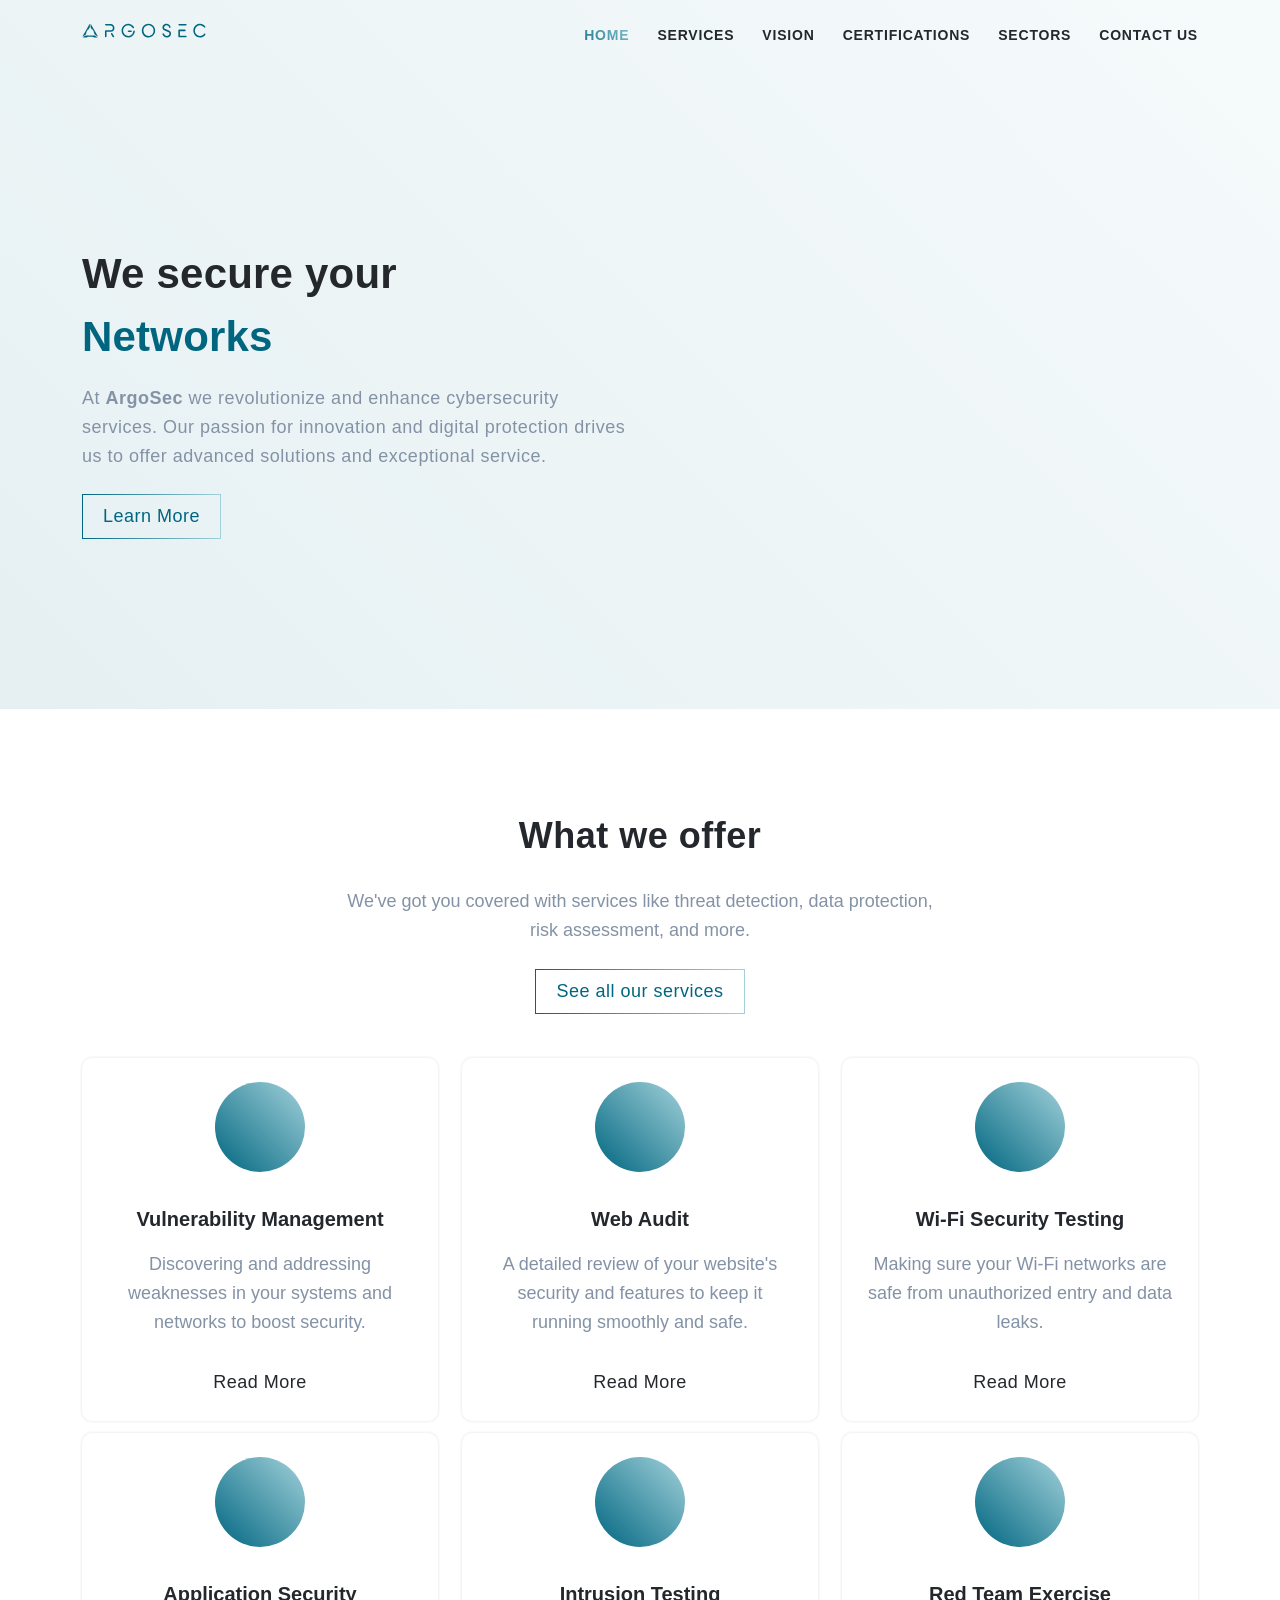
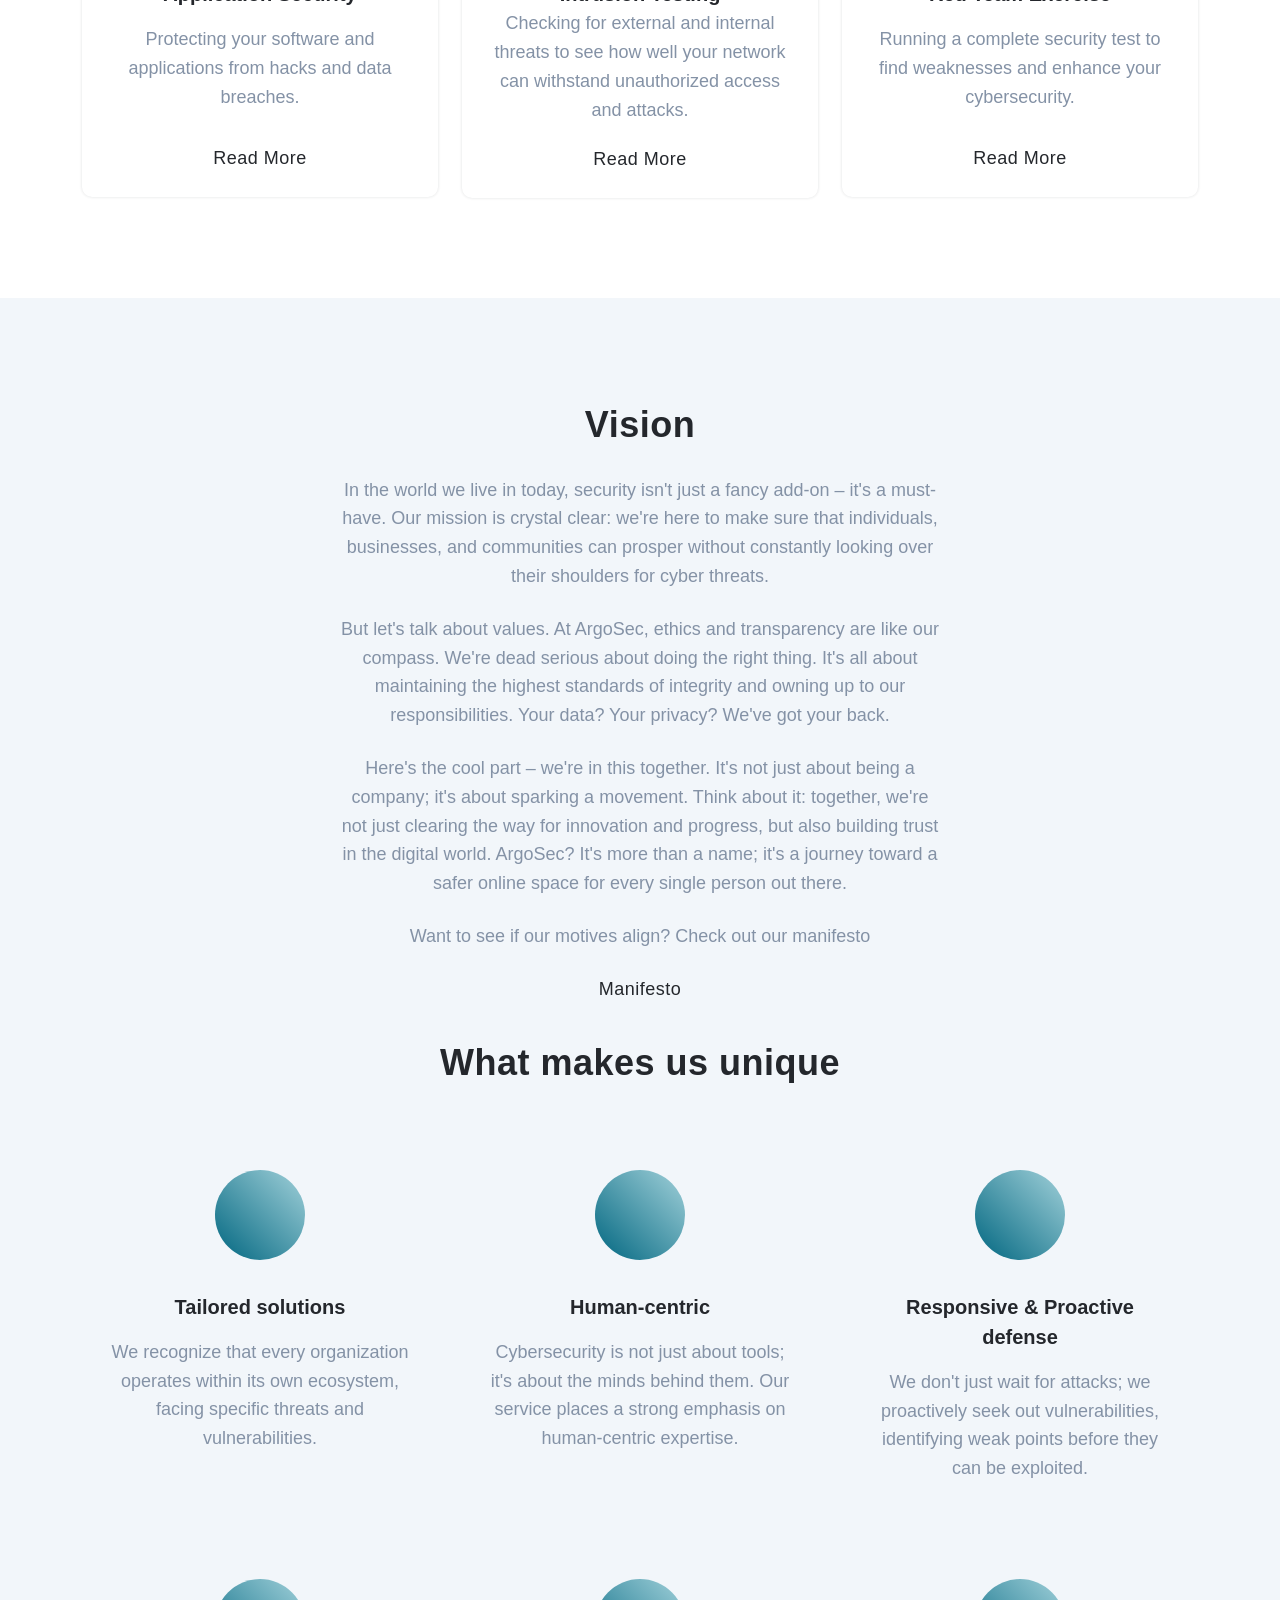
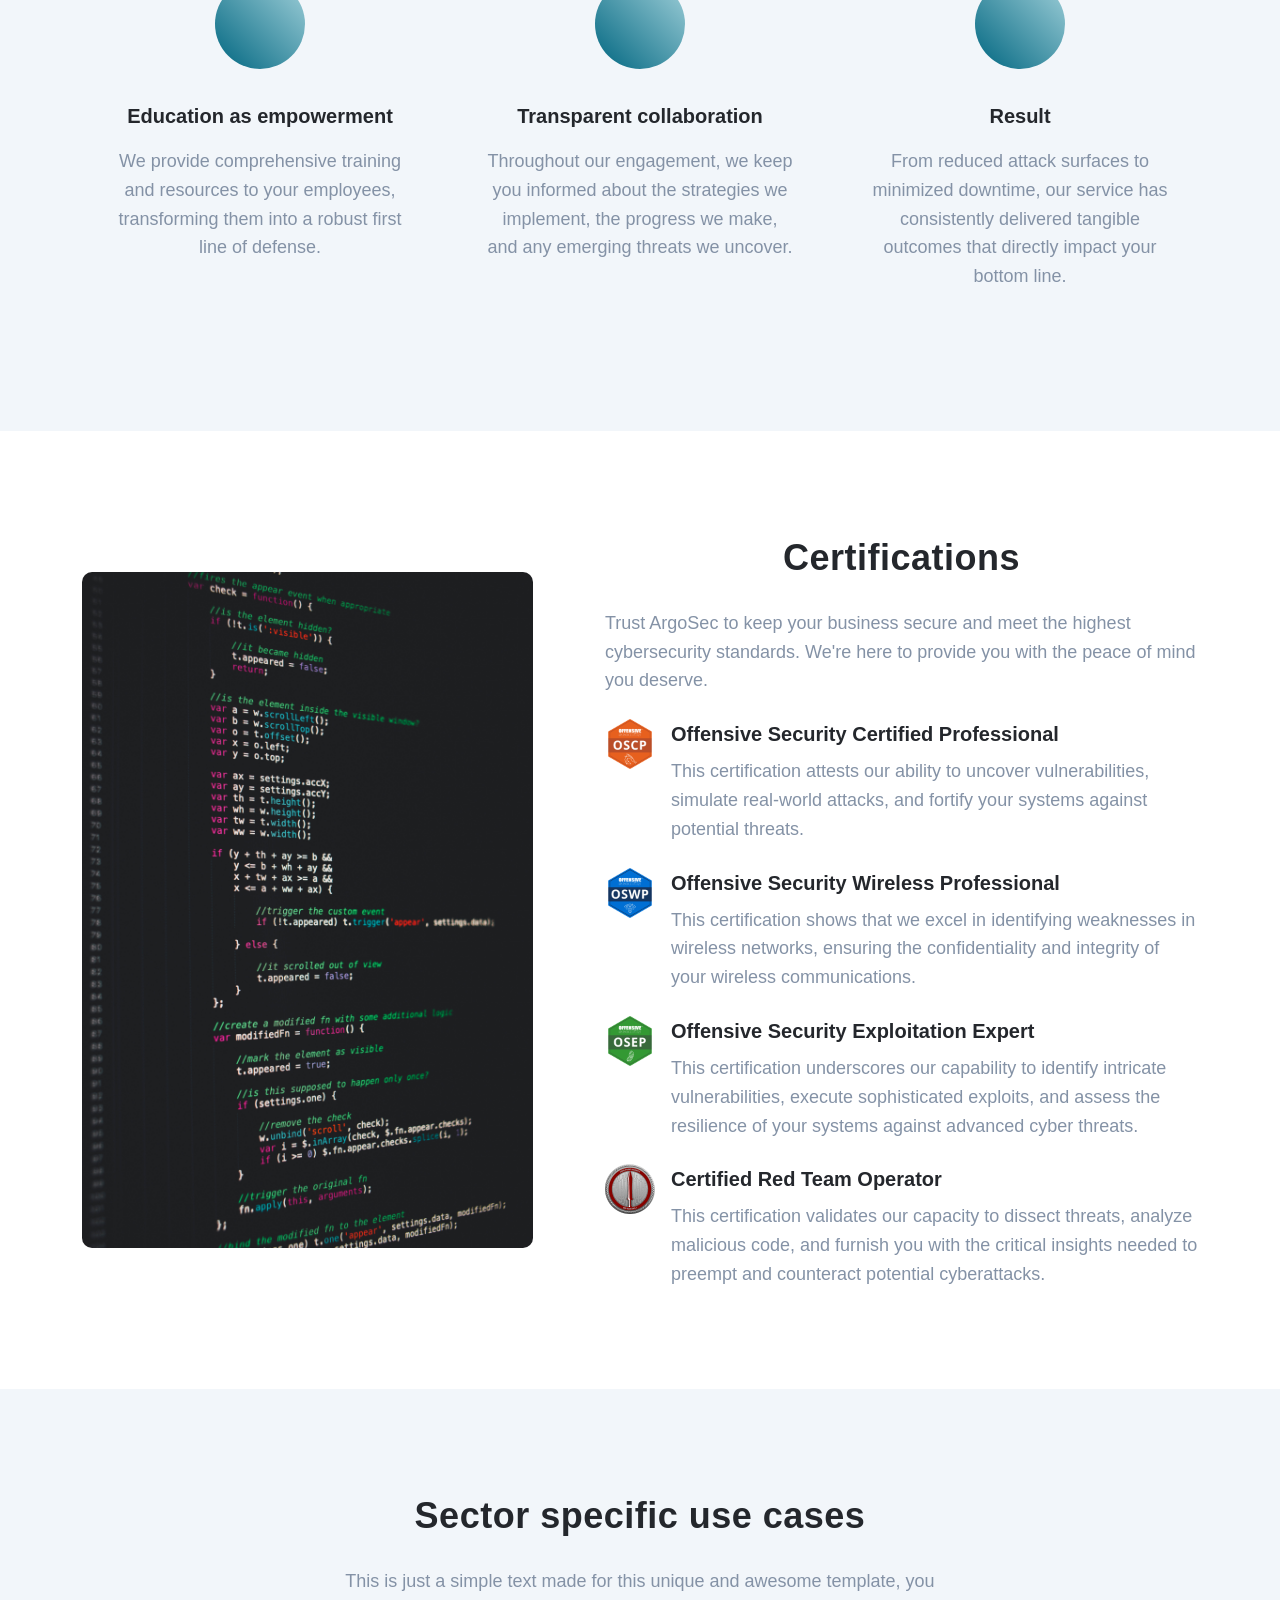
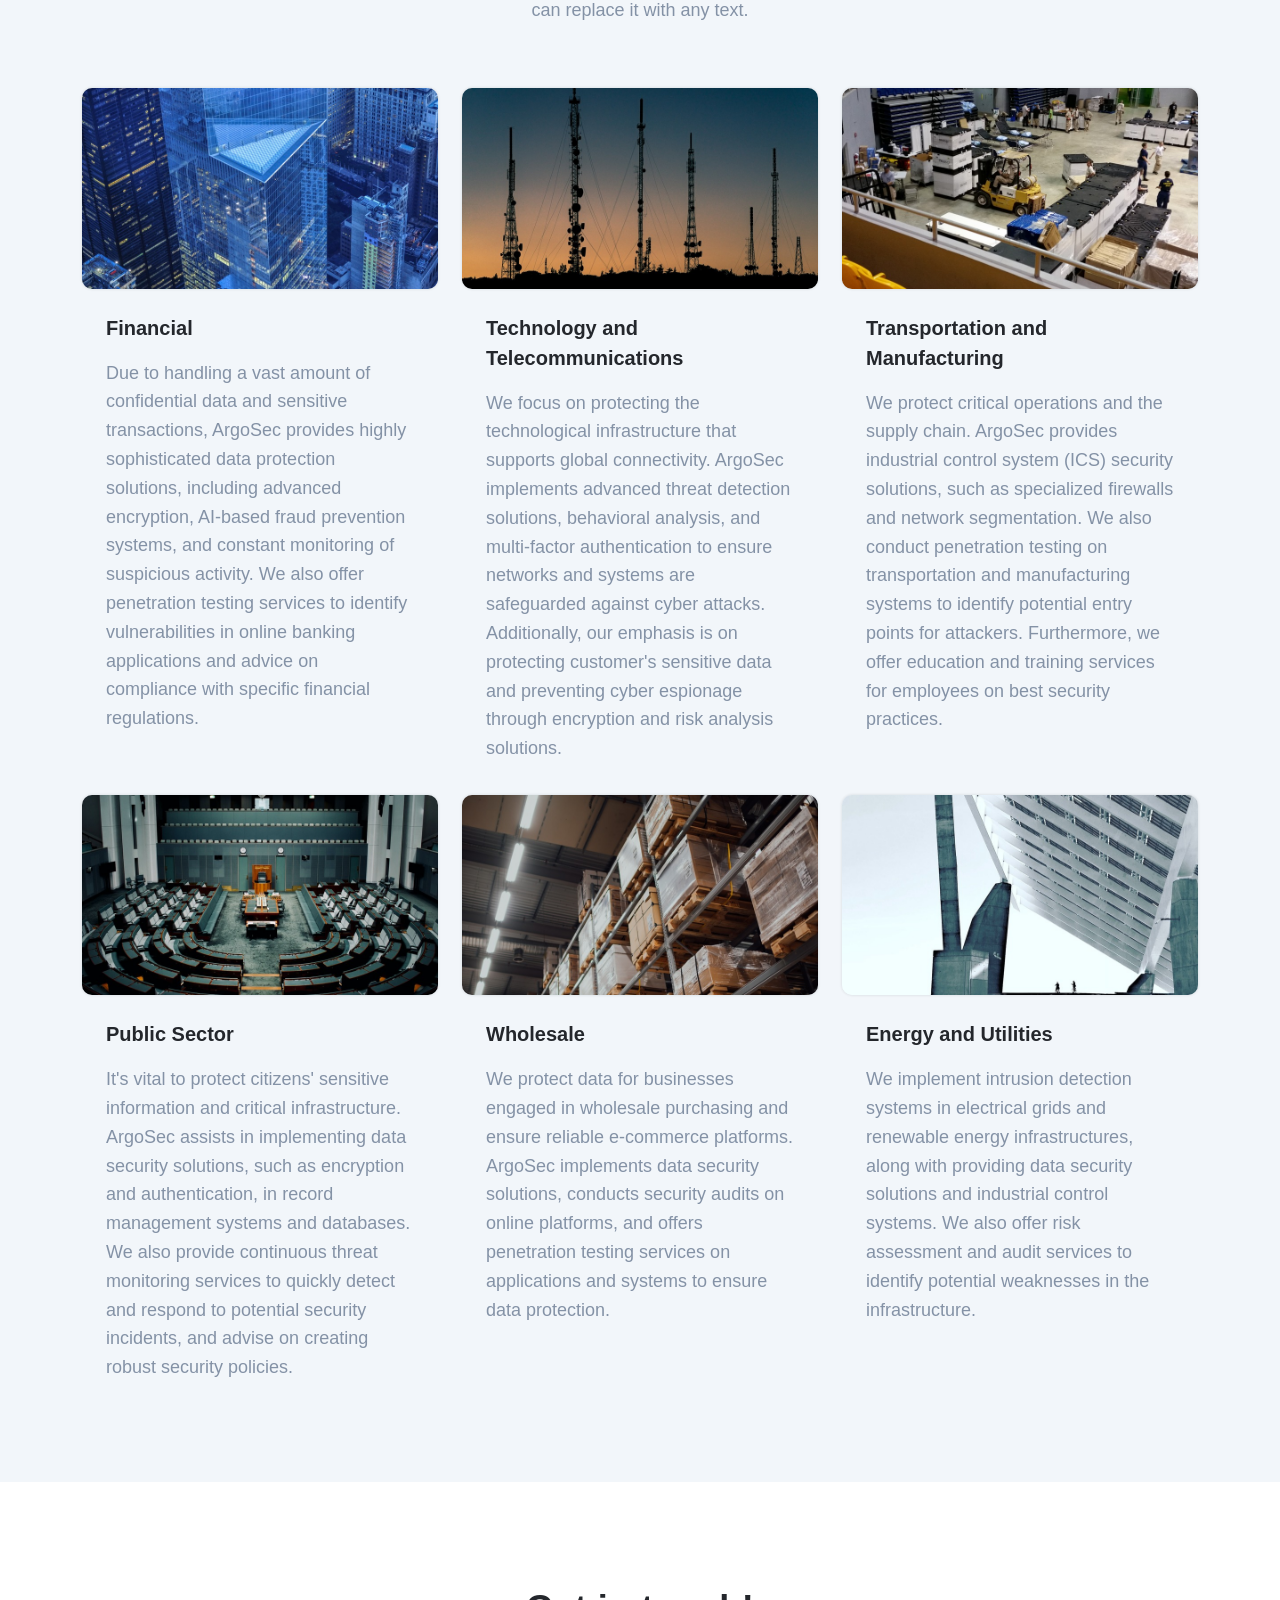
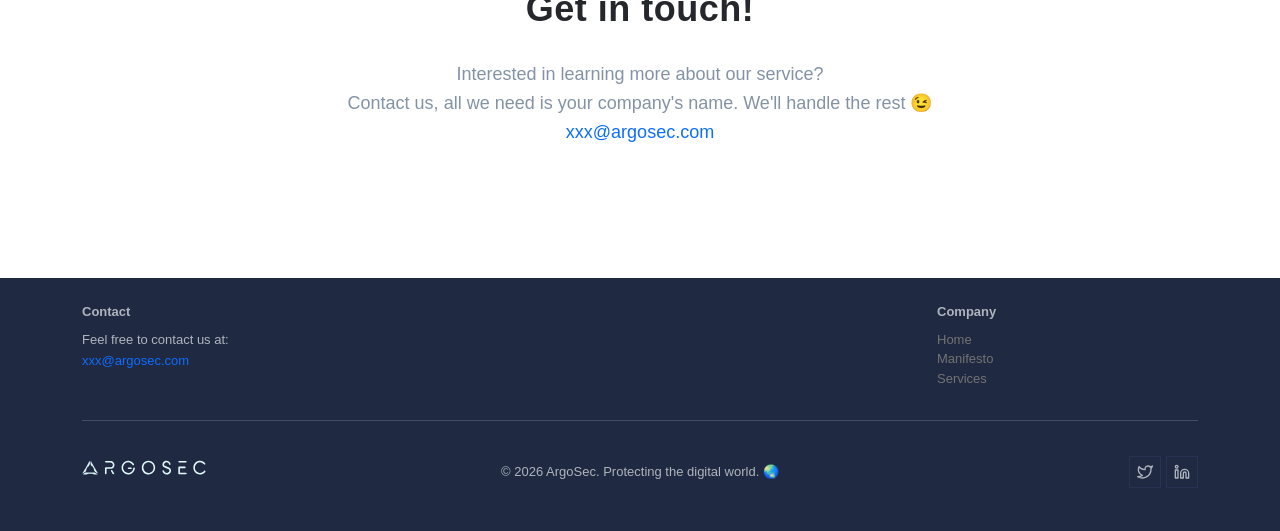
==== commit 26685083: "Modified About us, to Vision in services, manifesto and indest html" ====
--- a/index.html
+++ b/index.html
@@ -51,7 +51,7 @@
                             <a class="nav-link" href="menu/services.html">Services</a>
                         </li>
                         <li class="nav-item">
-                            <a class="nav-link" href="#about">About Us</a>
+                            <a class="nav-link" href="#vision">Vision</a>
                         </li>
                         <li class="nav-item">
                             <a class="nav-link" href="#certification">Certifications</a>
@@ -252,13 +252,13 @@
         <!-- End -->
 
         <!-- Start About us -->
-        <section class="section bg-light overflow-hidden" id="about">
+        <section class="section bg-light overflow-hidden" id="vision">
 
             <div class="container mt-60 mt-60">
                 <div class="row justify-content-center">
                     <div class="col-12 mb-4 pb-2">
                         <div class="section-title text-center">
-                            <h4 class="title mb-4">About us</h4>
+                            <h4 class="title mb-4">Vision</h4>
                             <p class="text-muted para-desc mx-auto mb-4">In the world we live in today, security isn't just a fancy add-on – it's a must-have. Our mission is crystal clear: we're here to make sure that individuals, businesses, and communities can prosper without constantly looking over their shoulders for cyber threats.</p>
                             <p class="text-muted para-desc mx-auto mb-4">But let's talk about values. At ArgoSec, ethics and transparency are like our compass. We're dead serious about doing the right thing. It's all about maintaining the highest standards of integrity and owning up to our responsibilities. Your data? Your privacy? We've got your back.</p>
                             <p class="text-muted para-desc mx-auto mb-4">Here's the cool part – we're in this together. It's not just about being a company; it's about sparking a movement. Think about it: together, we're not just clearing the way for innovation and progress, but also building trust in the digital world. ArgoSec? It's more than a name; it's a journey toward a safer online space for every single person out there.</p>
@@ -539,50 +539,6 @@
                         </div>
                     </div><!--end col-->
                 </div><!--end row-->
-
-                <!--<div class="row align-items-center">
-                    <div class="col-12 mt-4 pt-2">
-                        <form method="post" id="myForm" name="myForm" onsubmit="return validateForm()">
-                            <p class="mb-0" id="error-msg"></p>
-                            <div id="simple-msg"></div>
-                            <div class="row">
-                                <div class="col-lg-6">
-                                    <div class="row">
-                                        <div class="col-12">
-                                            <div class="mb-4">
-                                                <input name="name" id="name" type="text" class="form-control" placeholder="Name :">
-                                            </div>
-                                        </div>
-        
-                                        <div class="col-12">
-                                            <div class="mb-4">
-                                                <input name="email" id="email" type="email" class="form-control" placeholder="Email :">
-                                            </div> 
-                                        </div>
-        
-                                        <div class="col-12">
-                                            <div class="mb-4">
-                                                <input name="subject" id="subject" class="form-control" placeholder="Subject :">
-                                            </div>
-                                        </div>
-                                    </div>
-                                </div>
-
-                                <div class="col-lg-6">
-                                    <div class="mb-4">
-                                        <textarea name="comments" id="comments" rows="4" class="form-control" placeholder="Message :"></textarea>
-                                    </div>
-                                </div>
-                            </div>
-
-                            <div class="row justify-content-end">
-                                <div class="col-12 text-end">
-                                    <button type="submit" id="submit" name="send" class="btn btn-primary">Send Message</button>
-                                </div>
-                            </div>
-                        </form>
-                    </div>
-                </div>-->
             </div><!--end container-->
         </section><!--end section-->
         <!-- End -->
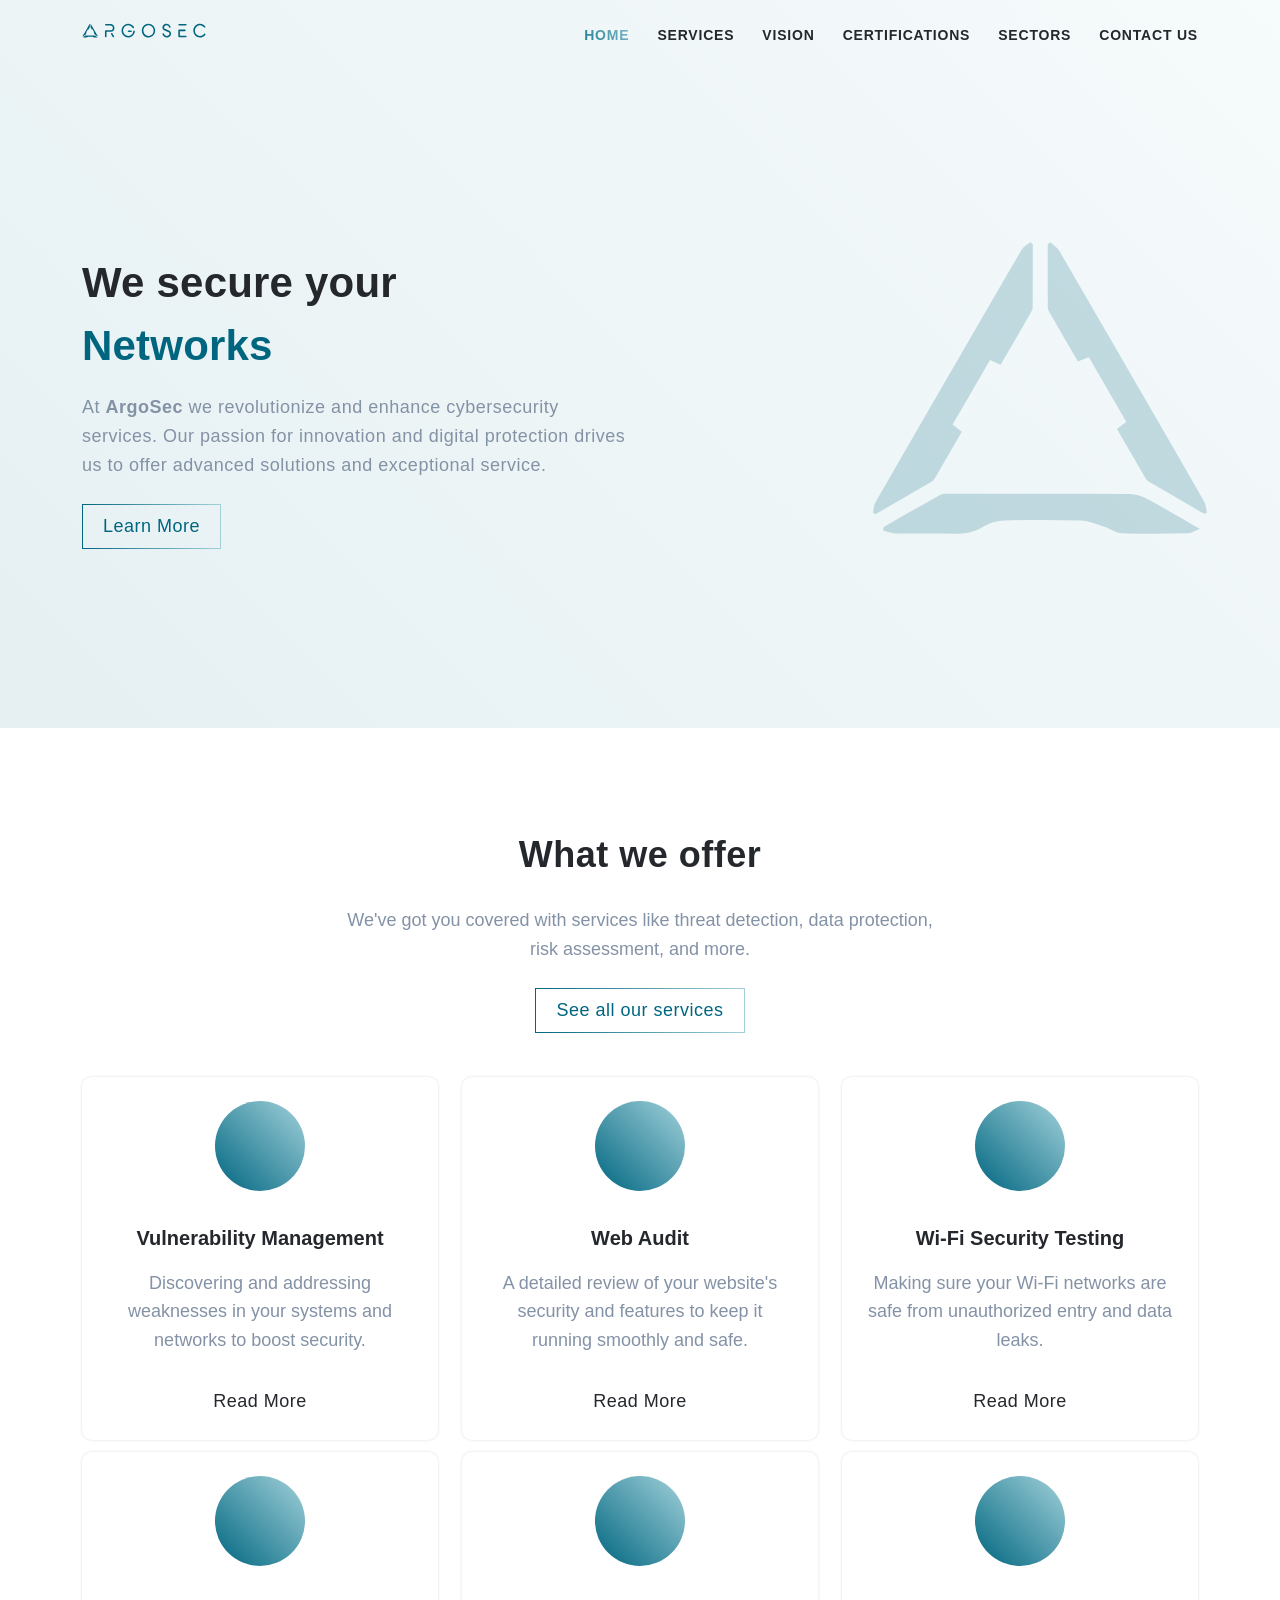
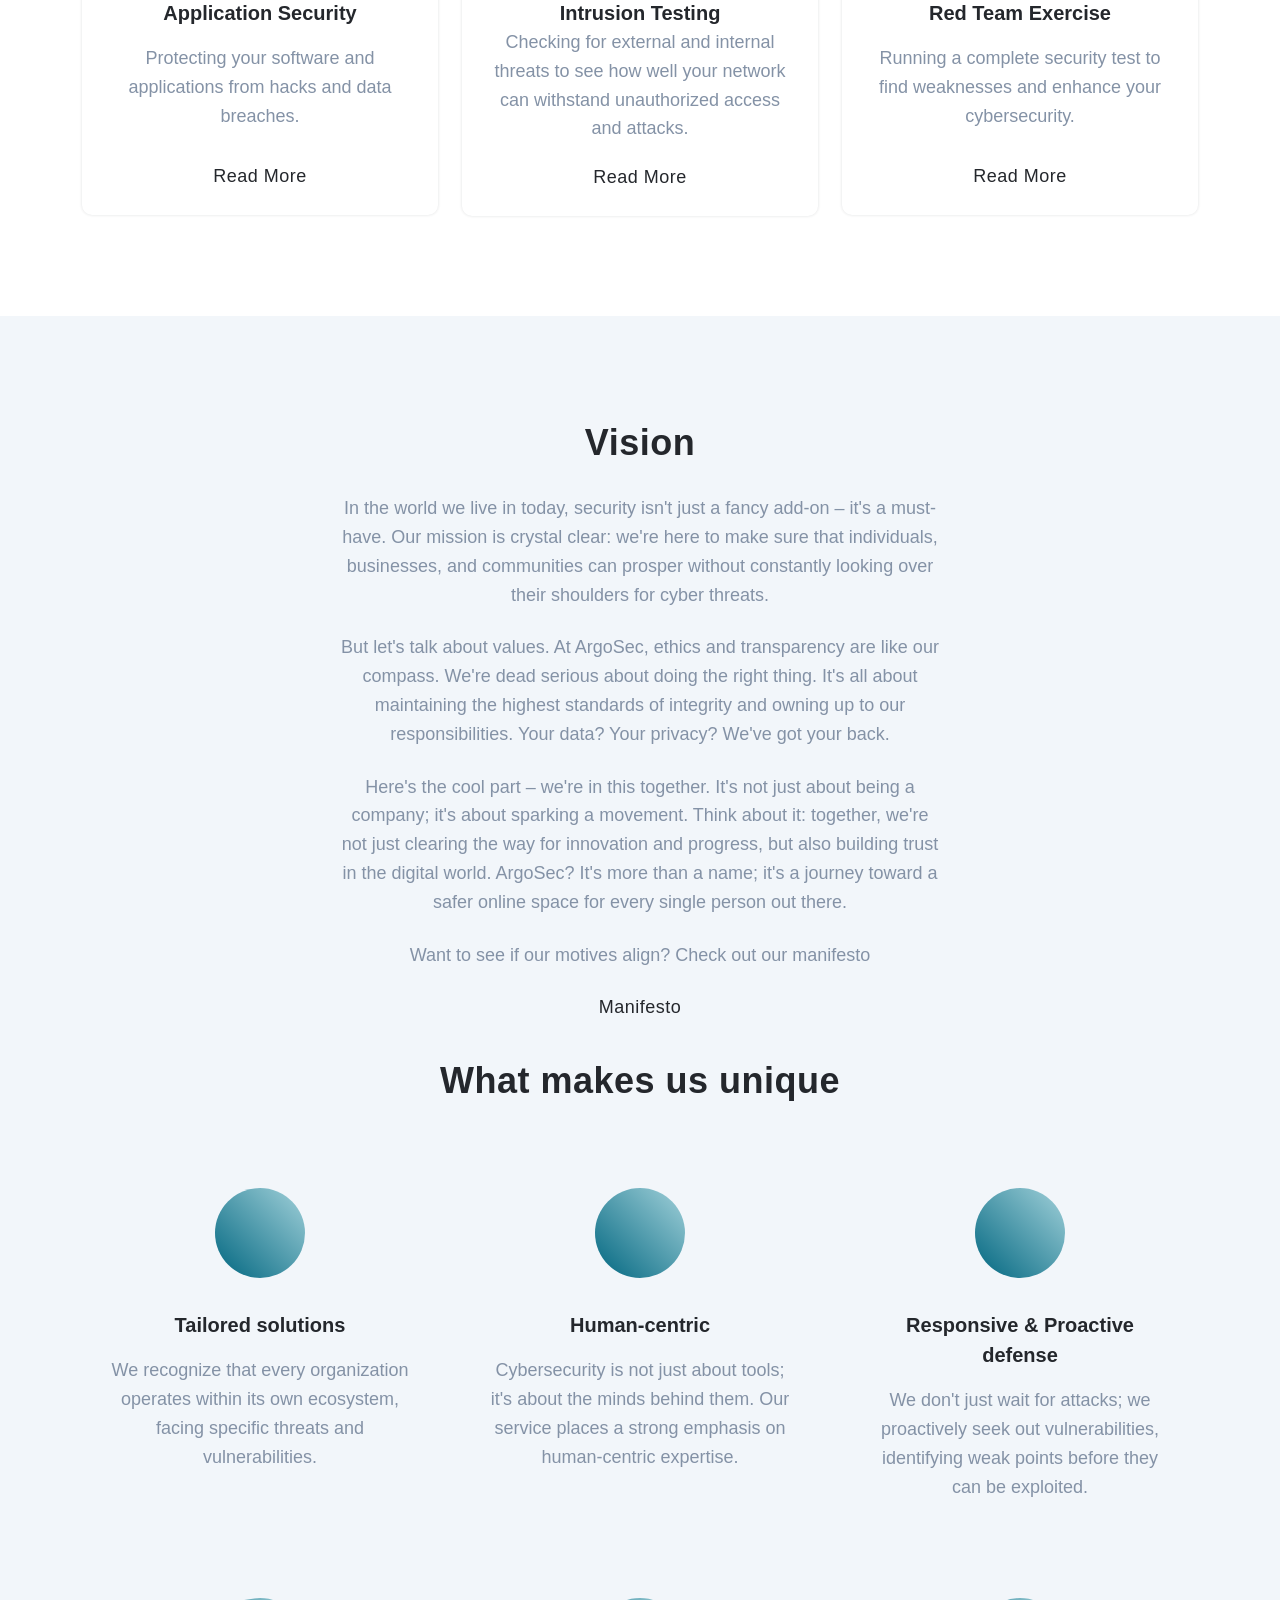
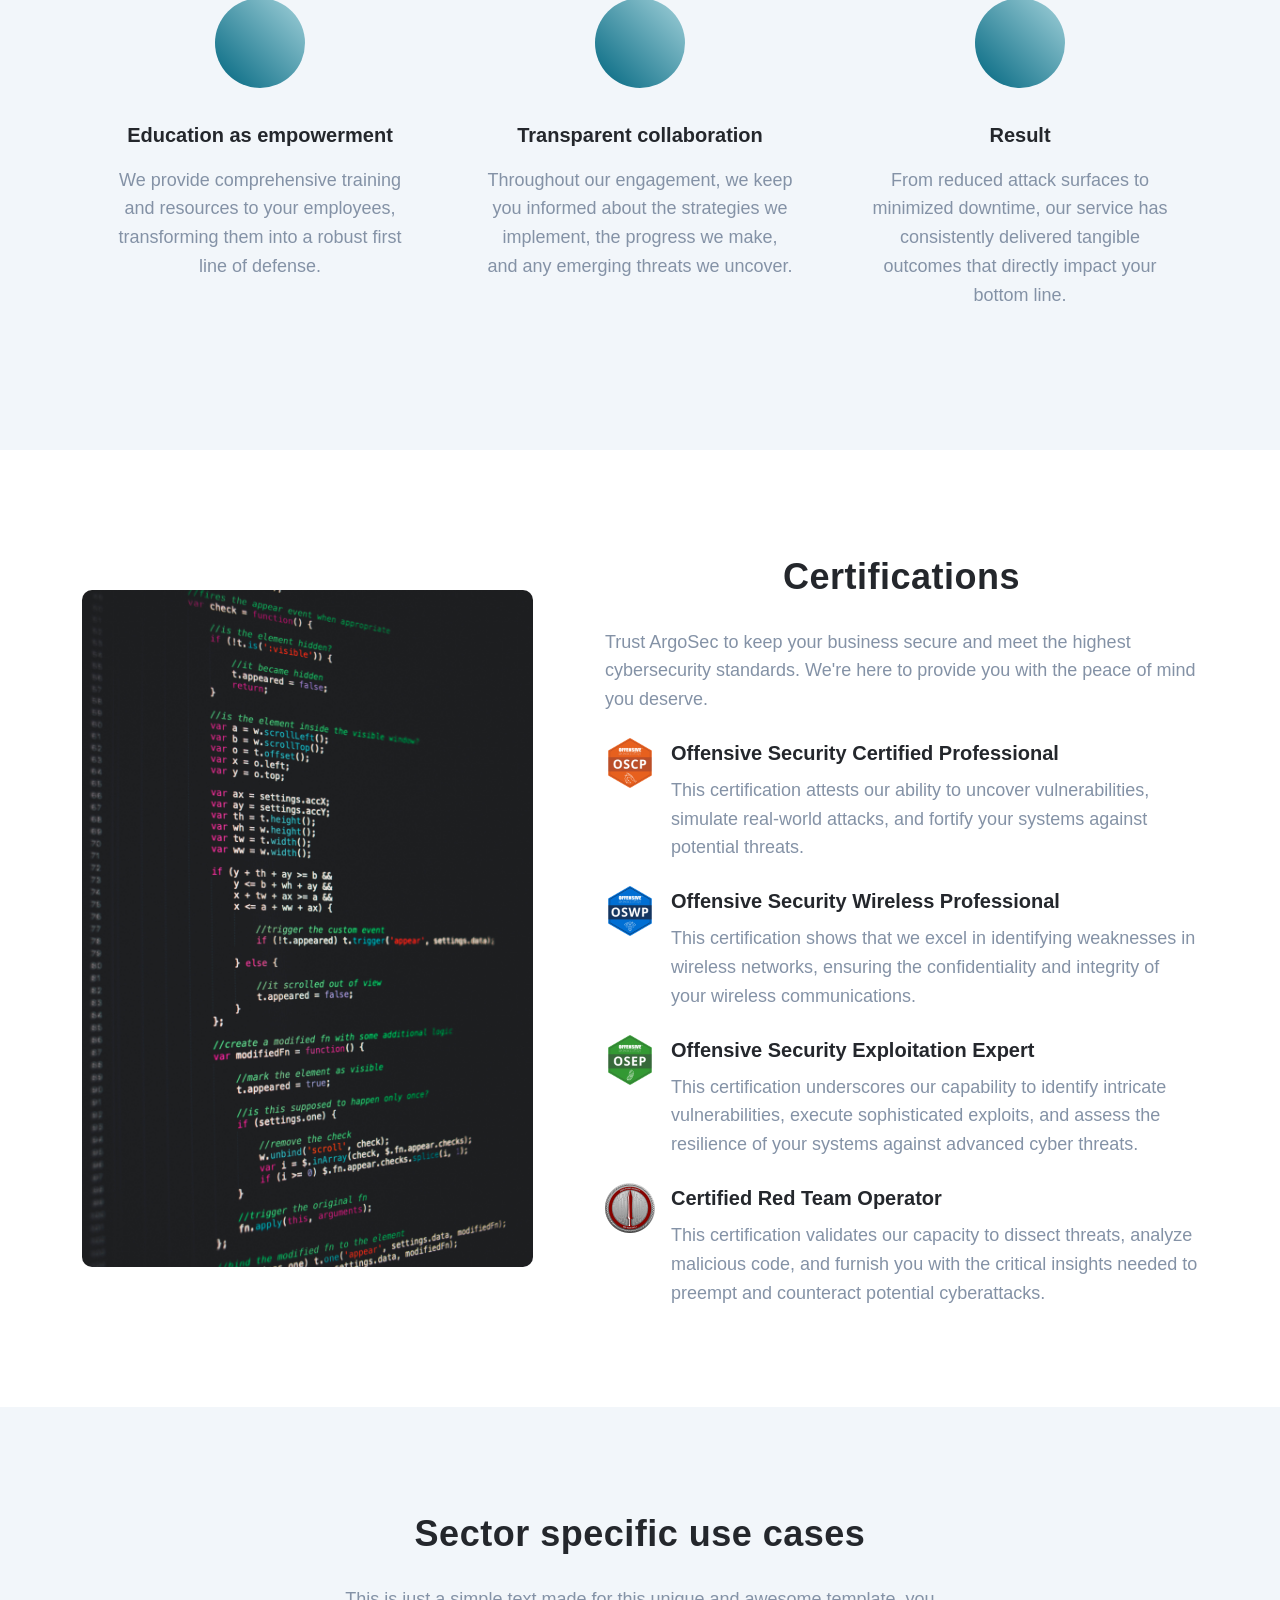
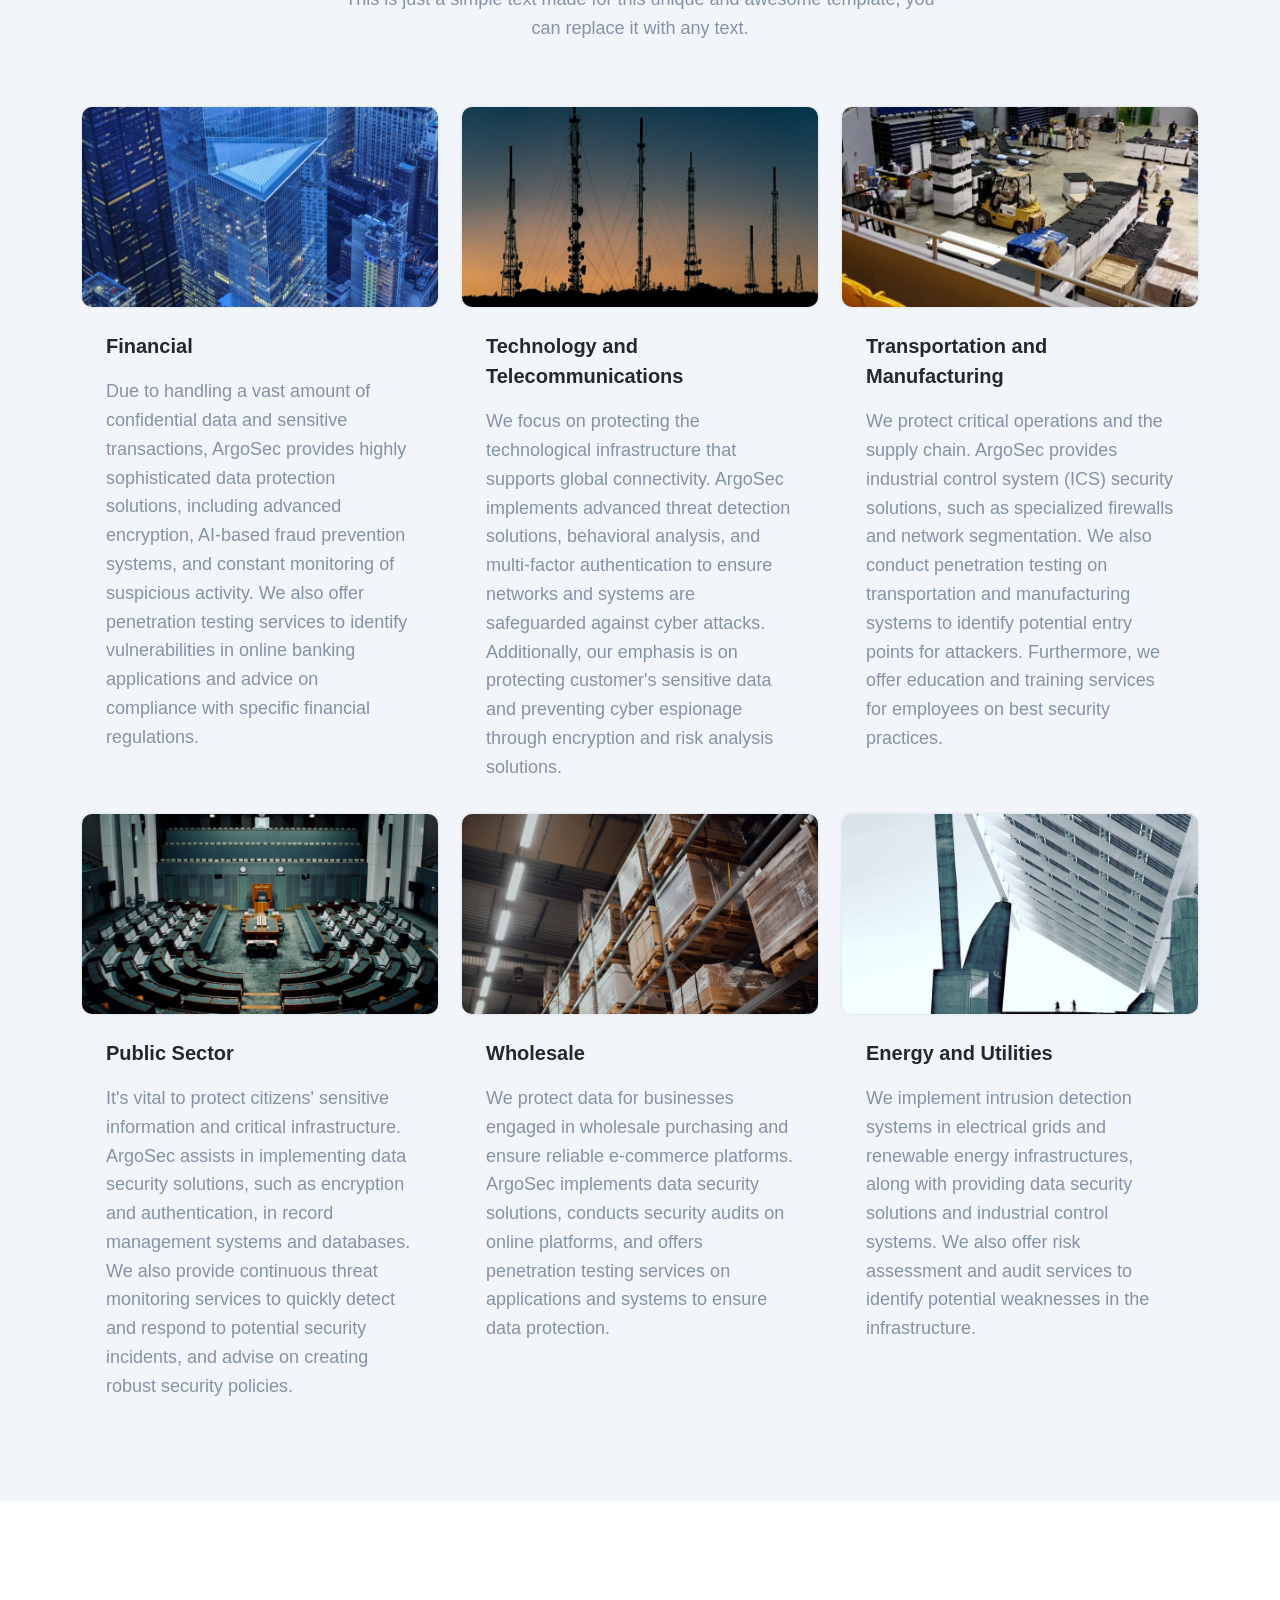
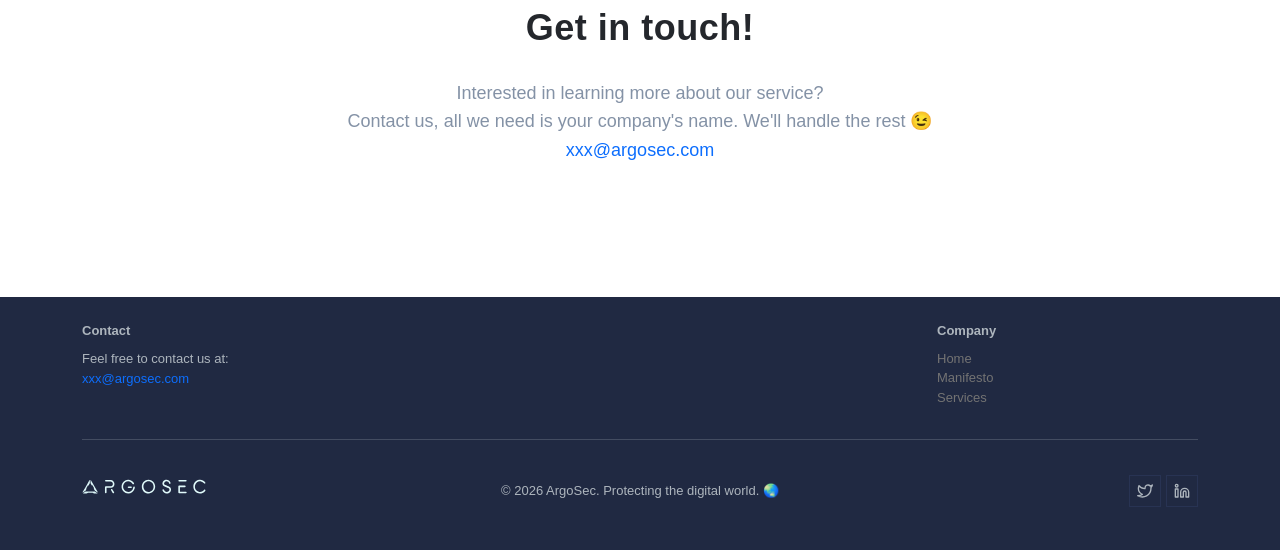
==== commit d45d28c4: "adding background logo" ====
--- a/index.html
+++ b/index.html
@@ -85,10 +85,18 @@
                         </div>
                     </div><!--end col-->
                     <!-- Image and play bottom-->
-                    <div class="col-lg-6 order-1 order-lg-2">
-                        <!--<div class="laptop-image">
-                            <img src="images/argosec_logo-01.svg" class="mx-auto d-block" alt="">
-                        </div>-->
+                    <div class="col-lg-6 order-1 order-lg-2 bg-half-170">
+                        <div class="logo-background" style="
+                            background-image: url(images/argosec_logo-01.svg);
+                            background-repeat: no-repeat;
+                            background-position: center right;
+                            /*background-size: 700px 600px;*/
+                            width: 100%;
+                            position: absolute;
+                            height: 100%;
+                            top: 0;
+                            opacity: 0.2;">
+                            <!--<img src="images/argosec_logo-01.svg" alt="ArgoSec Logo Background">-->
                     </div><!--end col-->
                 </div><!--end row-->
             </div><!--end container-->
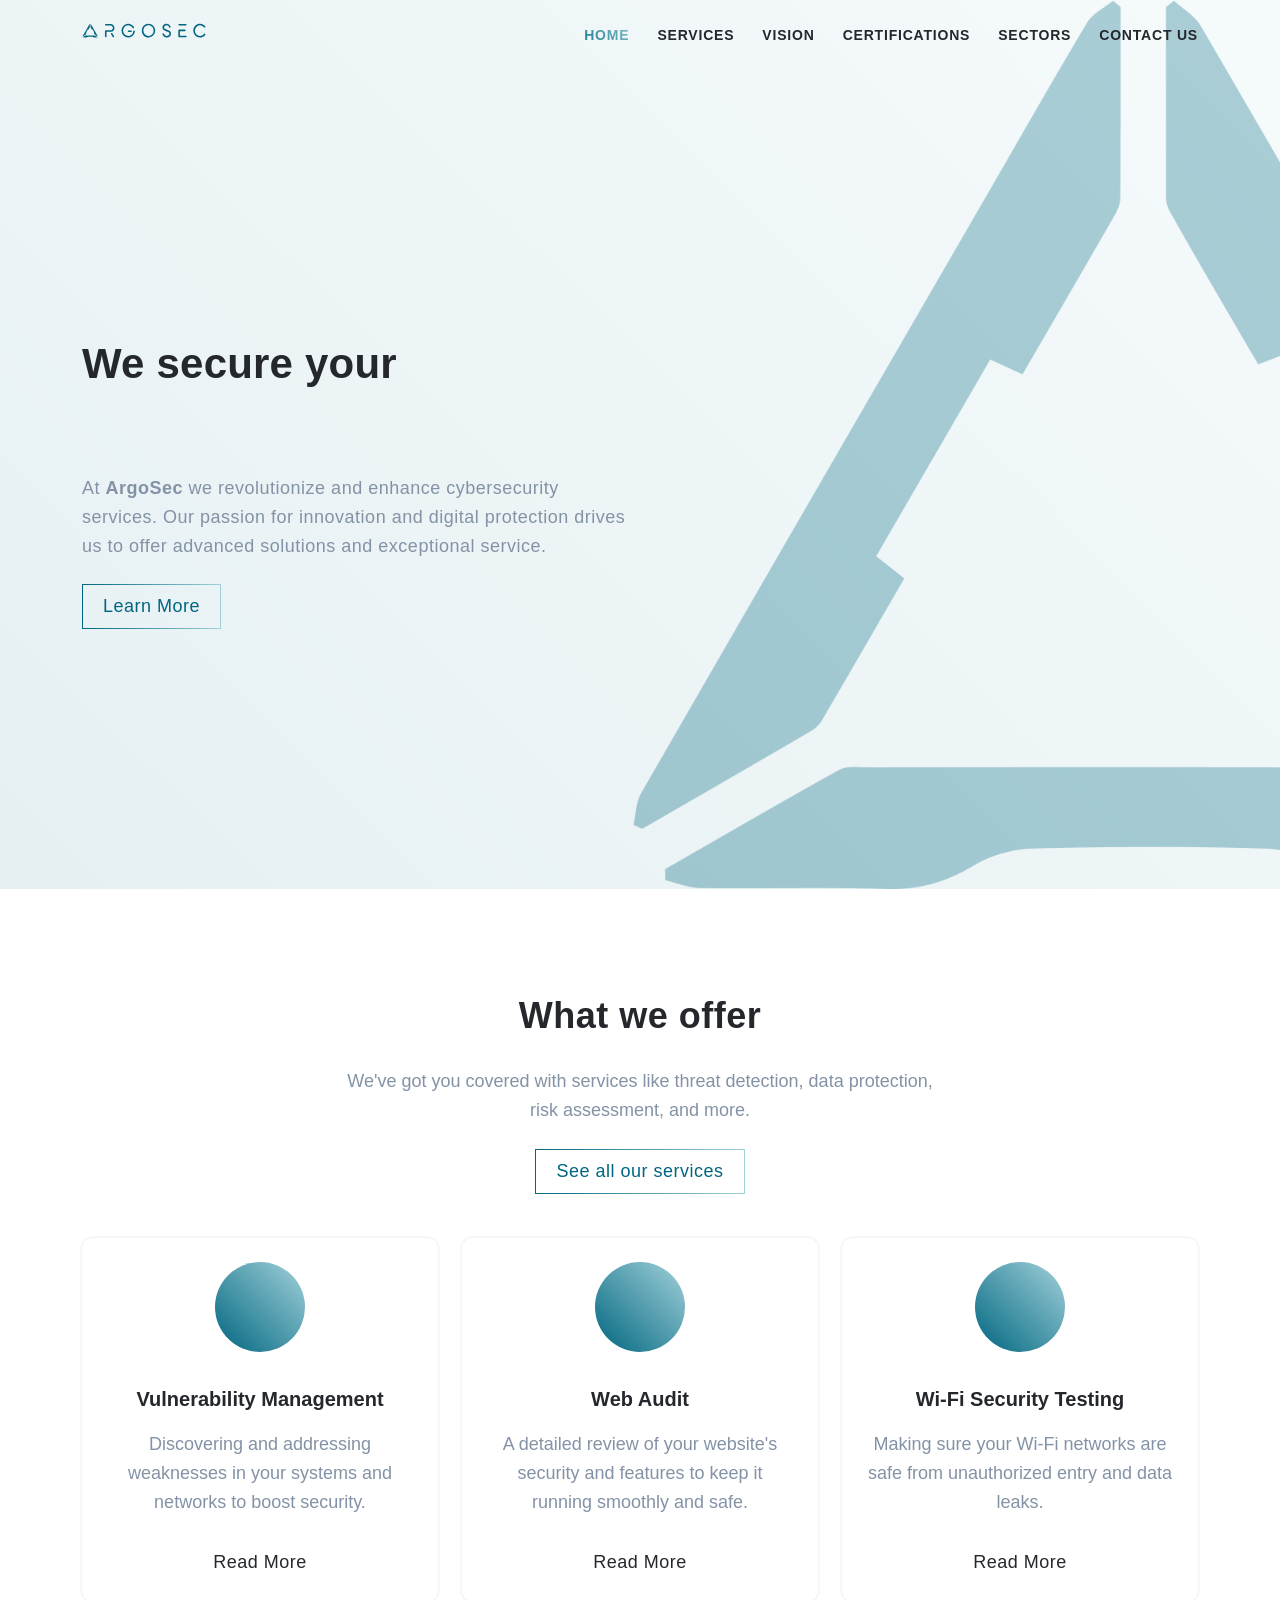
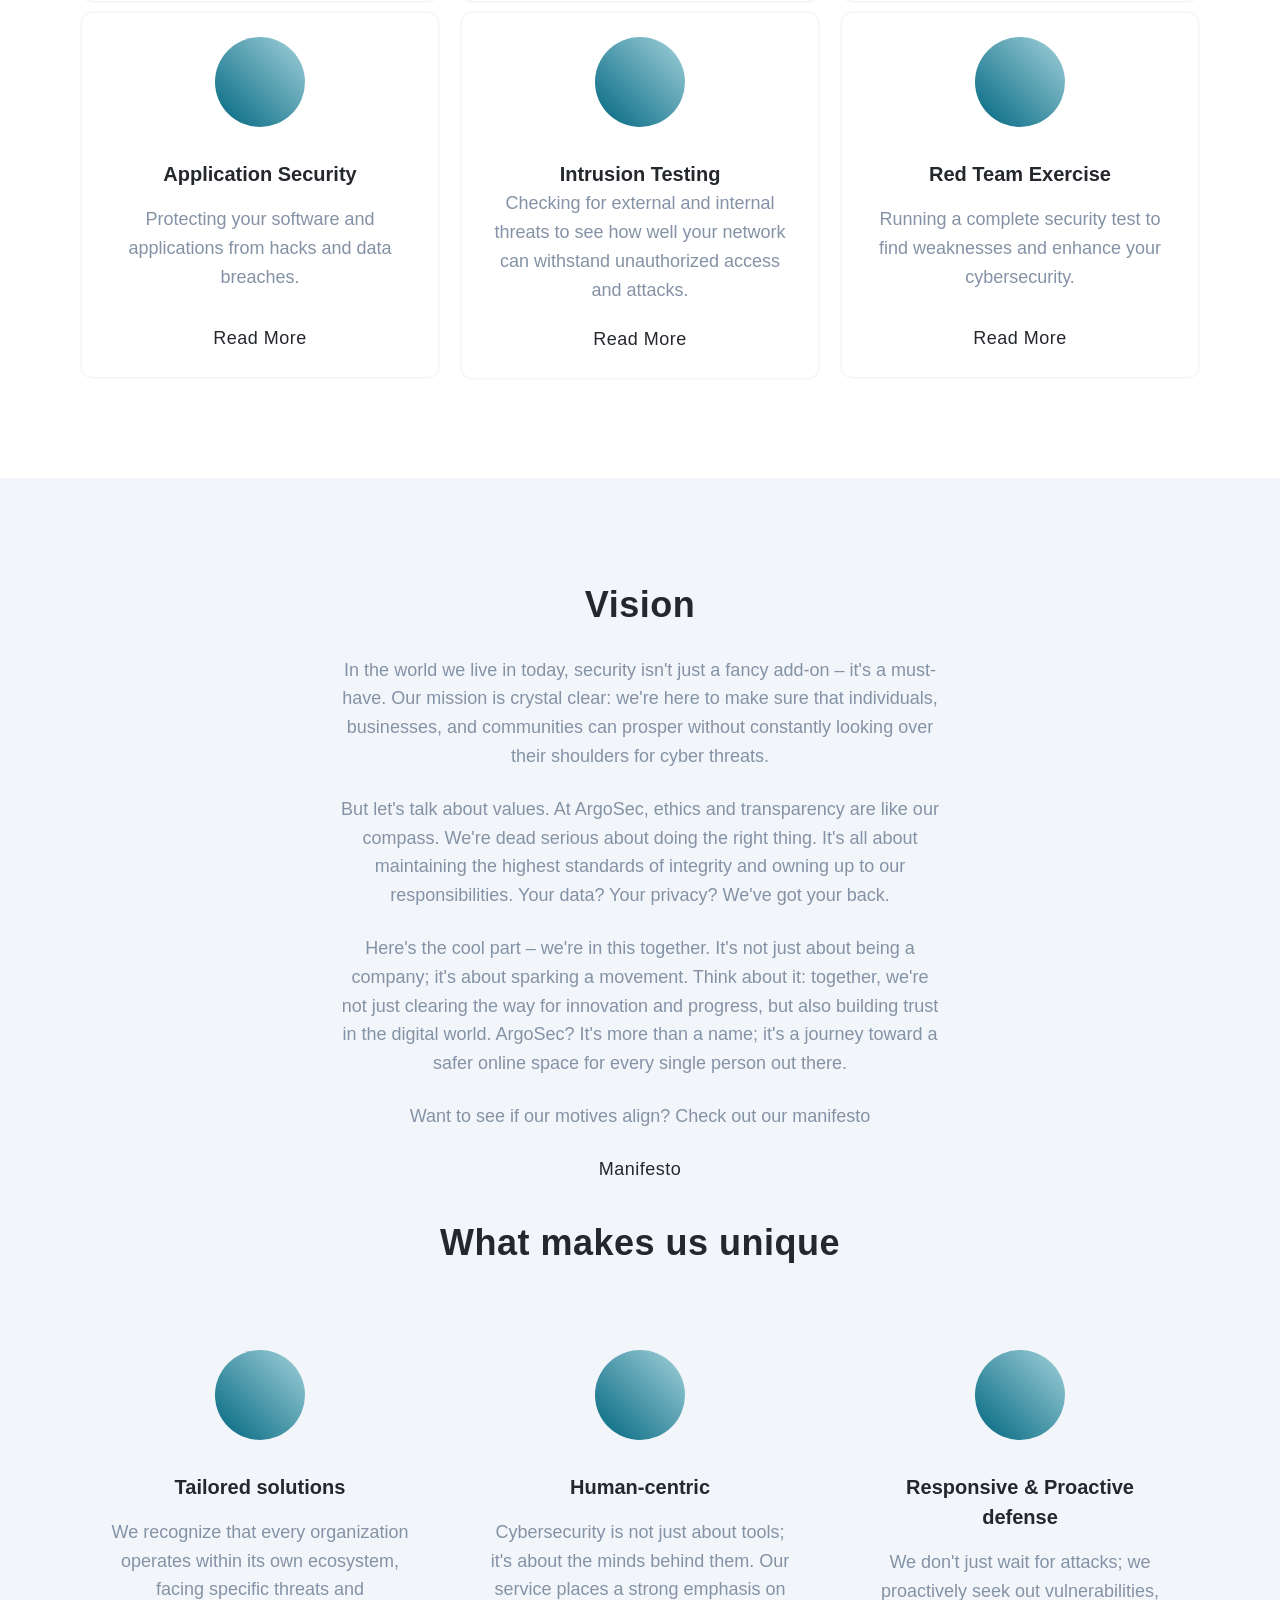
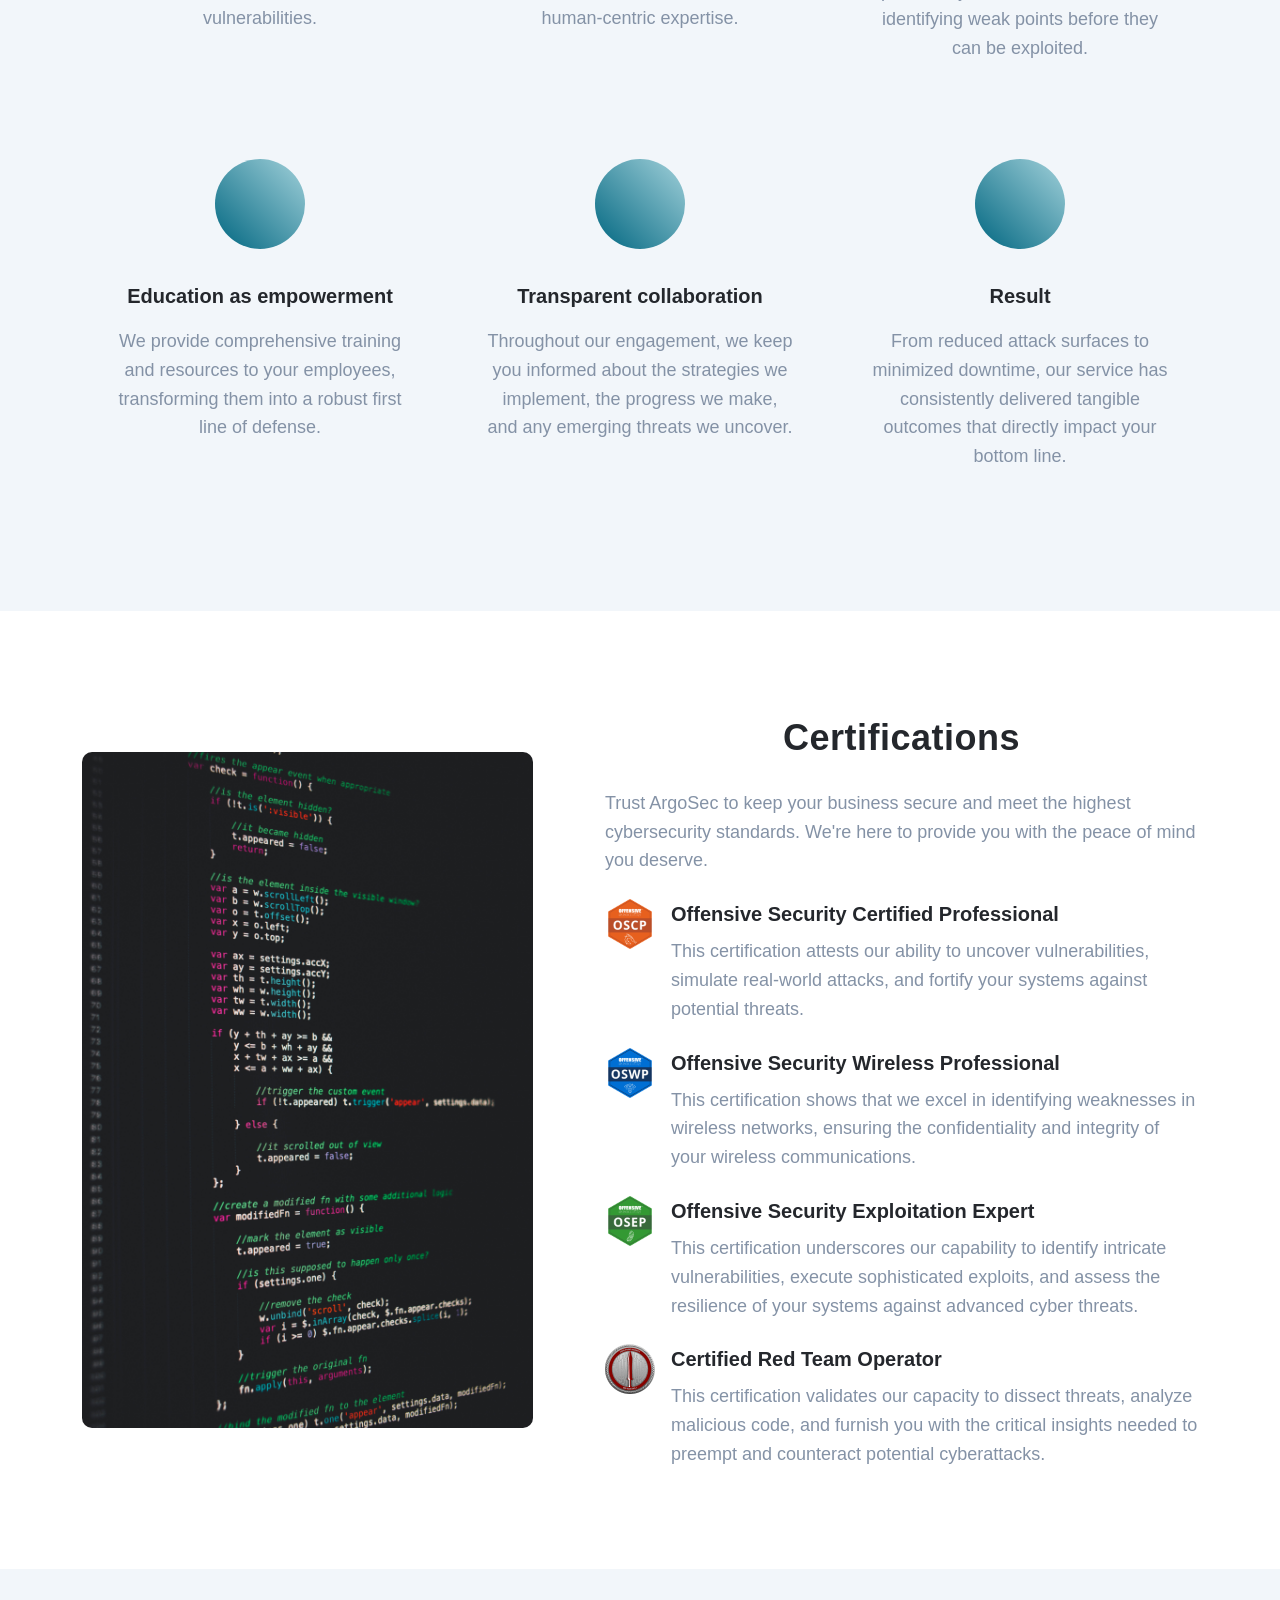
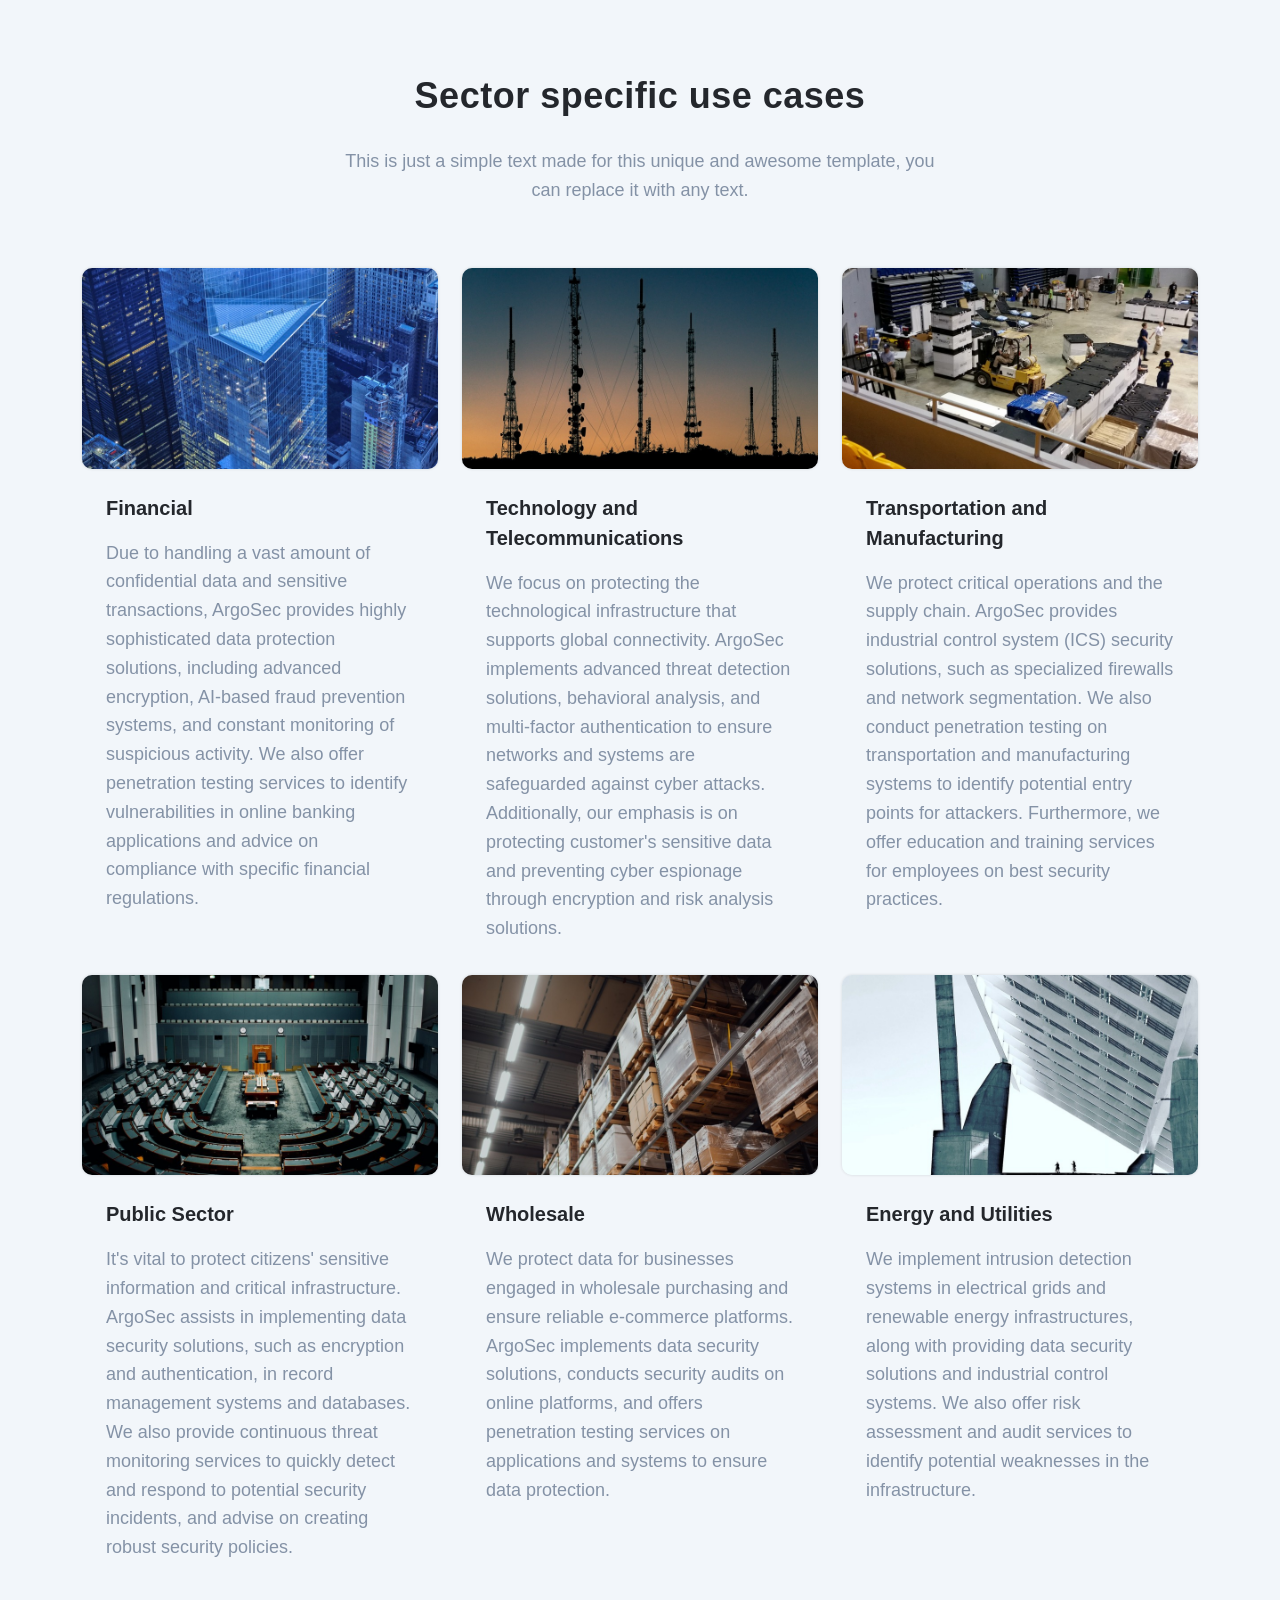
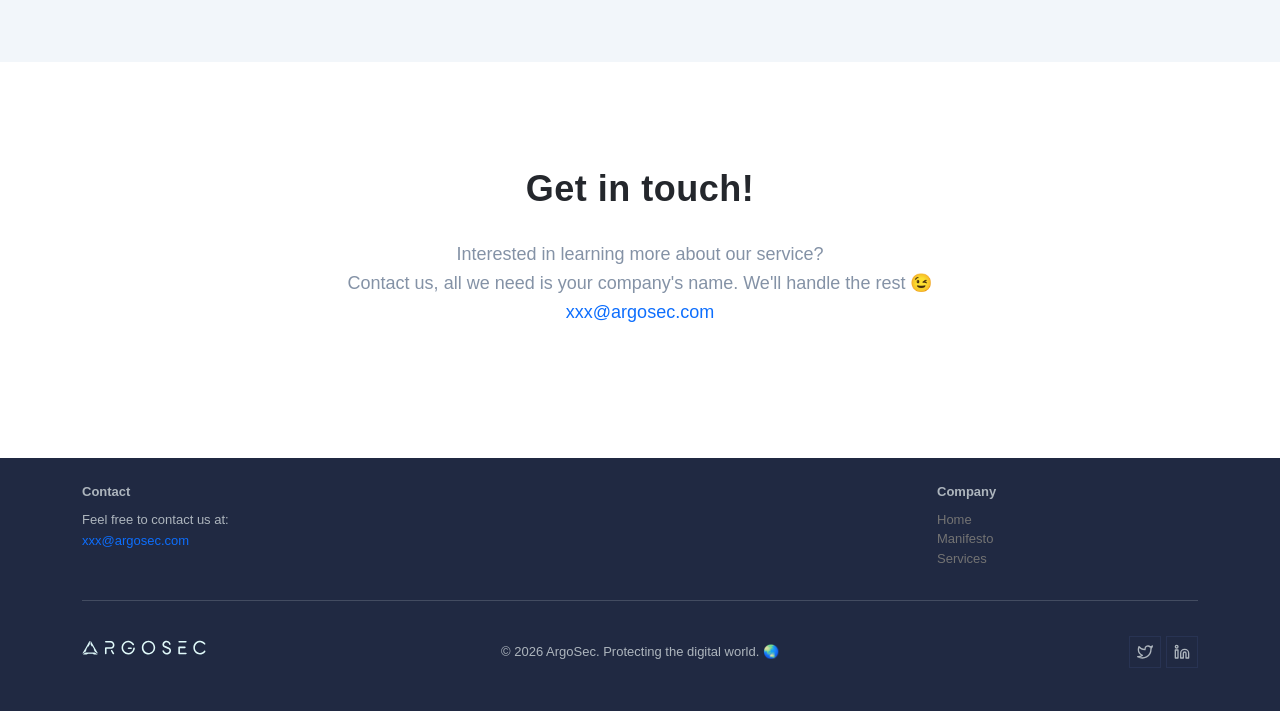
==== commit a7e96d26: "uploaded intro background to index" ====
--- a/index.html
+++ b/index.html
@@ -14,7 +14,7 @@
         <!--<meta property="og:image" content="url">-->
         <meta property="og:url" content="https://www.argosec.net">
         <meta name="twitter:card" content="summary">
-        <meta name="twitter:site" content="@ArgoSec">
+        <meta name="twitter:site" content="@ArgoSec_">
         <meta name="twitter:title" content="ArgoSec | Expert Cybersecurity Solutions">
         <meta name="twitter:description" content="Top-tier cybersecurity solutions to safeguard your digital assets.">
         <!--<meta name="twitter:image" content="url">-->
@@ -71,7 +71,7 @@
         <!-- END NAVBAR -->
 
         <!-- Start Hero -->
-        <section class="bg-half-170 d-table w-100" id="home">
+        <section class="bg-half-260 d-table w-100" style="background: url('images/argosec_bg-01.png') top center;" id="home">
             <div class="bg-overlay bg-gradient-primary opacity-1"></div>
             <div class="container">
                 <div class="row align-items-center mt-5">
@@ -85,7 +85,7 @@
                         </div>
                     </div><!--end col-->
                     <!-- Image and play bottom-->
-                    <div class="col-lg-6 order-1 order-lg-2 bg-half-170">
+                    <!--<div class="col-lg-6 order-1 order-lg-2 bg-half-170">
                         <div class="logo-background" style="
                             background-image: url(images/argosec_logo-01.svg);
                             background-repeat: no-repeat;
@@ -95,7 +95,7 @@
                             position: absolute;
                             height: 100%;
                             top: 0;
-                            opacity: 0.2;">
+                            opacity: 0.2;">-->
                             <!--<img src="images/argosec_logo-01.svg" alt="ArgoSec Logo Background">-->
                     </div><!--end col-->
                 </div><!--end row-->
@@ -153,12 +153,12 @@
                 </div><!--end row-->
 
                 <div class="row position-relative z-index-1 mb-0">
+
                     <div class="col-lg-4 col-md-6 col-12 mt-1 pt-2">
                         <div class="features feature-primary shadow p-4 rounded-md text-center bg-white">
                             <div class="icons text-center">
                                 <i class="uil uil-equal-circle text-white d-flex align-items-center justify-content-center rounded-pill h3 mb-0 mx-auto"></i>
                             </div>
-
                             <div class="content mt-4 pt-2">
                                 <a href="menu/services.html" class="title text-dark h5">Vulnerability Management</a>
                                 <p class="text-muted mt-3">Discovering and addressing weaknesses in your systems and networks to boost security.</p>
--- a/css/style.min.css
+++ b/css/style.min.css
@@ -25,3 +25,8 @@
 h6 {
     font-size: small !important;
 }
+
+.mani-desc {
+  max-width: 700px;
+  font-size: 18px;
+}
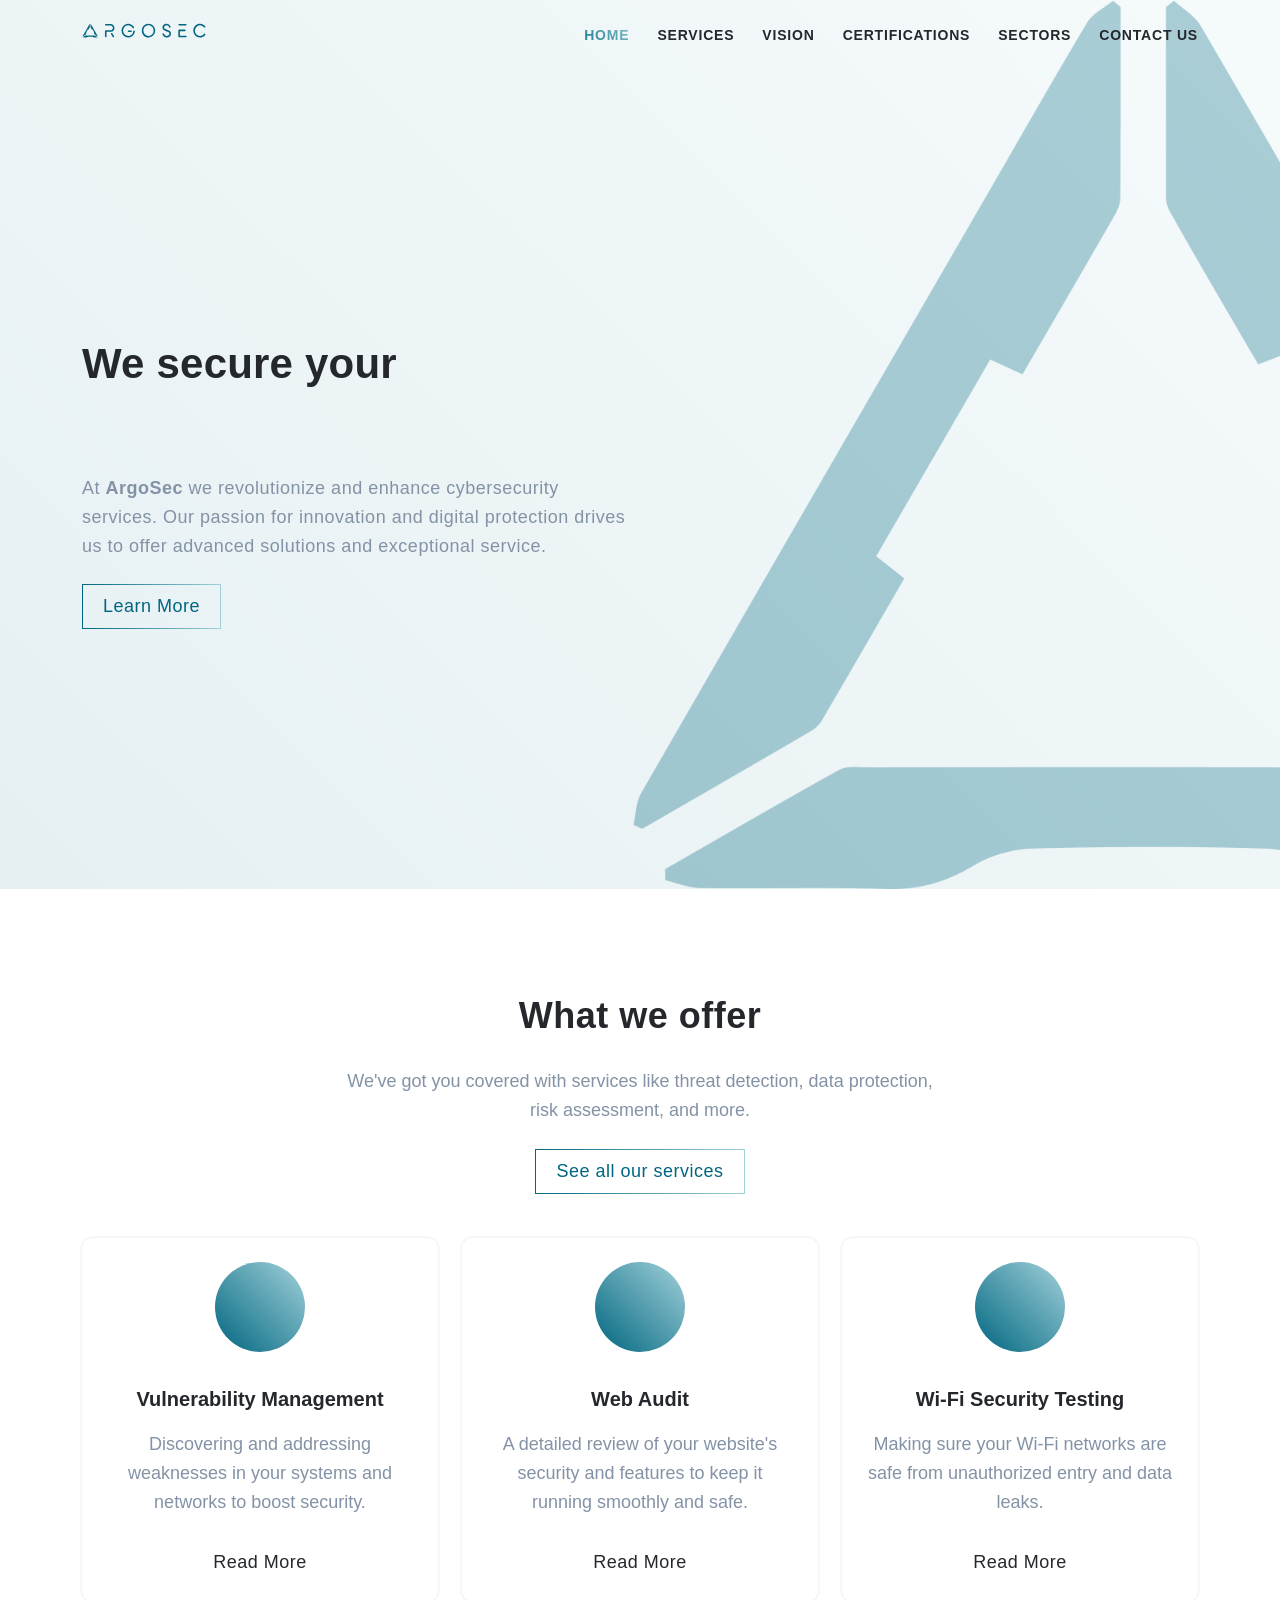
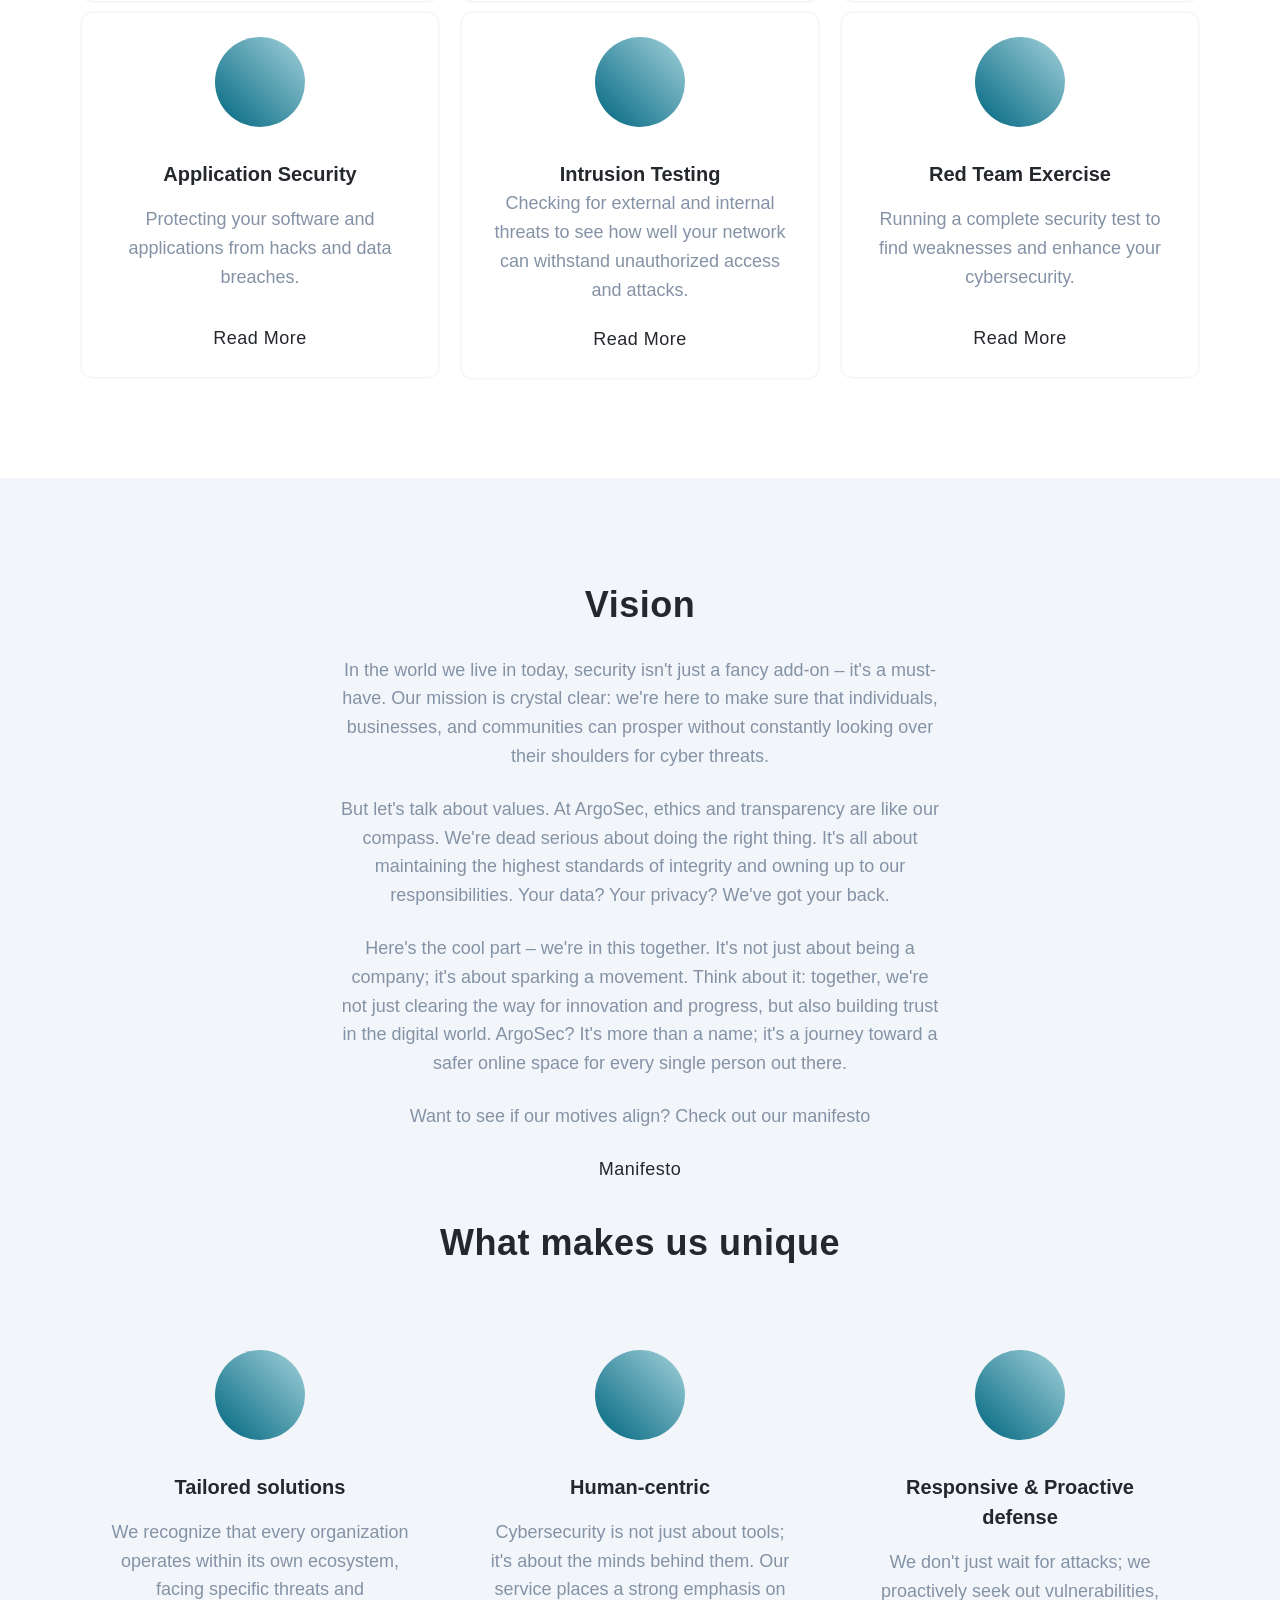
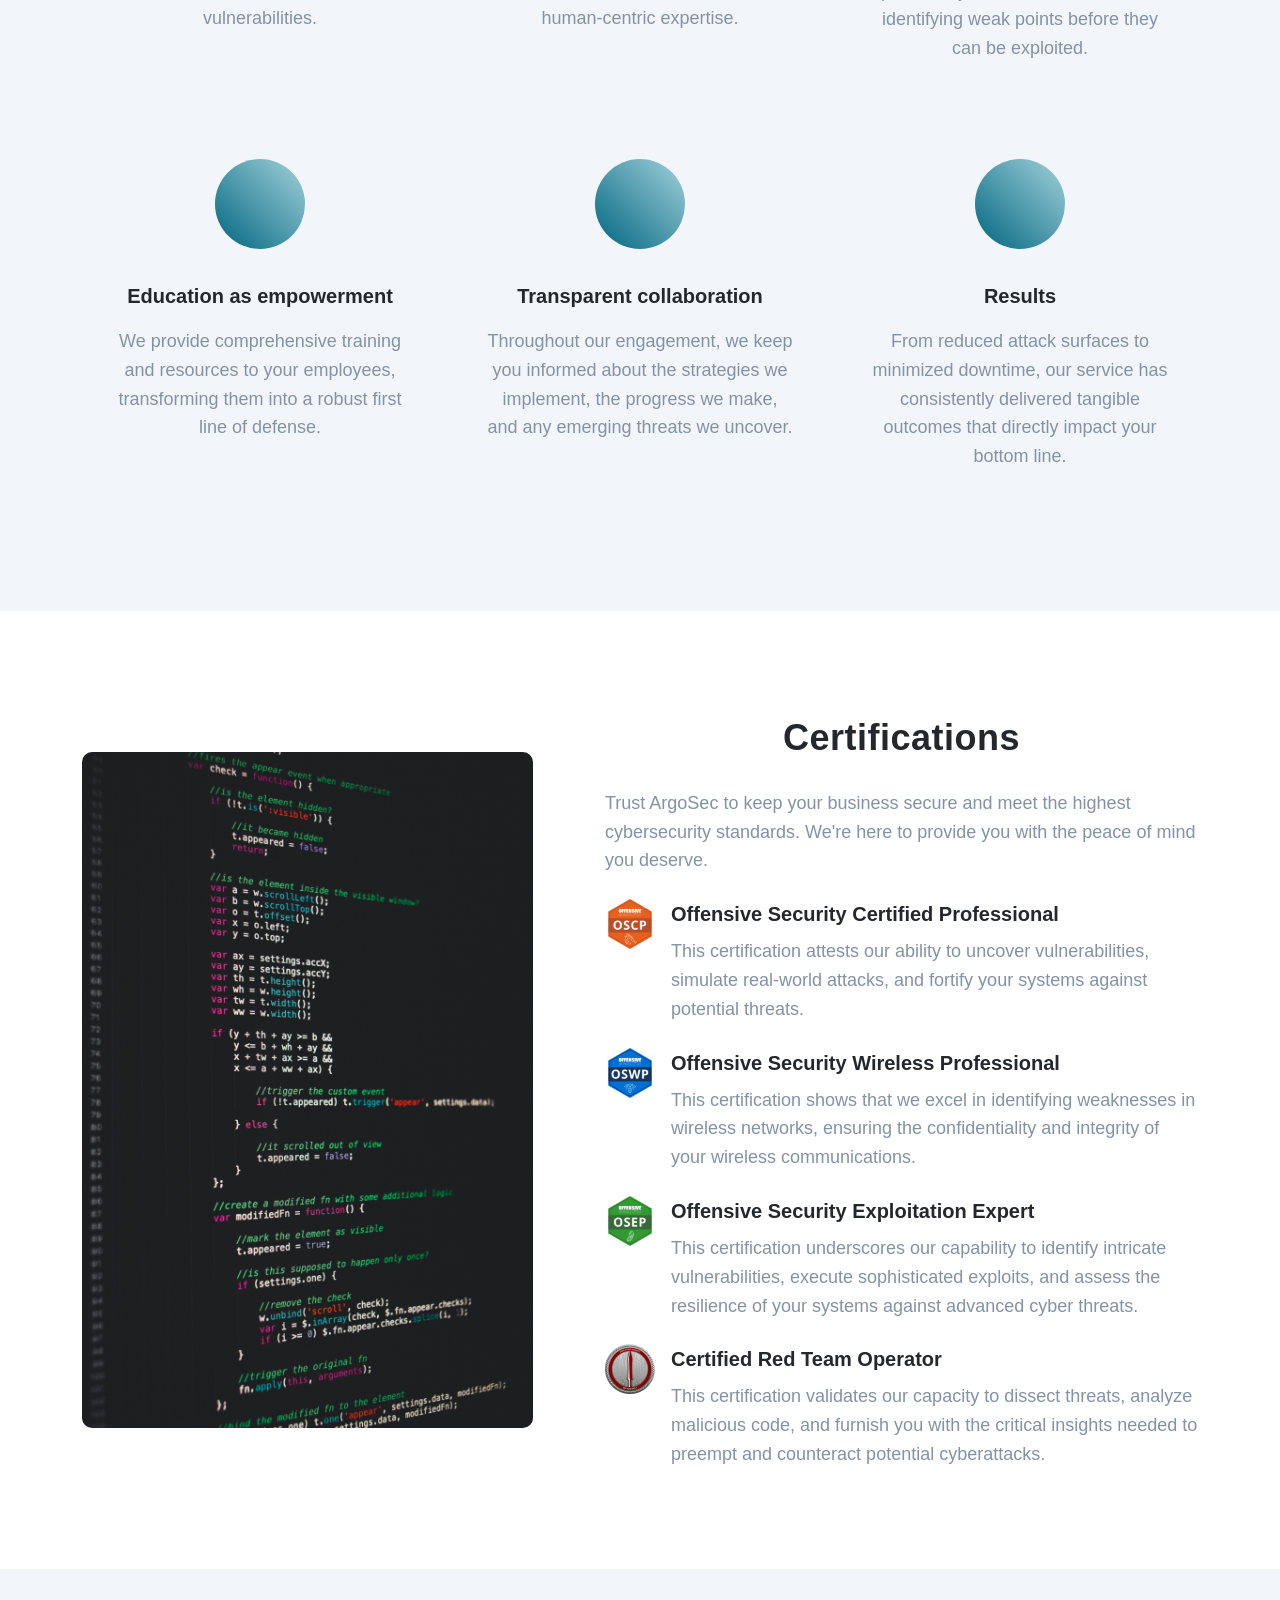
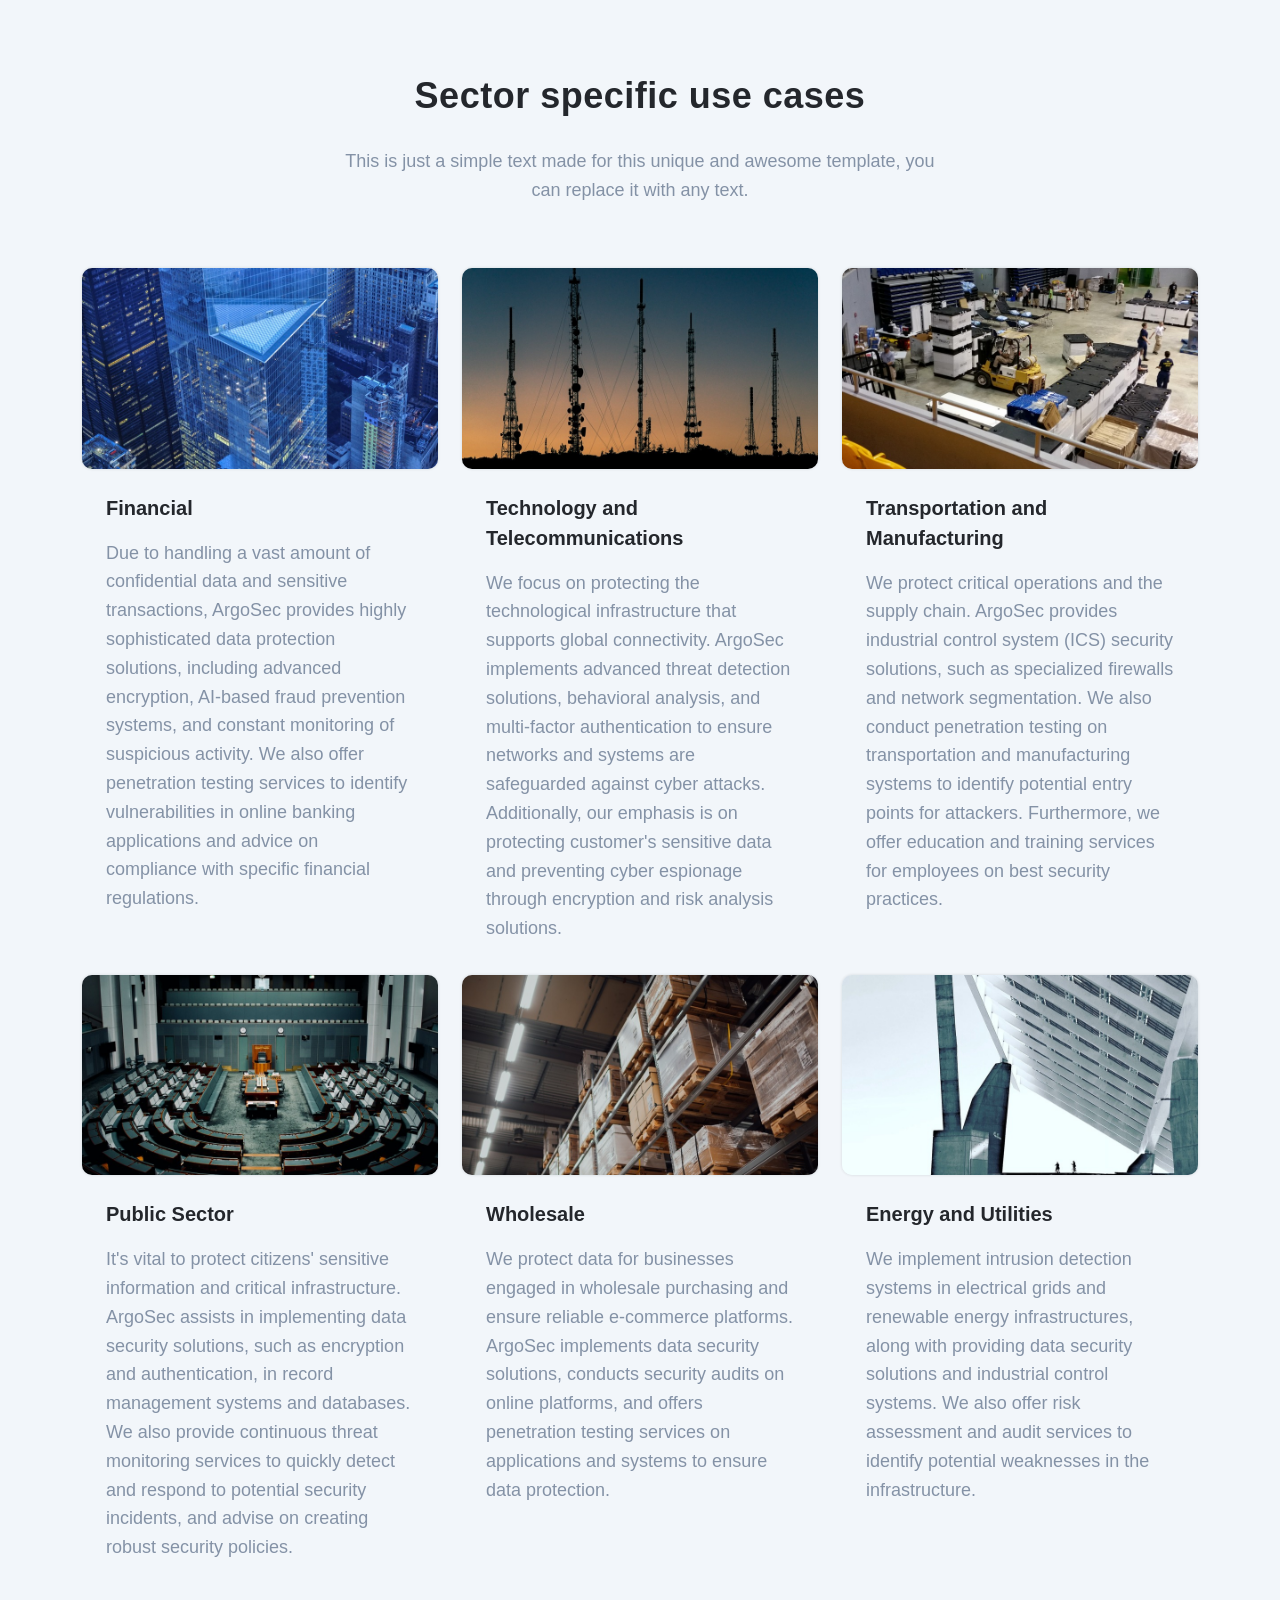
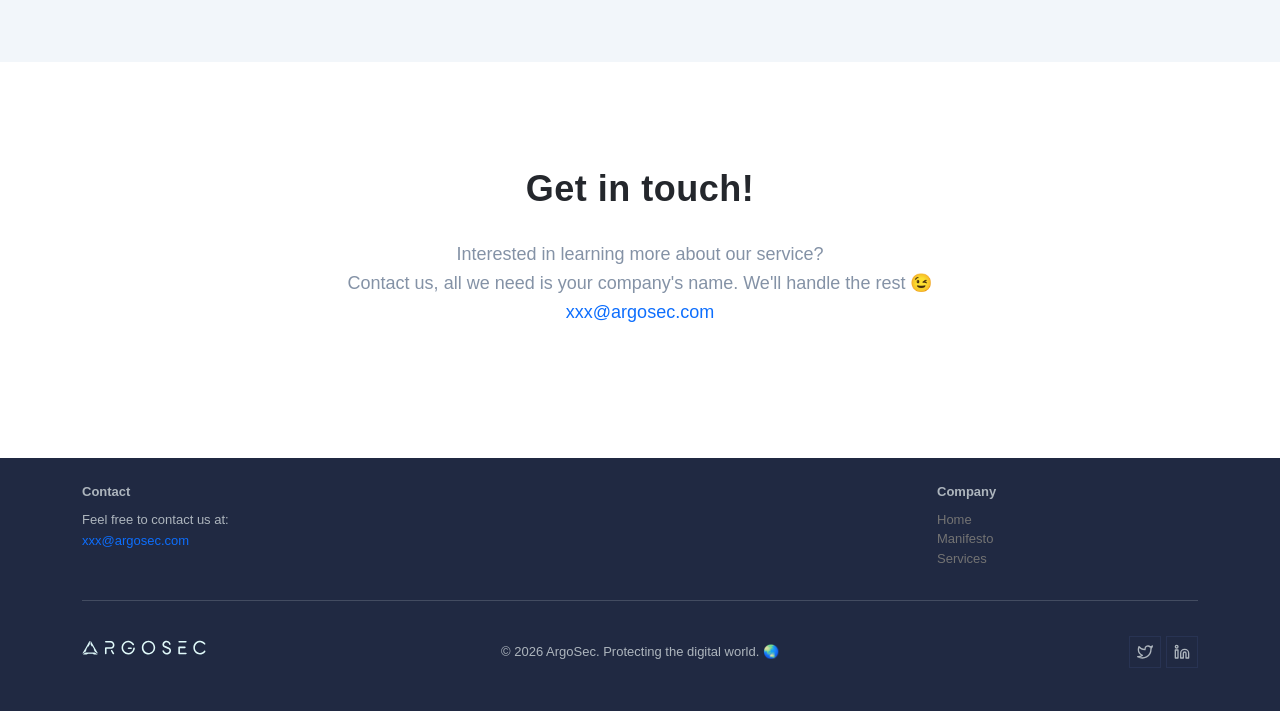
==== commit 4674de1d: "excluded href from what makes us different at index.html" ====
--- a/index.html
+++ b/index.html
@@ -290,7 +290,7 @@
                             </div>
 
                             <div class="content mt-4 pt-2">
-                                <a href="" class="title text-dark h5">Tailored solutions</a>
+                                <a class="title text-dark h5">Tailored solutions</a>
                                 <p class="text-muted mt-3">We recognize that every organization operates within its own ecosystem, facing specific threats and vulnerabilities.</p>
                             </div>
                         </div>
@@ -303,7 +303,7 @@
                             </div>
 
                             <div class="content mt-4 pt-2">
-                                <a href="" class="title text-dark h5">Human-centric</a>
+                                <a class="title text-dark h5">Human-centric</a>
                                 <p class="text-muted mt-3">Cybersecurity is not just about tools; it's about the minds behind them. Our service places a strong emphasis on human-centric expertise.</p>
                             </div>
                         </div>
@@ -316,7 +316,7 @@
                             </div>
 
                             <div class="content mt-4 pt-2">
-                                <a href="" class="title text-dark h5">Responsive & Proactive defense</a>
+                                <a class="title text-dark h5">Responsive & Proactive defense</a>
                                 <p class="text-muted mt-3">We don't just wait for attacks; we proactively seek out vulnerabilities, identifying weak points before they can be exploited.</p>
                             </div>
                         </div>
@@ -329,7 +329,7 @@
                             </div>
 
                             <div class="content mt-4 pt-2">
-                                <a href="" class="title text-dark h5">Education as empowerment</a>
+                                <a class="title text-dark h5">Education as empowerment</a>
                                 <p class="text-muted mt-3">We provide comprehensive training and resources to your employees, transforming them into a robust first line of defense.</p>
                             </div>
                         </div>
@@ -342,7 +342,7 @@
                             </div>
 
                             <div class="content mt-4 pt-2">
-                                <a href="" class="title text-dark h5">Transparent collaboration</a>
+                                <a class="title text-dark h5">Transparent collaboration</a>
                                 <p class="text-muted mt-3">Throughout our engagement, we keep you informed about the strategies we implement, the progress we make, and any emerging threats we uncover.</p>
                             </div>
                         </div>
@@ -355,7 +355,7 @@
                             </div>
 
                             <div class="content mt-4 pt-2">
-                                <a href="" class="title text-dark h5">Result</a>
+                                <a class="title text-dark h5">Results</a>
                                 <p class="text-muted mt-3">From reduced attack surfaces to minimized downtime, our service has consistently delivered tangible outcomes that directly impact your bottom line.</p>
                             </div>
                         </div>
